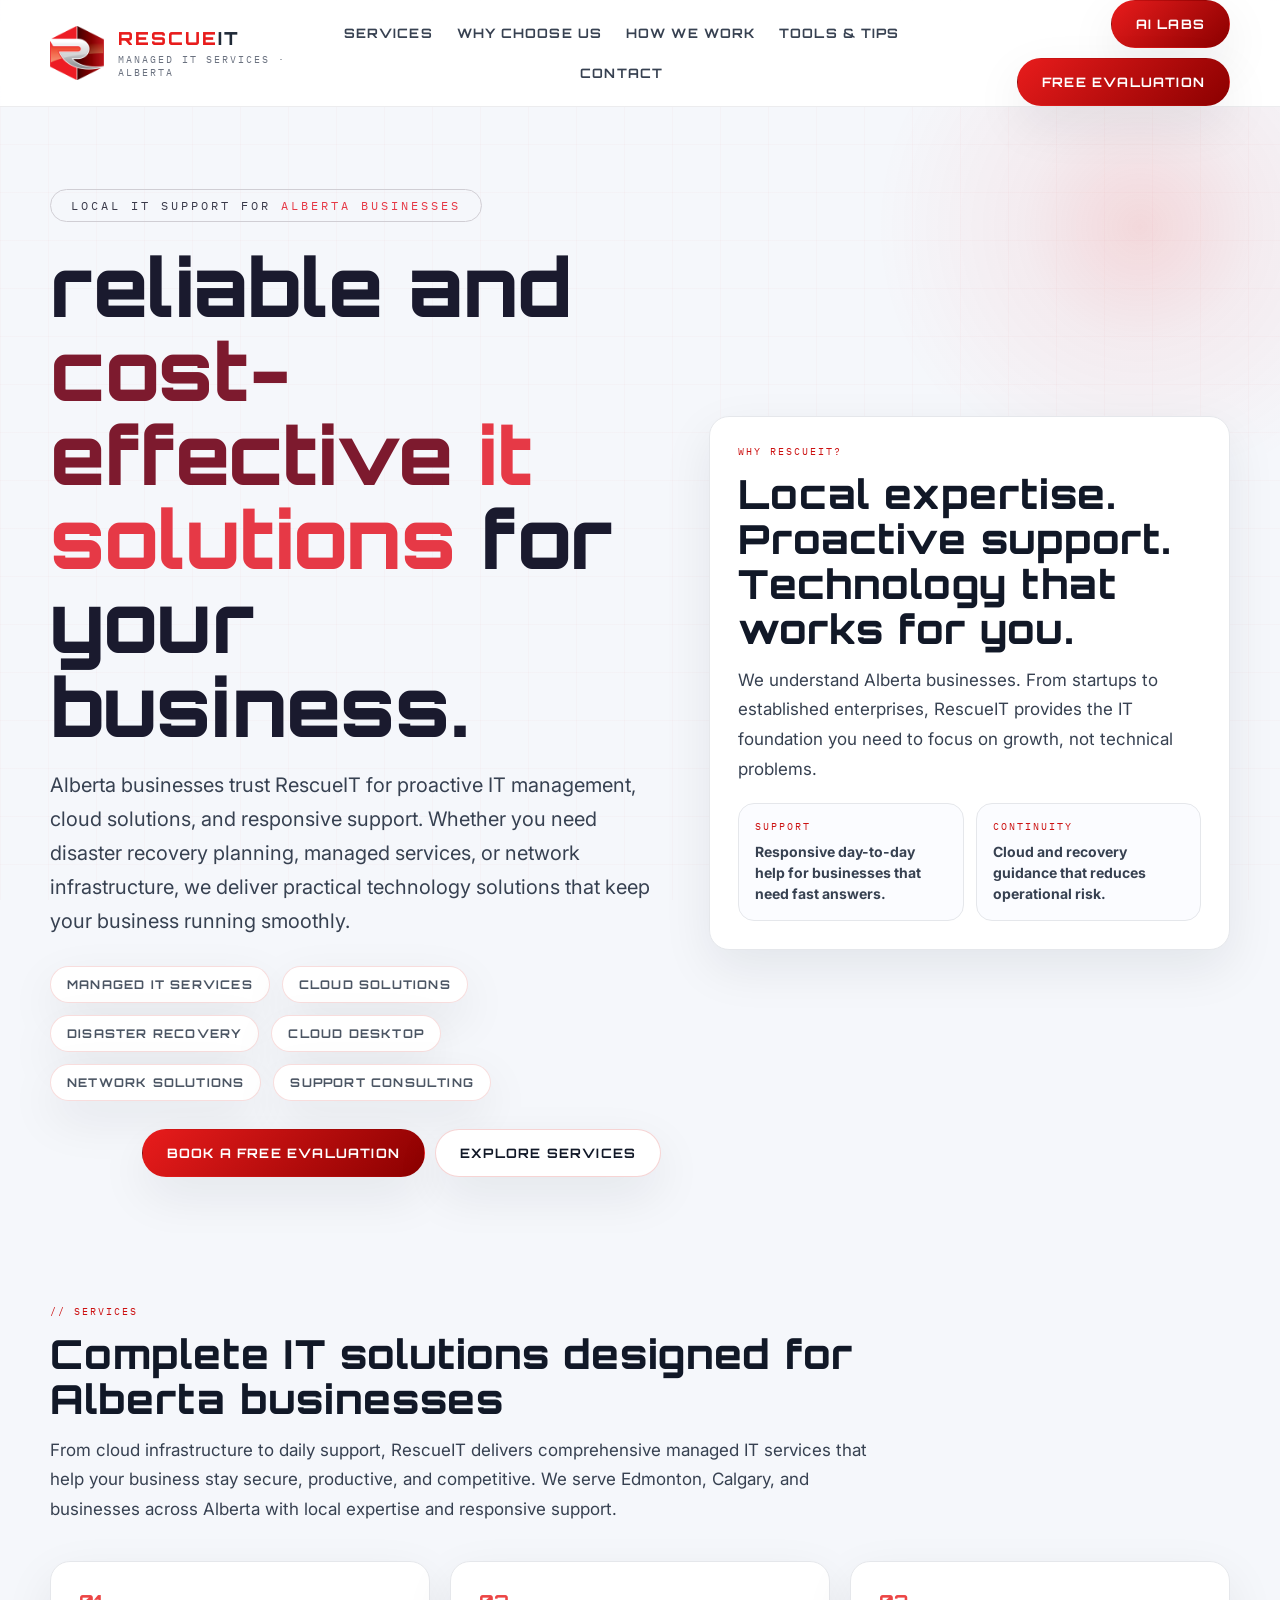
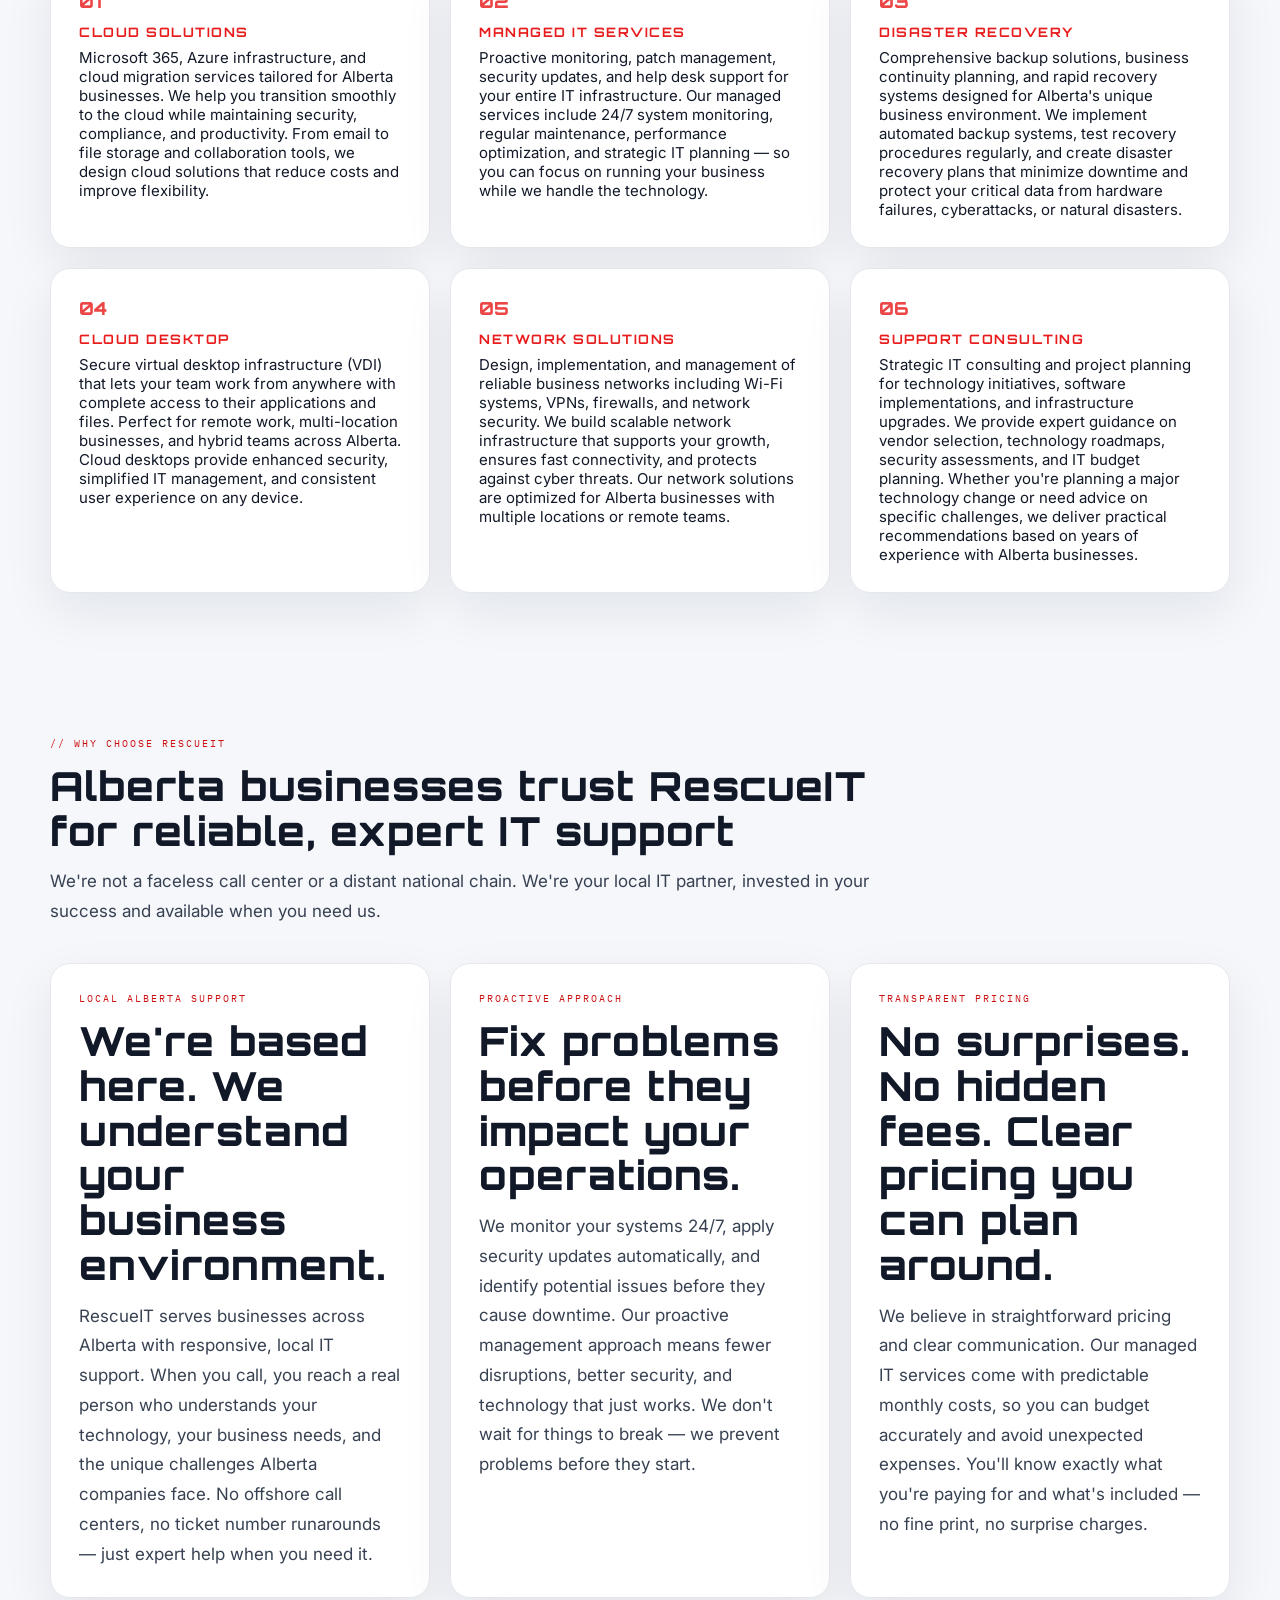
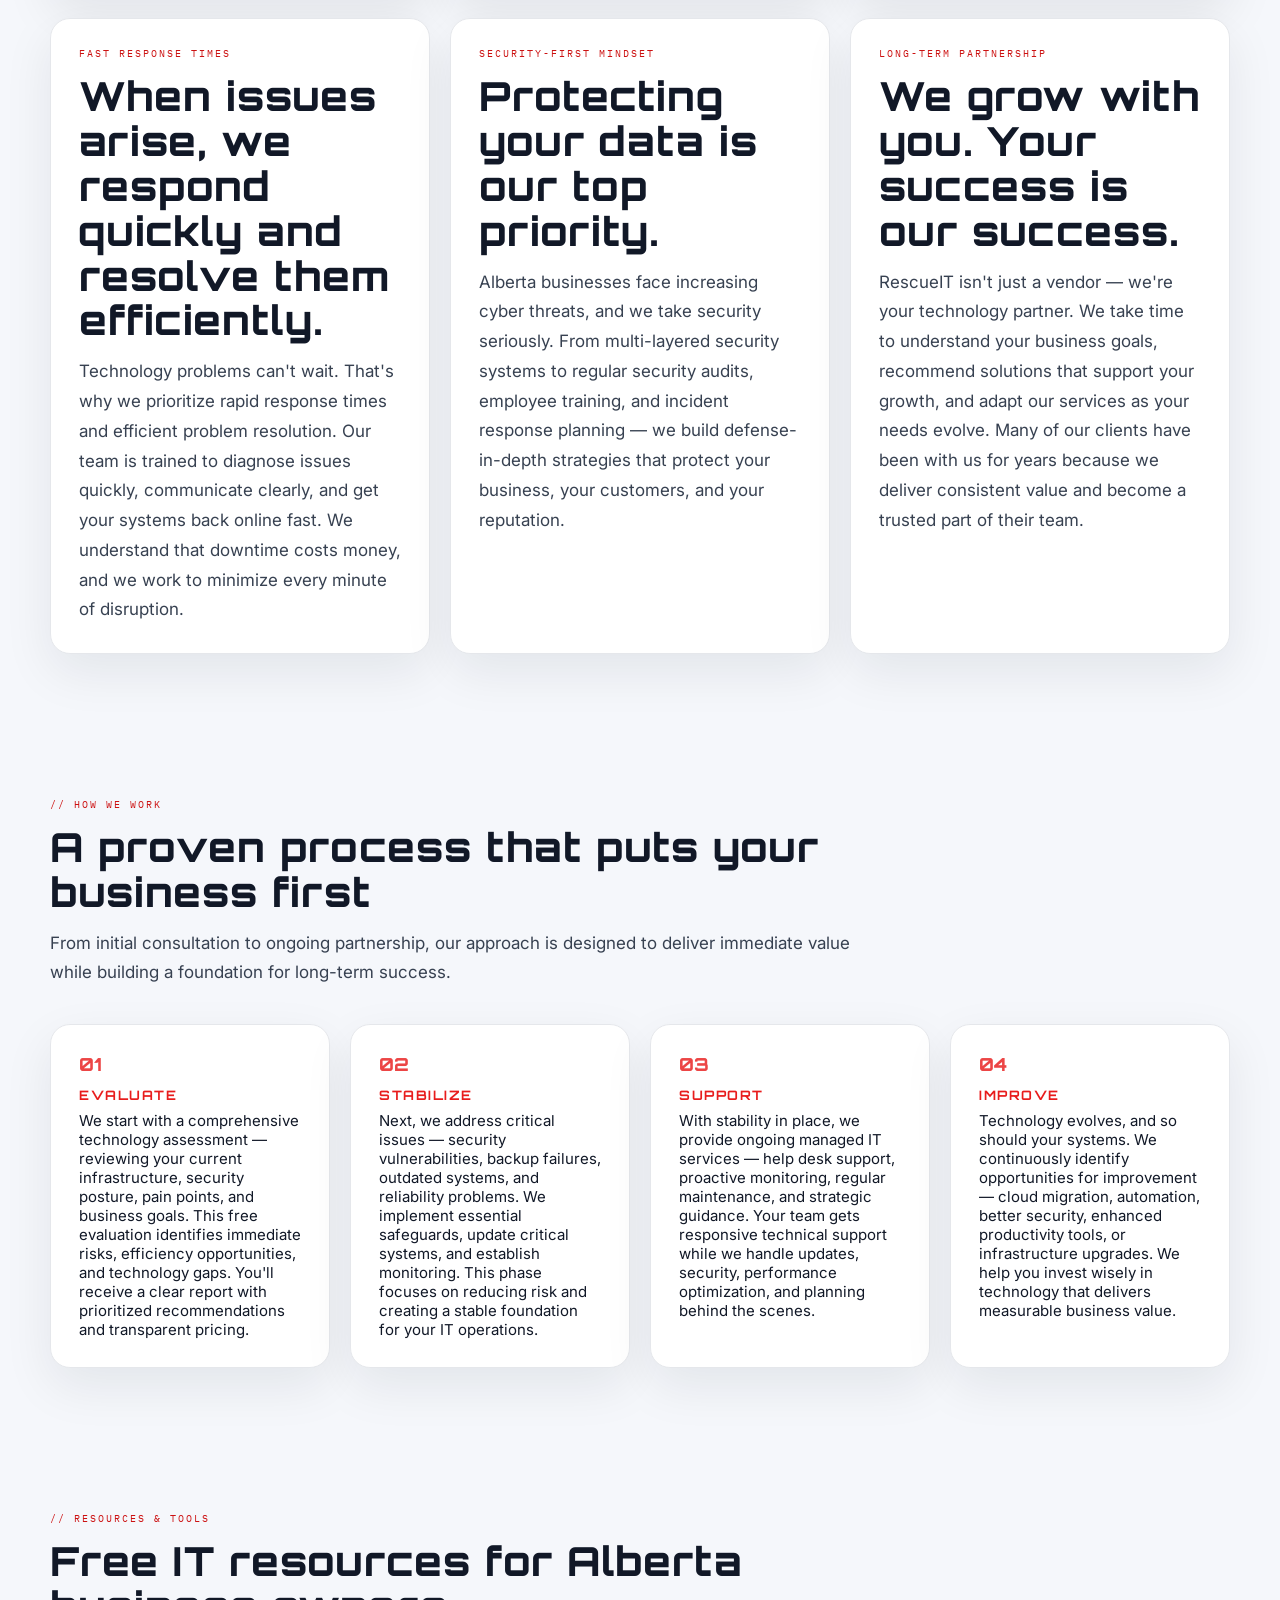
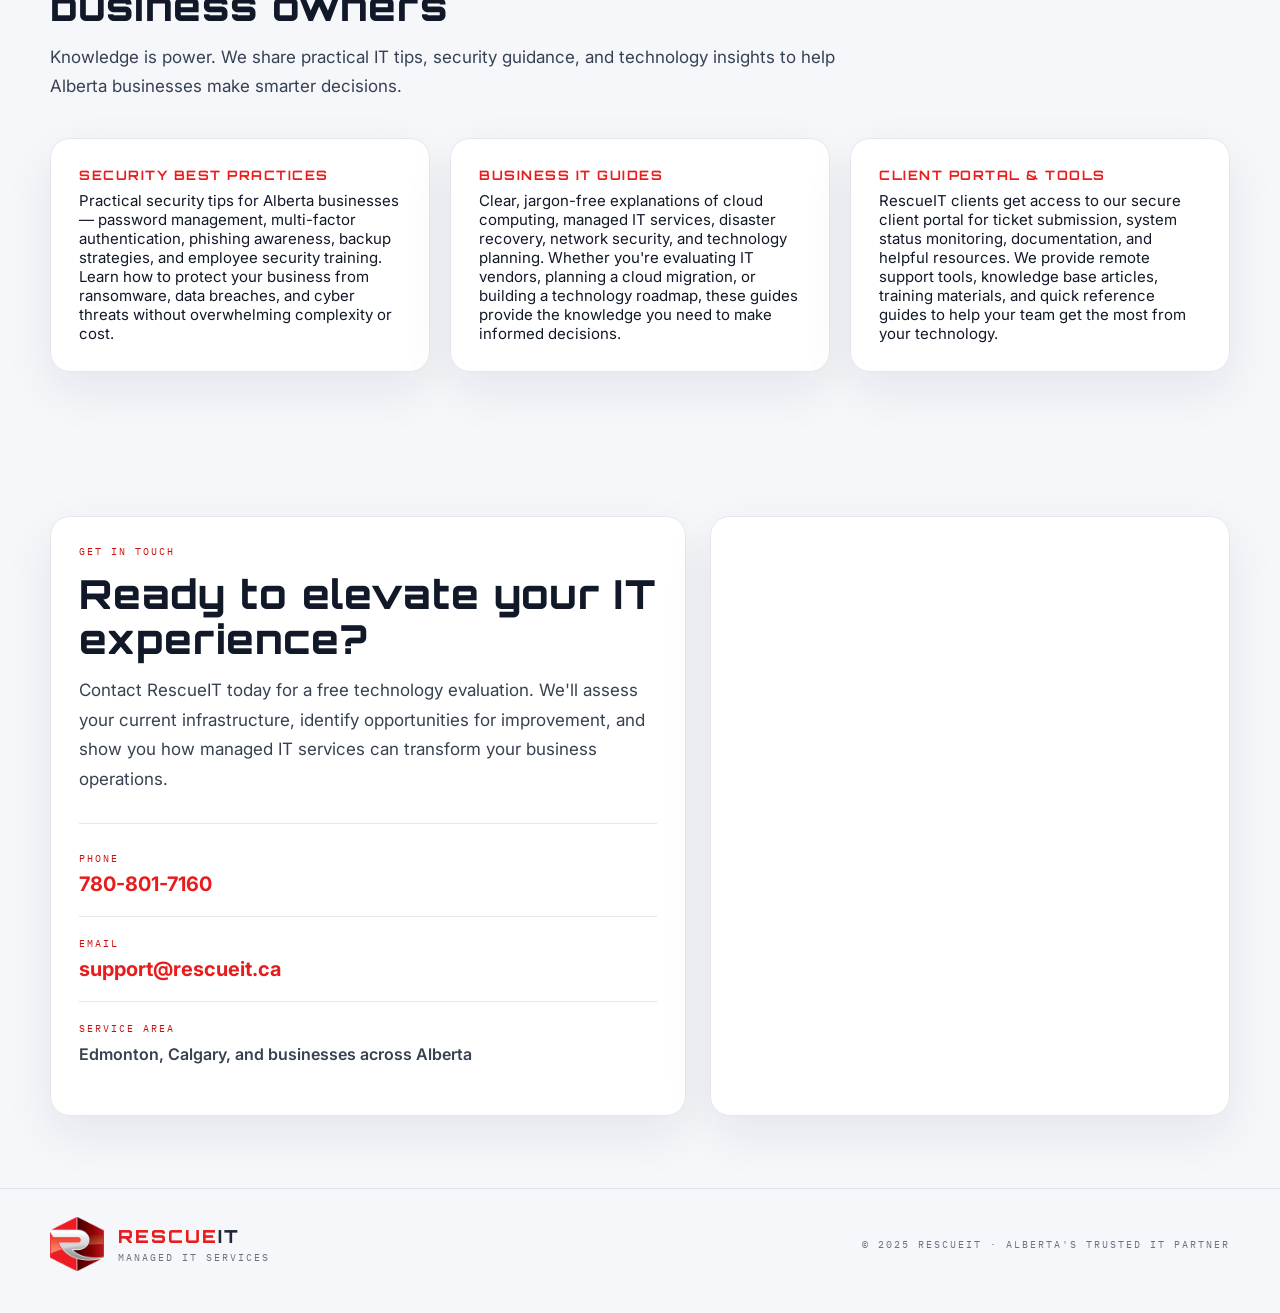
==== index.html @ f88a35e2 "Improve website layout, buttons, and content Major improvements: - Fixed button alignment and sizing" ====
<!DOCTYPE html>
<html lang="en">
<head>
  <meta charset="UTF-8" />
  <meta name="viewport" content="width=device-width, initial-scale=1.0" />
  <title>RescueIT — Managed IT Services for Alberta Businesses</title>
  <link rel="stylesheet" href="styles.css" />
</head>
<body>
  <div class="shell">
    <header class="topbar">
      <div class="container topbar-inner">
        <a class="brand" href="#top"><img class="brand-logo" src="logo.png" alt="RescueIT logo" /><div><div class="brand-name"><span class="r">RESCUE</span><span class="it">IT</span></div><div class="brand-sub">Managed IT Services · Alberta</div></div></a>
        <nav class="nav">
          <a href="#services">Services</a>
          <a href="#why">Why Choose Us</a>
          <a href="#process">How We Work</a>
          <a href="#resources">Tools & Tips</a>
          <a href="#contact">Contact</a>
        </nav>
        <div class="cta-group">
          <a class="btn primary" href="ai-labs.html">AI Labs</a>
          <a class="btn primary" href="#contact">Free Evaluation</a>
        </div>
      </div>
    </header>

    <main id="top">
      <section class="hero">
        <div class="container hero-grid">
          <div>
            <div class="eyebrow">Local IT Support for <strong>Alberta Businesses</strong></div>
            <h1><span class="h1-line1">Reliable and</span> <span class="h1-line2">cost-effective</span> <span class="h1-line3">IT solutions</span> <span class="h1-line4">for your business.</span></h1>
            <p class="hero-copy">Alberta businesses trust RescueIT for proactive IT management, cloud solutions, and responsive support. Whether you need disaster recovery planning, managed services, or network infrastructure, we deliver practical technology solutions that keep your business running smoothly.</p>
            <div class="hero-list">
              <div class="hero-pill">Managed IT Services</div>
              <div class="hero-pill">Cloud Solutions</div>
              <div class="hero-pill">Disaster Recovery</div>
              <div class="hero-pill">Cloud Desktop</div>
              <div class="hero-pill">Network Solutions</div>
              <div class="hero-pill">Support Consulting</div>
            </div>
            <div class="cta-group">
              <a class="btn primary" href="#contact">Book a Free Evaluation</a>
              <a class="btn" href="#services">Explore Services</a>
            </div>
          </div>
          <div class="panel">
            <div class="panel-kicker">Why RescueIT?</div>
            <div class="panel-title">Local expertise. Proactive support. Technology that works for you.</div>
            <div class="panel-copy">We understand Alberta businesses. From startups to established enterprises, RescueIT provides the IT foundation you need to focus on growth, not technical problems.</div>
            <div class="panel-grid">
              <div class="panel-mini">
                <div class="panel-kicker">Support</div>
                <div class="panel-mini-text">Responsive day-to-day help for businesses that need fast answers.</div>
              </div>
              <div class="panel-mini">
                <div class="panel-kicker">Continuity</div>
                <div class="panel-mini-text">Cloud and recovery guidance that reduces operational risk.</div>
              </div>
            </div>
          </div>
        </div>
      </section>

      <section id="services" class="section">
        <div class="container">
          <div class="section-head">
            <div class="section-kicker">// Services</div>
            <div class="section-title">Complete IT solutions designed for Alberta businesses</div>
            <div class="section-copy">From cloud infrastructure to daily support, RescueIT delivers comprehensive managed IT services that help your business stay secure, productive, and competitive. We serve Edmonton, Calgary, and businesses across Alberta with local expertise and responsive support.</div>
          </div>
          <div class="grid-3">
            <div class="card"><div class="card-no">01</div><div class="card-title">Cloud Solutions</div><div class="card-copy">Microsoft 365, Azure infrastructure, and cloud migration services tailored for Alberta businesses. We help you transition smoothly to the cloud while maintaining security, compliance, and productivity. From email to file storage and collaboration tools, we design cloud solutions that reduce costs and improve flexibility.</div></div>
            <div class="card"><div class="card-no">02</div><div class="card-title">Managed IT Services</div><div class="card-copy">Proactive monitoring, patch management, security updates, and help desk support for your entire IT infrastructure. Our managed services include 24/7 system monitoring, regular maintenance, performance optimization, and strategic IT planning — so you can focus on running your business while we handle the technology.</div></div>
            <div class="card"><div class="card-no">03</div><div class="card-title">Disaster Recovery</div><div class="card-copy">Comprehensive backup solutions, business continuity planning, and rapid recovery systems designed for Alberta's unique business environment. We implement automated backup systems, test recovery procedures regularly, and create disaster recovery plans that minimize downtime and protect your critical data from hardware failures, cyberattacks, or natural disasters.</div></div>
            <div class="card"><div class="card-no">04</div><div class="card-title">Cloud Desktop</div><div class="card-copy">Secure virtual desktop infrastructure (VDI) that lets your team work from anywhere with complete access to their applications and files. Perfect for remote work, multi-location businesses, and hybrid teams across Alberta. Cloud desktops provide enhanced security, simplified IT management, and consistent user experience on any device.</div></div>
            <div class="card"><div class="card-no">05</div><div class="card-title">Network Solutions</div><div class="card-copy">Design, implementation, and management of reliable business networks including Wi-Fi systems, VPNs, firewalls, and network security. We build scalable network infrastructure that supports your growth, ensures fast connectivity, and protects against cyber threats. Our network solutions are optimized for Alberta businesses with multiple locations or remote teams.</div></div>
            <div class="card"><div class="card-no">06</div><div class="card-title">Support Consulting</div><div class="card-copy">Strategic IT consulting and project planning for technology initiatives, software implementations, and infrastructure upgrades. We provide expert guidance on vendor selection, technology roadmaps, security assessments, and IT budget planning. Whether you're planning a major technology change or need advice on specific challenges, we deliver practical recommendations based on years of experience with Alberta businesses.</div></div>
          </div>
        </div>
      </section>

      <section id="why" class="section">
        <div class="container">
          <div class="section-head">
            <div class="section-kicker">// Why Choose RescueIT</div>
            <div class="section-title">Alberta businesses trust RescueIT for reliable, expert IT support</div>
            <div class="section-copy">We're not a faceless call center or a distant national chain. We're your local IT partner, invested in your success and available when you need us.</div>
          </div>
          <div class="grid-3">
            <div class="panel"><div class="panel-kicker">Local Alberta Support</div><div class="panel-title">We're based here. We understand your business environment.</div><div class="panel-copy">RescueIT serves businesses across Alberta with responsive, local IT support. When you call, you reach a real person who understands your technology, your business needs, and the unique challenges Alberta companies face. No offshore call centers, no ticket number runarounds — just expert help when you need it.</div></div>
            <div class="panel"><div class="panel-kicker">Proactive Approach</div><div class="panel-title">Fix problems before they impact your operations.</div><div class="panel-copy">We monitor your systems 24/7, apply security updates automatically, and identify potential issues before they cause downtime. Our proactive management approach means fewer disruptions, better security, and technology that just works. We don't wait for things to break — we prevent problems before they start.</div></div>
            <div class="panel"><div class="panel-kicker">Transparent Pricing</div><div class="panel-title">No surprises. No hidden fees. Clear pricing you can plan around.</div><div class="panel-copy">We believe in straightforward pricing and clear communication. Our managed IT services come with predictable monthly costs, so you can budget accurately and avoid unexpected expenses. You'll know exactly what you're paying for and what's included — no fine print, no surprise charges.</div></div>
            <div class="panel"><div class="panel-kicker">Fast Response Times</div><div class="panel-title">When issues arise, we respond quickly and resolve them efficiently.</div><div class="panel-copy">Technology problems can't wait. That's why we prioritize rapid response times and efficient problem resolution. Our team is trained to diagnose issues quickly, communicate clearly, and get your systems back online fast. We understand that downtime costs money, and we work to minimize every minute of disruption.</div></div>
            <div class="panel"><div class="panel-kicker">Security-First Mindset</div><div class="panel-title">Protecting your data is our top priority.</div><div class="panel-copy">Alberta businesses face increasing cyber threats, and we take security seriously. From multi-layered security systems to regular security audits, employee training, and incident response planning — we build defense-in-depth strategies that protect your business, your customers, and your reputation.</div></div>
            <div class="panel"><div class="panel-kicker">Long-Term Partnership</div><div class="panel-title">We grow with you. Your success is our success.</div><div class="panel-copy">RescueIT isn't just a vendor — we're your technology partner. We take time to understand your business goals, recommend solutions that support your growth, and adapt our services as your needs evolve. Many of our clients have been with us for years because we deliver consistent value and become a trusted part of their team.</div></div>
          </div>
        </div>
      </section>

      <section id="process" class="section">
        <div class="container">
          <div class="section-head"><div class="section-kicker">// How We Work</div><div class="section-title">A proven process that puts your business first</div><div class="section-copy">From initial consultation to ongoing partnership, our approach is designed to deliver immediate value while building a foundation for long-term success.</div></div>
          <div class="grid-4">
            <div class="card"><div class="card-no">01</div><div class="card-title">Evaluate</div><div class="card-copy">We start with a comprehensive technology assessment — reviewing your current infrastructure, security posture, pain points, and business goals. This free evaluation identifies immediate risks, efficiency opportunities, and technology gaps. You'll receive a clear report with prioritized recommendations and transparent pricing.</div></div>
            <div class="card"><div class="card-no">02</div><div class="card-title">Stabilize</div><div class="card-copy">Next, we address critical issues — security vulnerabilities, backup failures, outdated systems, and reliability problems. We implement essential safeguards, update critical systems, and establish monitoring. This phase focuses on reducing risk and creating a stable foundation for your IT operations.</div></div>
            <div class="card"><div class="card-no">03</div><div class="card-title">Support</div><div class="card-copy">With stability in place, we provide ongoing managed IT services — help desk support, proactive monitoring, regular maintenance, and strategic guidance. Your team gets responsive technical support while we handle updates, security, performance optimization, and planning behind the scenes.</div></div>
            <div class="card"><div class="card-no">04</div><div class="card-title">Improve</div><div class="card-copy">Technology evolves, and so should your systems. We continuously identify opportunities for improvement — cloud migration, automation, better security, enhanced productivity tools, or infrastructure upgrades. We help you invest wisely in technology that delivers measurable business value.</div></div>
          </div>
        </div>
      </section>

      <section id="resources" class="section">
        <div class="container">
          <div class="section-head">
            <div class="section-kicker">// Resources & Tools</div>
            <div class="section-title">Free IT resources for Alberta business owners</div>
            <div class="section-copy">Knowledge is power. We share practical IT tips, security guidance, and technology insights to help Alberta businesses make smarter decisions.</div>
          </div>
          <div class="grid-3">
            <div class="card"><div class="card-title">Security Best Practices</div><div class="card-copy">Practical security tips for Alberta businesses — password management, multi-factor authentication, phishing awareness, backup strategies, and employee security training. Learn how to protect your business from ransomware, data breaches, and cyber threats without overwhelming complexity or cost.</div></div>
            <div class="card"><div class="card-title">Business IT Guides</div><div class="card-copy">Clear, jargon-free explanations of cloud computing, managed IT services, disaster recovery, network security, and technology planning. Whether you're evaluating IT vendors, planning a cloud migration, or building a technology roadmap, these guides provide the knowledge you need to make informed decisions.</div></div>
            <div class="card"><div class="card-title">Client Portal & Tools</div><div class="card-copy">RescueIT clients get access to our secure client portal for ticket submission, system status monitoring, documentation, and helpful resources. We provide remote support tools, knowledge base articles, training materials, and quick reference guides to help your team get the most from your technology.</div></div>
          </div>
        </div>
      </section>

      <section id="contact" class="section">
        <div class="container contact-grid">
          <div class="panel">
            <div class="panel-kicker">Get in Touch</div>
            <div class="panel-title">Ready to elevate your IT experience?</div>
            <div class="panel-copy">Contact RescueIT today for a free technology evaluation. We'll assess your current infrastructure, identify opportunities for improvement, and show you how managed IT services can transform your business operations.</div>
            <div class="contact-info-block">
              <div class="contact-item">
                <div class="contact-label">Phone</div>
                <div class="contact-value"><a href="tel:+17808017160" class="contact-link">780-801-7160</a></div>
              </div>
              <div class="contact-item">
                <div class="contact-label">Email</div>
                <div class="contact-value"><a href="mailto:support@rescueit.ca" class="contact-link">support@rescueit.ca</a></div>
              </div>
              <div class="contact-item contact-item-last">
                <div class="contact-label">Service Area</div>
                <div class="contact-value contact-area">Edmonton, Calgary, and businesses across Alberta</div>
              </div>
            </div>
          </div>
          <div class="panel">
            <!-- HubSpot Embedded Form - Load HubSpot form library -->
            <script charset="utf-8" type="text/javascript" src="//js.hsforms.net/forms/embed/v2.js"></script>
            <div id="hubspot-form-wrapper"></div>
            <script>
              // HubSpot form embed - You need to create a form in HubSpot first
              // Go to HubSpot > Marketing > Lead Capture > Forms
              // Create a new form with fields: Name, Email, Phone, Company, Message
              // Then replace REPLACE_WITH_FORM_ID below with your actual form ID
              
              hbspt.forms.create({
                region: "na3",
                portalId: "342808547",
                formId: "REPLACE_WITH_FORM_ID", // TODO: Create form in HubSpot and add ID here
                target: "#hubspot-form-wrapper",
                onFormReady: function($form) {
                  console.log('HubSpot form loaded');
                },
                onFormSubmit: function($form) {
                  console.log('Form submitted to HubSpot');
                }
              });
            </script>
            <!-- Fallback message if form ID not set -->
            <noscript>
              <p style="padding:20px;background:#f8d7da;border:1px solid #f5c6cb;border-radius:8px;color:#721c24;">
                Please enable JavaScript to use our contact form, or email us directly at <a href="mailto:info@rescueit.ca" style="color:#721c24;text-decoration:underline;">info@rescueit.ca</a> or call 780-801-7160.
              </p>
            </noscript>
          </div>
        </div>
      </section>
    </main>

    <footer class="footer"><div class="container footer-inner"><a class="brand" href="#top"><img class="brand-logo" src="logo.png" alt="RescueIT logo" /><div><div class="brand-name"><span class="r">RESCUE</span><span class="it">IT</span></div><div class="brand-sub">Managed IT Services</div></div></a><div class="footer-copy">© 2025 RescueIT · Alberta's Trusted IT Partner</div></div></footer>
  </div>
</body>
</html>
---- styles.css ----
@import url('https://fonts.googleapis.com/css2?family=Inter:wght@400;500;600;700;800&family=Orbitron:wght@600;700;800;900&family=IBM+Plex+Mono:wght@400;500&display=swap');
:root {
  --red:#cc1111; --red-bright:#e81c1c; --red-dark:#8b0000; --bg:#f5f7fb; --panel:#ffffff; --line:#e5e7eb; --text:#111827; --text-soft:#374151; --text-muted:#6b7280; --shadow:0 18px 50px rgba(17,24,39,.08); --max:1180px;
}
*{box-sizing:border-box;margin:0;padding:0} html{scroll-behavior:smooth} body{background:var(--bg);color:var(--text);font-family:'Inter',sans-serif;overflow-x:hidden}
body::before{content:'';position:fixed;inset:0;background-image:linear-gradient(rgba(204,17,17,0.02) 1px, transparent 1px),linear-gradient(90deg, rgba(204,17,17,0.02) 1px, transparent 1px);background-size:48px 48px;pointer-events:none;z-index:0} a{color:inherit;text-decoration:none} img{max-width:100%;display:block}.shell{position:relative;z-index:2}.container{width:min(var(--max), calc(100% - 40px));margin:0 auto}
.topbar{position:sticky;top:0;z-index:30;border-bottom:1px solid rgba(17,24,39,.08);background:rgba(255,255,255,.92);backdrop-filter:blur(12px)}.topbar-inner{min-height:84px;display:flex;align-items:center;justify-content:space-between;gap:24px}.brand{display:flex;align-items:center;gap:14px;min-width:0}.brand-logo{width:54px;height:54px;object-fit:contain}.brand-name{font-family:'Orbitron',sans-serif;font-weight:800;letter-spacing:2px;font-size:18px}.brand-name .r{color:var(--red-bright)}.brand-name .it{color:#1f2937}.brand-sub{font-family:'IBM Plex Mono',monospace;font-size:10px;letter-spacing:2px;text-transform:uppercase;color:var(--text-muted);margin-top:4px}
.nav{display:flex;align-items:center;gap:24px;flex-wrap:wrap;justify-content:center}.nav a{font-family:'Orbitron',sans-serif;font-size:13px;font-weight:700;letter-spacing:1.1px;text-transform:uppercase;color:var(--text-soft);transition:color .25s ease}.nav a:hover{color:var(--red)}
.cta-group{display:flex;gap:10px;flex-wrap:wrap;justify-content:flex-end;align-items:center}.btn{font-family:'Orbitron',sans-serif;display:inline-flex;align-items:center;justify-content:center;min-height:48px;padding:0 24px;border:1px solid rgba(204,17,17,0.18);background:#fff;color:var(--text);font-size:13px;font-weight:700;letter-spacing:1.2px;text-transform:uppercase;transition:all .25s ease;box-shadow:var(--shadow);border-radius:999px;text-align:center;white-space:nowrap}.btn:hover{border-color:var(--red-bright);transform:translateY(-1px);box-shadow:0 8px 24px rgba(204,17,17,0.15)}.btn.primary{background:linear-gradient(135deg,var(--red-bright),var(--red-dark));border-color:transparent;color:#fff}.btn.primary:hover{box-shadow:0 8px 24px rgba(204,17,17,0.3)}
.hero{padding:82px 0 56px;position:relative;overflow:hidden}.hero::before{content:'';position:absolute;top:-140px;right:-120px;width:520px;height:520px;border-radius:50%;background:radial-gradient(circle, rgba(232,28,28,.14) 0%, rgba(232,28,28,.05) 32%, transparent 72%)}.hero-grid{display:grid;grid-template-columns:1.08fr .92fr;gap:48px;align-items:center}.eyebrow{display:inline-flex;align-items:center;gap:10px;padding:8px 20px;border:1px solid #d0ced4;background:transparent;font-family:'IBM Plex Mono',monospace;font-size:12px;letter-spacing:3px;text-transform:uppercase;color:#3a3a4a;margin-bottom:22px;box-shadow:none;border-radius:25px}.eyebrow strong{color:#e63946;font-weight:400}
h1{font-family:'Orbitron',sans-serif;font-size:clamp(42px,7vw,80px);line-height:1.05;letter-spacing:0px;margin-bottom:20px;max-width:11ch;color:#1a1a2e;font-weight:800;text-transform:lowercase}.h1-line1{color:#1a1a2e}.h1-line2{color:#7d1a2e}.h1-line3{color:#e63946}.h1-line4{color:#1a1a2e}.hero-copy{max-width:720px;font-size:20px;line-height:1.7;color:var(--text-soft);margin-bottom:28px}.hero-list{display:flex;flex-wrap:wrap;gap:12px;margin-bottom:28px}.hero-pill{font-family:'Orbitron',sans-serif;padding:10px 16px;border:1px solid rgba(204,17,17,0.14);background:#fff;font-size:12px;letter-spacing:1.2px;font-weight:700;text-transform:uppercase;color:#4b5563;box-shadow:var(--shadow);border-radius:999px}
.panel-grid{display:grid;grid-template-columns:1fr 1fr;gap:12px;margin-top:18px}.panel-mini{padding:16px;border:1px solid var(--line);border-radius:16px;background:#fbfcff}.panel-mini .panel-kicker{margin-bottom:8px}.panel-mini-text{font-weight:700;line-height:1.5;color:var(--text-soft);font-size:14px}
.section{padding:72px 0}.section-head{max-width:820px;margin-bottom:36px}.section-kicker,.panel-kicker{font-family:'IBM Plex Mono',monospace;font-size:10px;letter-spacing:2px;text-transform:uppercase;color:var(--red);margin-bottom:14px}.section-title,.panel-title{font-family:'Orbitron',sans-serif;font-size:clamp(28px,4vw,40px);line-height:1.12;letter-spacing:1px;margin-bottom:14px;color:#111827;font-weight:800}.section-copy,.panel-copy{color:var(--text-soft);font-size:17px;line-height:1.75}
.grid-2,.grid-3,.grid-4{display:grid;gap:20px}.grid-2{grid-template-columns:repeat(2,1fr)}.grid-3{grid-template-columns:repeat(3,1fr)}.grid-4{grid-template-columns:repeat(4,1fr)}.panel,.card{background:#fff;border:1px solid var(--line);padding:28px;position:relative;overflow:hidden;transition:all .25s ease;box-shadow:var(--shadow);border-radius:20px}.panel::after,.card::after{content:'';position:absolute;left:0;right:0;bottom:0;height:3px;background:linear-gradient(90deg,transparent,var(--red),transparent);transform:scaleX(0);transition:transform .3s ease}.panel:hover::after,.card:hover::after{transform:scaleX(1)}.card:hover{transform:translateY(-4px)}.card-no{font-family:'Orbitron',sans-serif;color:rgba(232,28,28,.82);font-size:18px;margin-bottom:12px;font-weight:800}.card-title{font-family:'Orbitron',sans-serif;font-size:13px;text-transform:uppercase;letter-spacing:1.5px;color:var(--red-bright);margin-bottom:8px;font-weight:700}.card-copy{font-size:15px}
.contact-grid{display:grid;grid-template-columns:1.1fr .9fr;gap:24px}
.contact-info-block{margin-top:28px;padding-top:28px;border-top:1px solid var(--line)}
.contact-item{margin-bottom:20px;padding-bottom:20px;border-bottom:1px solid var(--line)}
.contact-item-last{border-bottom:none;padding-bottom:0}
.contact-label{font-family:'IBM Plex Mono',monospace;font-size:10px;letter-spacing:2px;text-transform:uppercase;color:var(--red);margin-bottom:7px}
.contact-value{color:#111827;font-size:20px;font-weight:700}
.contact-link{color:#e81c1c;text-decoration:none;transition:color .25s ease}
.contact-link:hover{color:#cc1111}
.contact-area{font-size:16px;line-height:1.6;color:var(--text-soft);font-weight:600}
/* HubSpot Form Responsive Styles */
#hubspot-form-wrapper{width:100%}
#hubspot-form-wrapper .hs-form{width:100%!important}
#hubspot-form-wrapper .hs-form-field{margin-bottom:16px}
#hubspot-form-wrapper .hs-input{width:100%!important;padding:12px 16px;border:1px solid var(--line);border-radius:8px;font-size:15px;font-family:'Inter',sans-serif;transition:border-color .25s ease}
#hubspot-form-wrapper .hs-input:focus{outline:none;border-color:var(--red-bright)}
#hubspot-form-wrapper textarea.hs-input{min-height:120px;resize:vertical}
#hubspot-form-wrapper .hs-button{font-family:'Orbitron',sans-serif;width:100%;min-height:48px;padding:0 24px;background:linear-gradient(135deg,var(--red-bright),var(--red-dark));border:none;color:#fff;font-size:13px;font-weight:700;letter-spacing:1.2px;text-transform:uppercase;border-radius:999px;cursor:pointer;transition:all .25s ease}
#hubspot-form-wrapper .hs-button:hover{transform:translateY(-1px);box-shadow:0 8px 24px rgba(204,17,17,0.25)}
#hubspot-form-wrapper .hs-error-msgs{list-style:none;padding:0;margin:8px 0 0 0}
#hubspot-form-wrapper .hs-error-msg{color:var(--red);font-size:13px;margin-top:4px}

.footer{border-top:1px solid rgba(17,24,39,.08);padding:28px 0 42px}.footer-inner{display:flex;align-items:center;justify-content:space-between;gap:20px;flex-wrap:wrap}.footer-copy{font-family:'IBM Plex Mono',monospace;font-size:10px;color:var(--text-muted);letter-spacing:2px;text-transform:uppercase}
/* Tablet breakpoint */
@media (max-width:1100px){
  .hero-grid,.contact-grid{grid-template-columns:1fr}
  .grid-3,.grid-4{grid-template-columns:repeat(2,1fr)}
  .container{width:calc(100% - 32px)}
}

/* Mobile breakpoint */
@media (max-width:820px){
  /* Header/Navigation */
  .topbar{position:relative}
  .topbar-inner{min-height:auto;padding:14px 0;flex-direction:column;align-items:stretch;gap:16px}
  .brand{justify-content:center}
  .brand-logo{width:44px;height:44px}
  .brand-name{font-size:16px;letter-spacing:1.5px}
  .brand-sub{font-size:9px}
  
  /* Navigation - horizontal scroll on mobile */
  .nav{justify-content:flex-start;overflow-x:auto;padding-bottom:4px;-webkit-overflow-scrolling:touch}
  .nav::-webkit-scrollbar{height:2px}
  .nav::-webkit-scrollbar-thumb{background:rgba(204,17,17,0.3);border-radius:2px}
  .nav a{white-space:nowrap;font-size:11px}
  
  /* CTA buttons - stack vertically on mobile */
  .cta-group{flex-direction:column;gap:10px;width:100%}
  .btn{width:100%;min-height:50px;font-size:12px;padding:0 20px}
  
  /* Hero section */
  .hero{padding:48px 0 36px}
  .hero-grid{grid-template-columns:1fr;gap:32px}
  .eyebrow{font-size:10px;letter-spacing:2px;padding:6px 14px}
  h1{font-size:clamp(36px,10vw,56px);max-width:100%;margin-bottom:18px}
  .hero-copy{font-size:16px;line-height:1.65;margin-bottom:20px}
  .hero-list{gap:8px;margin-bottom:20px}
  .hero-pill{font-size:10px;padding:8px 12px}
  
  /* Panel responsive */
  .panel{padding:20px}
  .panel-kicker{font-size:9px}
  .panel-title{font-size:clamp(22px,5vw,32px);line-height:1.2}
  .panel-copy{font-size:15px;line-height:1.7}
  .panel-grid{grid-template-columns:1fr!important;gap:10px}
  .panel-mini{padding:14px}
  .panel-mini-text{font-size:14px}
  
  /* Grids - all single column on mobile */
  .grid-2,.grid-3,.grid-4{grid-template-columns:1fr;gap:16px}
  
  /* Cards */
  .card,.panel{padding:24px;border-radius:16px}
  .card-no{font-size:16px;margin-bottom:10px}
  .card-title{font-size:12px;letter-spacing:1.2px}
  .card-copy{font-size:15px;line-height:1.65}
  
  /* Sections */
  .section{padding:48px 0}
  .section-head{margin-bottom:28px}
  .section-kicker{font-size:9px}
  .section-title{font-size:clamp(24px,6vw,36px);line-height:1.15}
  .section-copy{font-size:16px;line-height:1.7}
  
  /* Contact section */
  .contact-grid{grid-template-columns:1fr;gap:18px}
  .contact-value{font-size:18px}
  
  /* HubSpot form mobile adjustments */
  #hubspot-form-wrapper .hs-input{font-size:16px;padding:14px}
  #hubspot-form-wrapper textarea.hs-input{min-height:100px}
  #hubspot-form-wrapper .hs-button{min-height:52px;font-size:12px}
  
  /* Footer */
  .footer{padding:24px 0 36px}
  .footer-inner{flex-direction:column;align-items:center;text-align:center}
  .footer-copy{font-size:9px}
  
  /* Container width for mobile */
  .container{width:calc(100% - 24px)}
}

/* Small mobile breakpoint */
@media (max-width:480px){
  h1{font-size:clamp(32px,9vw,48px)}
  .hero-copy,.section-copy,.panel-copy,.card-copy{font-size:15px}
  .btn{min-height:46px;font-size:11px;padding:0 14px}
  .hero{padding:36px 0 28px}
  .section{padding:42px 0}
  .container{width:calc(100% - 20px)}
  .panel-title,.section-title{font-size:clamp(20px,5.5vw,30px)}
  .card,.panel{padding:18px}
}
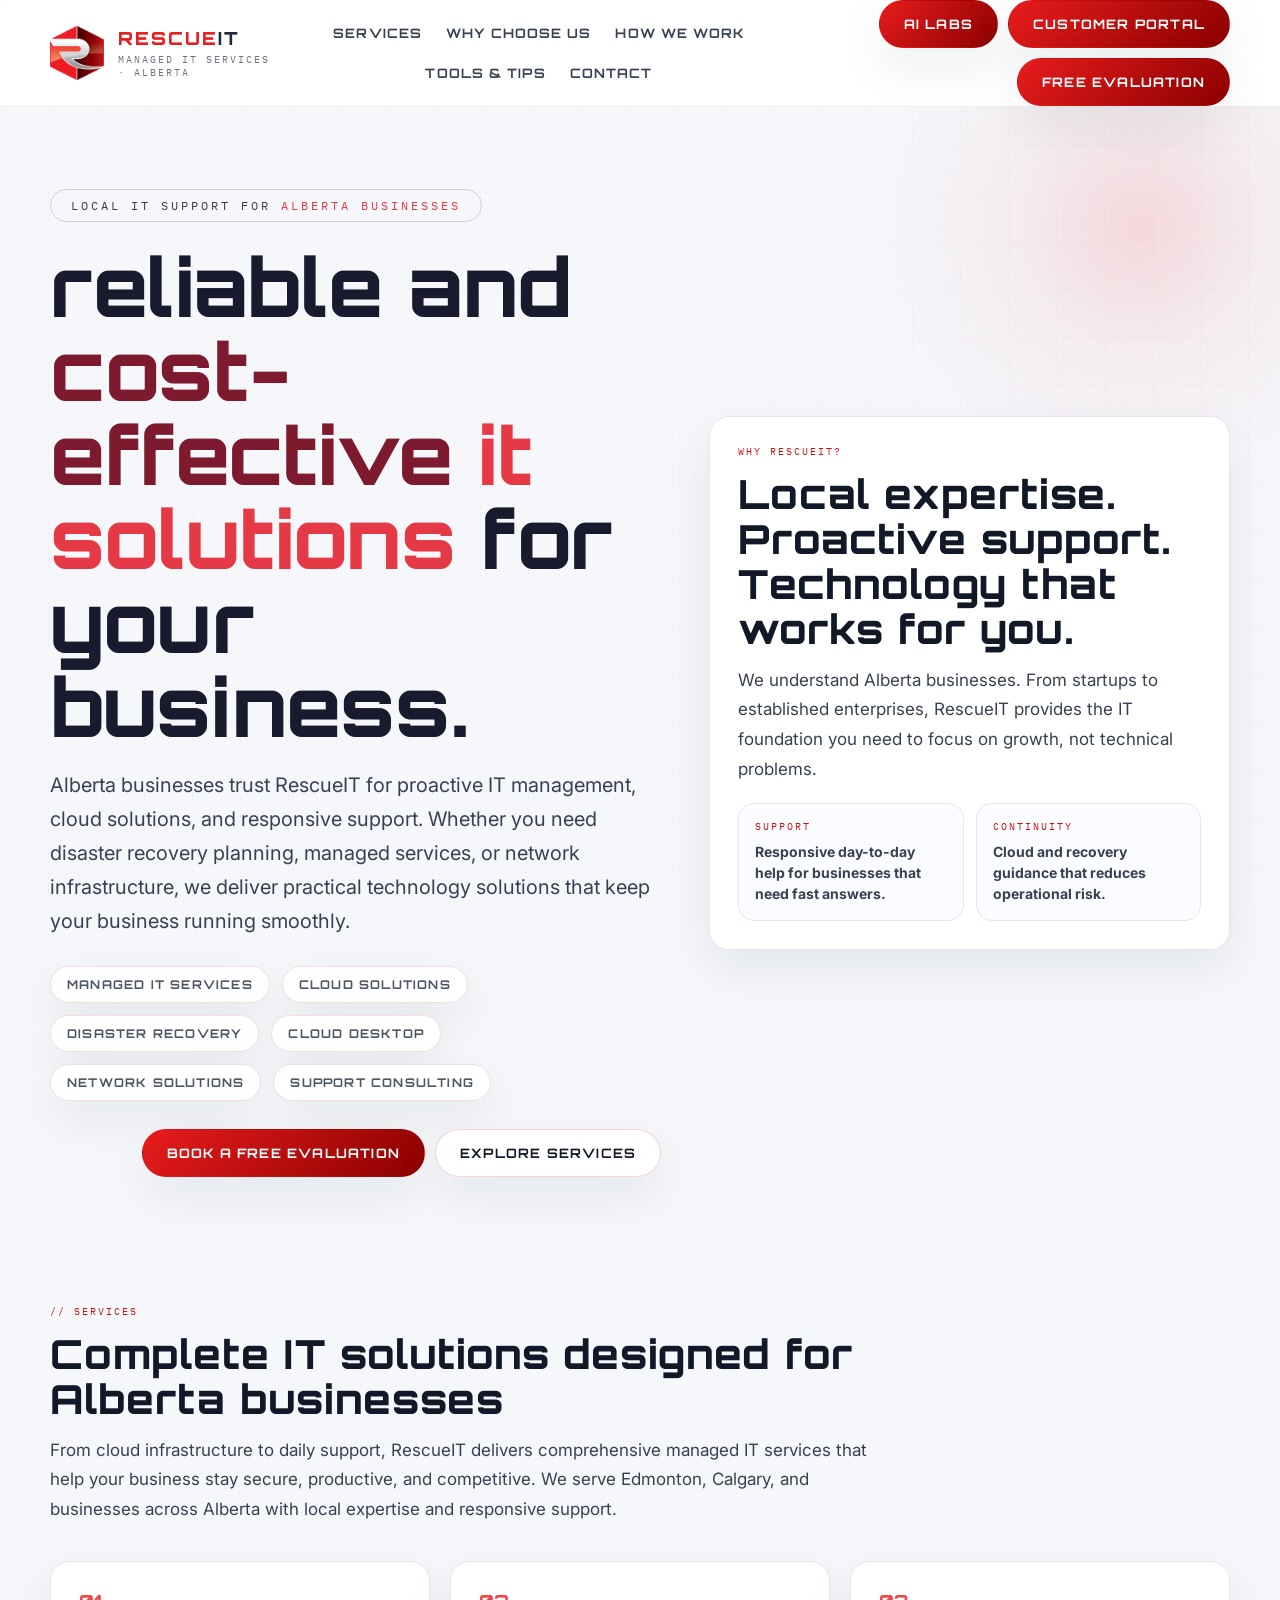
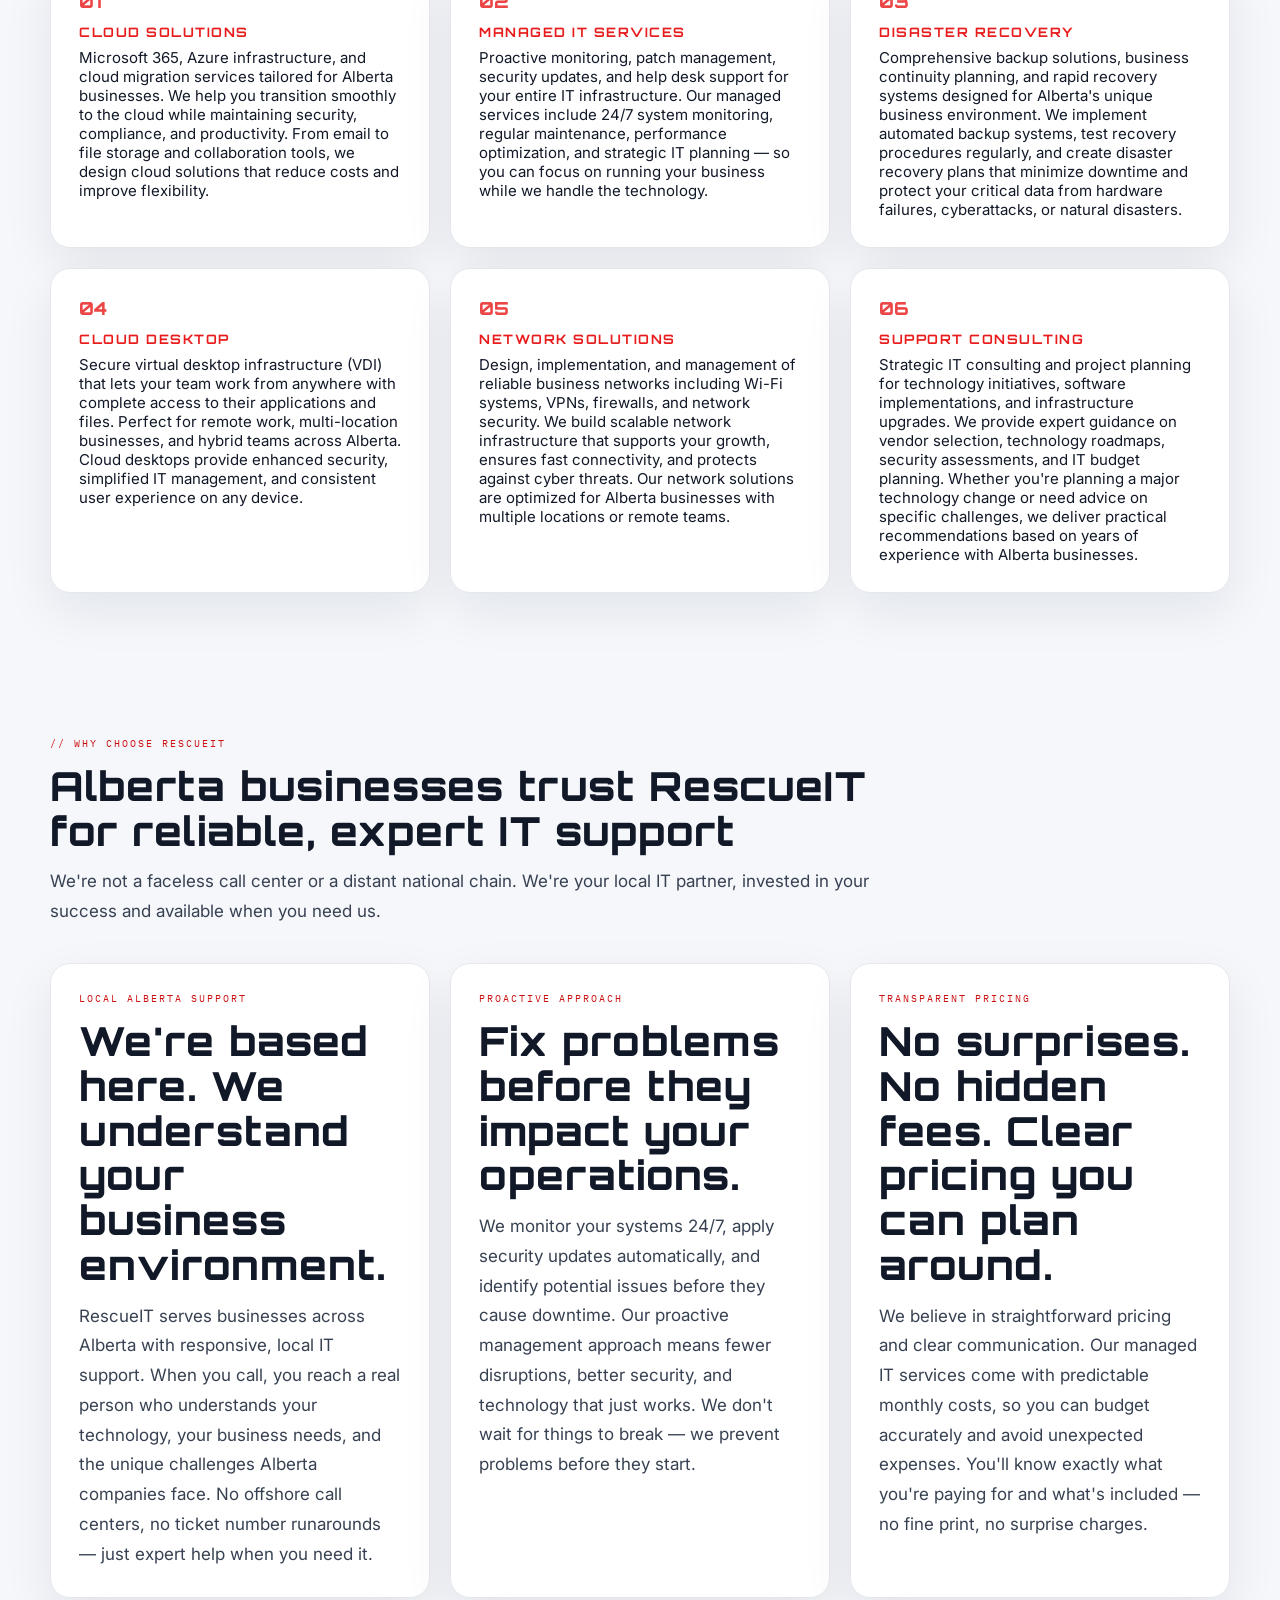
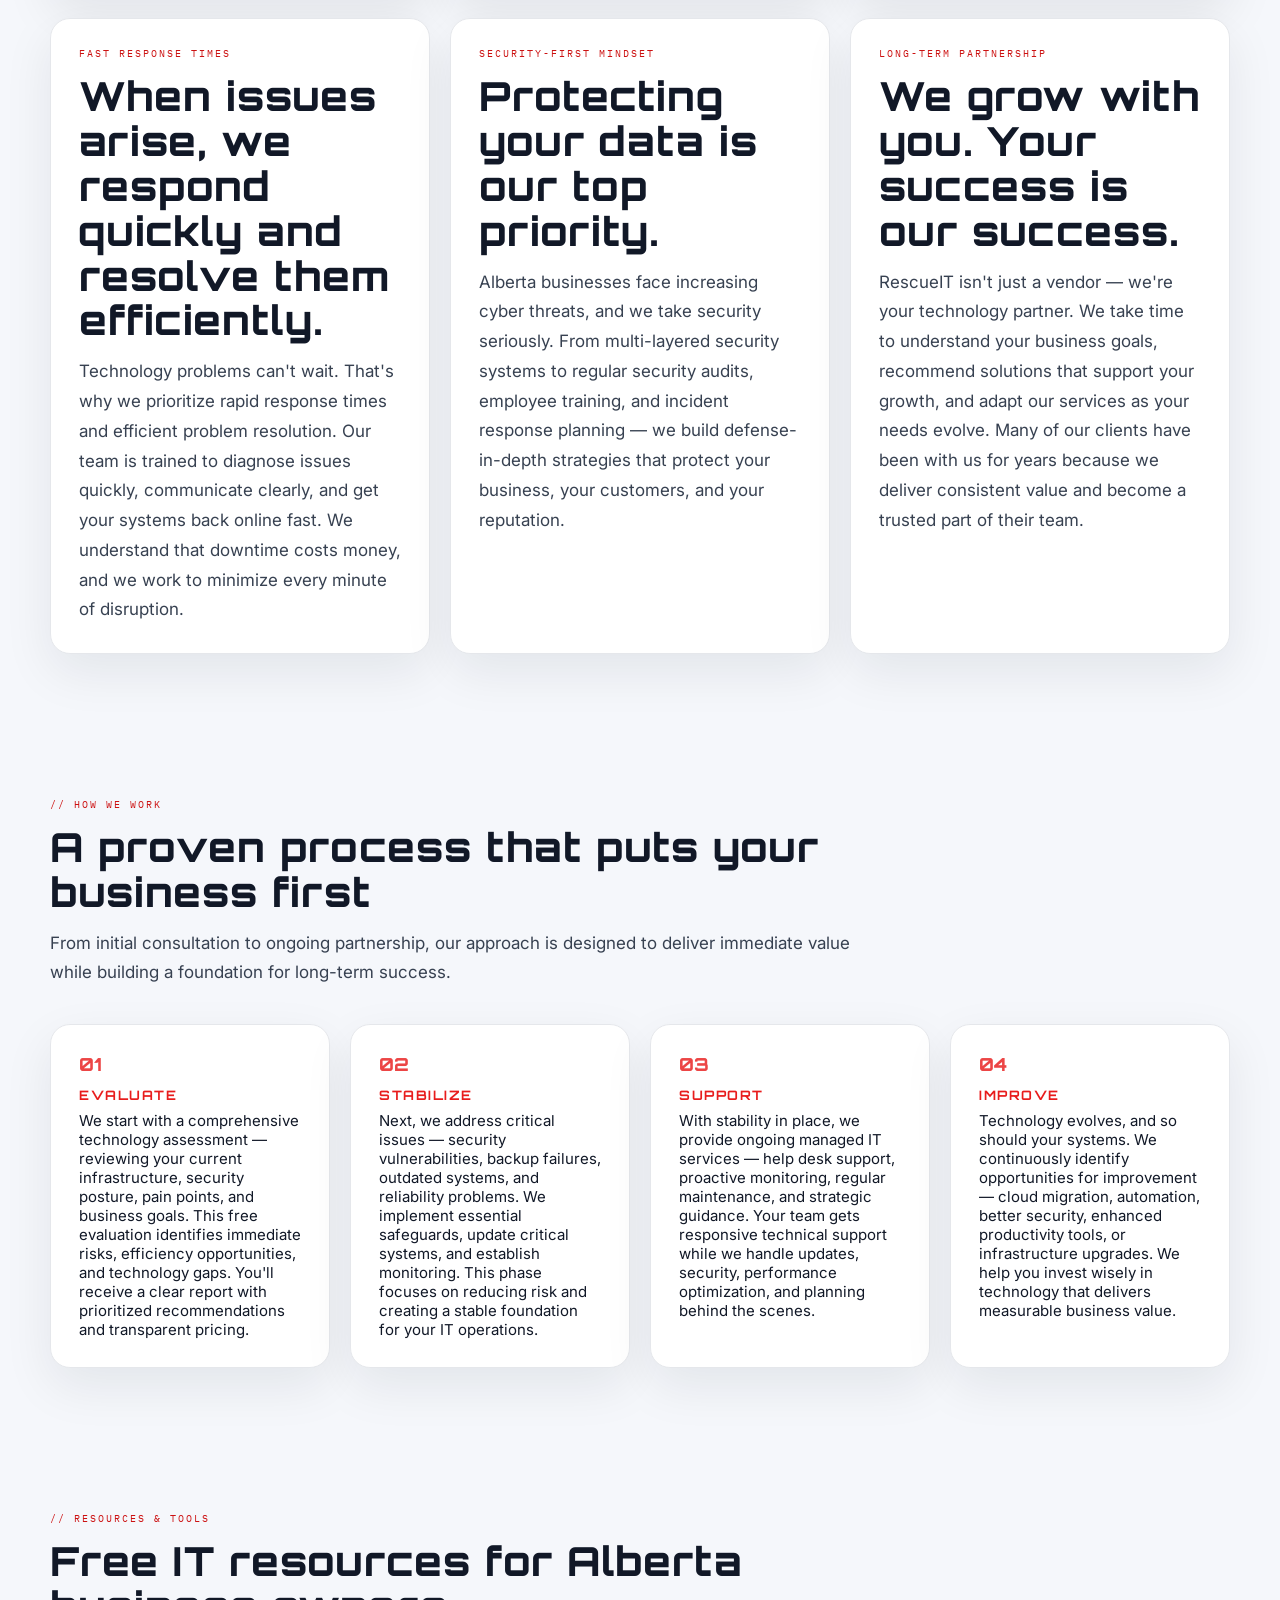
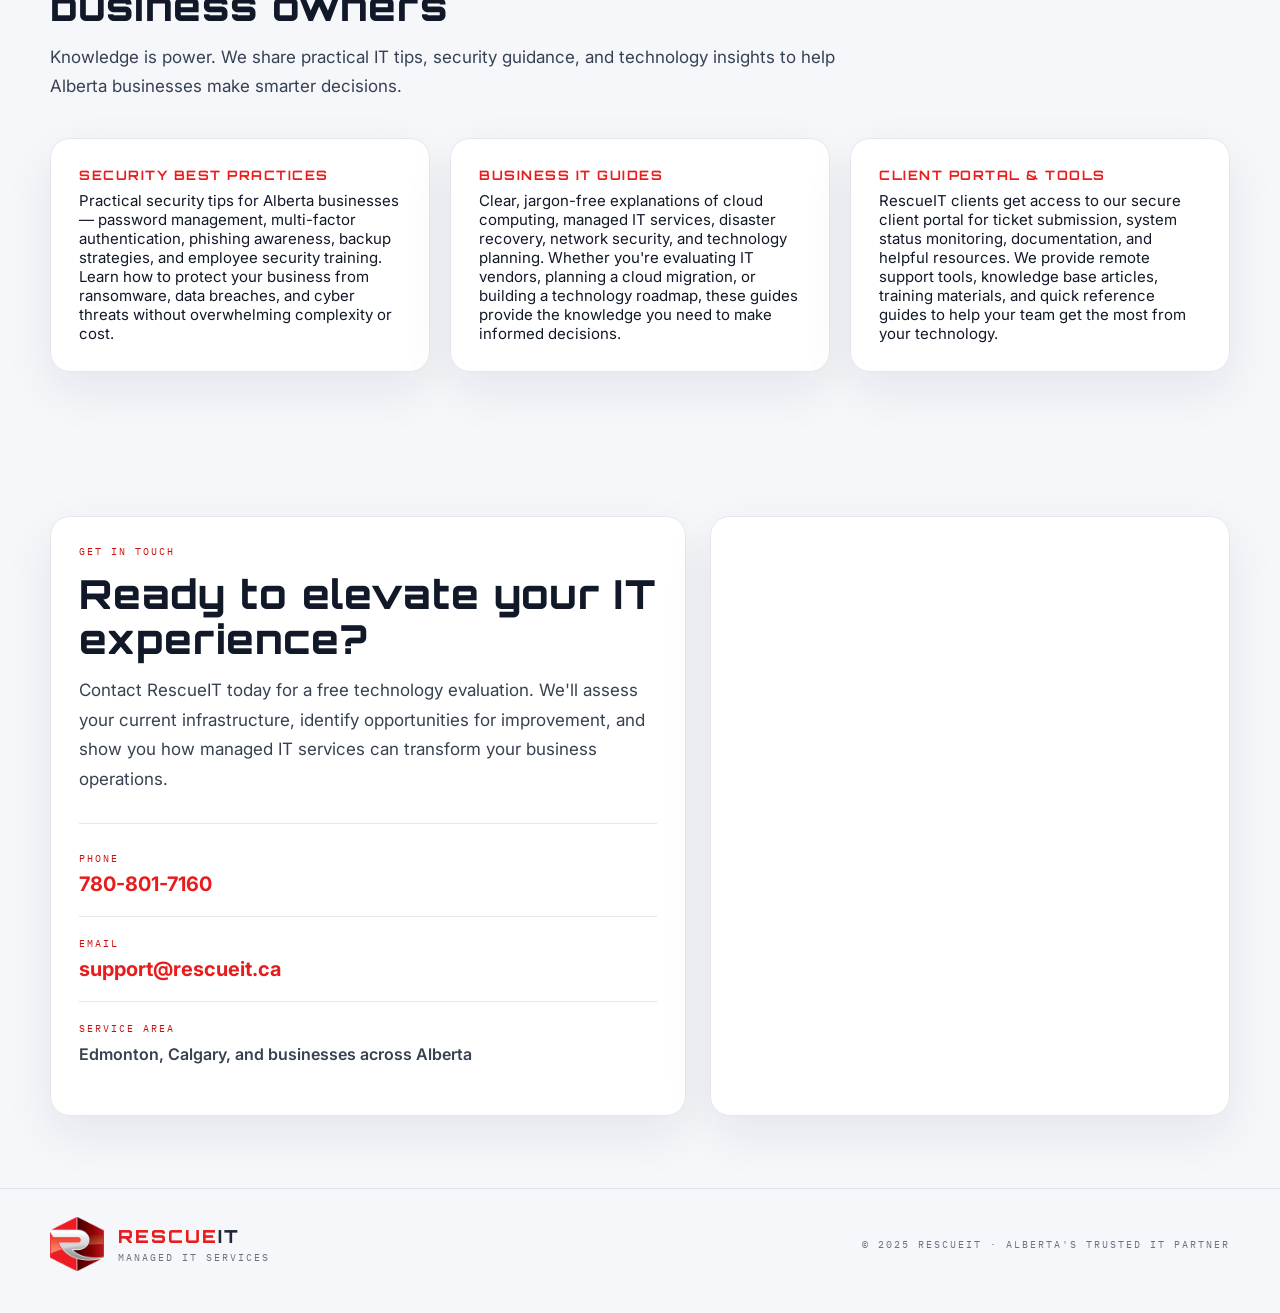
==== commit f97506ef: "Add Customer Portal button to header and ensure consistent button sizing" ====
--- a/index.html
+++ b/index.html
@@ -20,6 +20,7 @@
         </nav>
         <div class="cta-group">
           <a class="btn primary" href="ai-labs.html">AI Labs</a>
+          <a class="btn primary" href="https://www.rescueitsupport.ca/tickets-view" target="_blank" rel="noopener noreferrer">Customer Portal</a>
           <a class="btn primary" href="#contact">Free Evaluation</a>
         </div>
       </div>
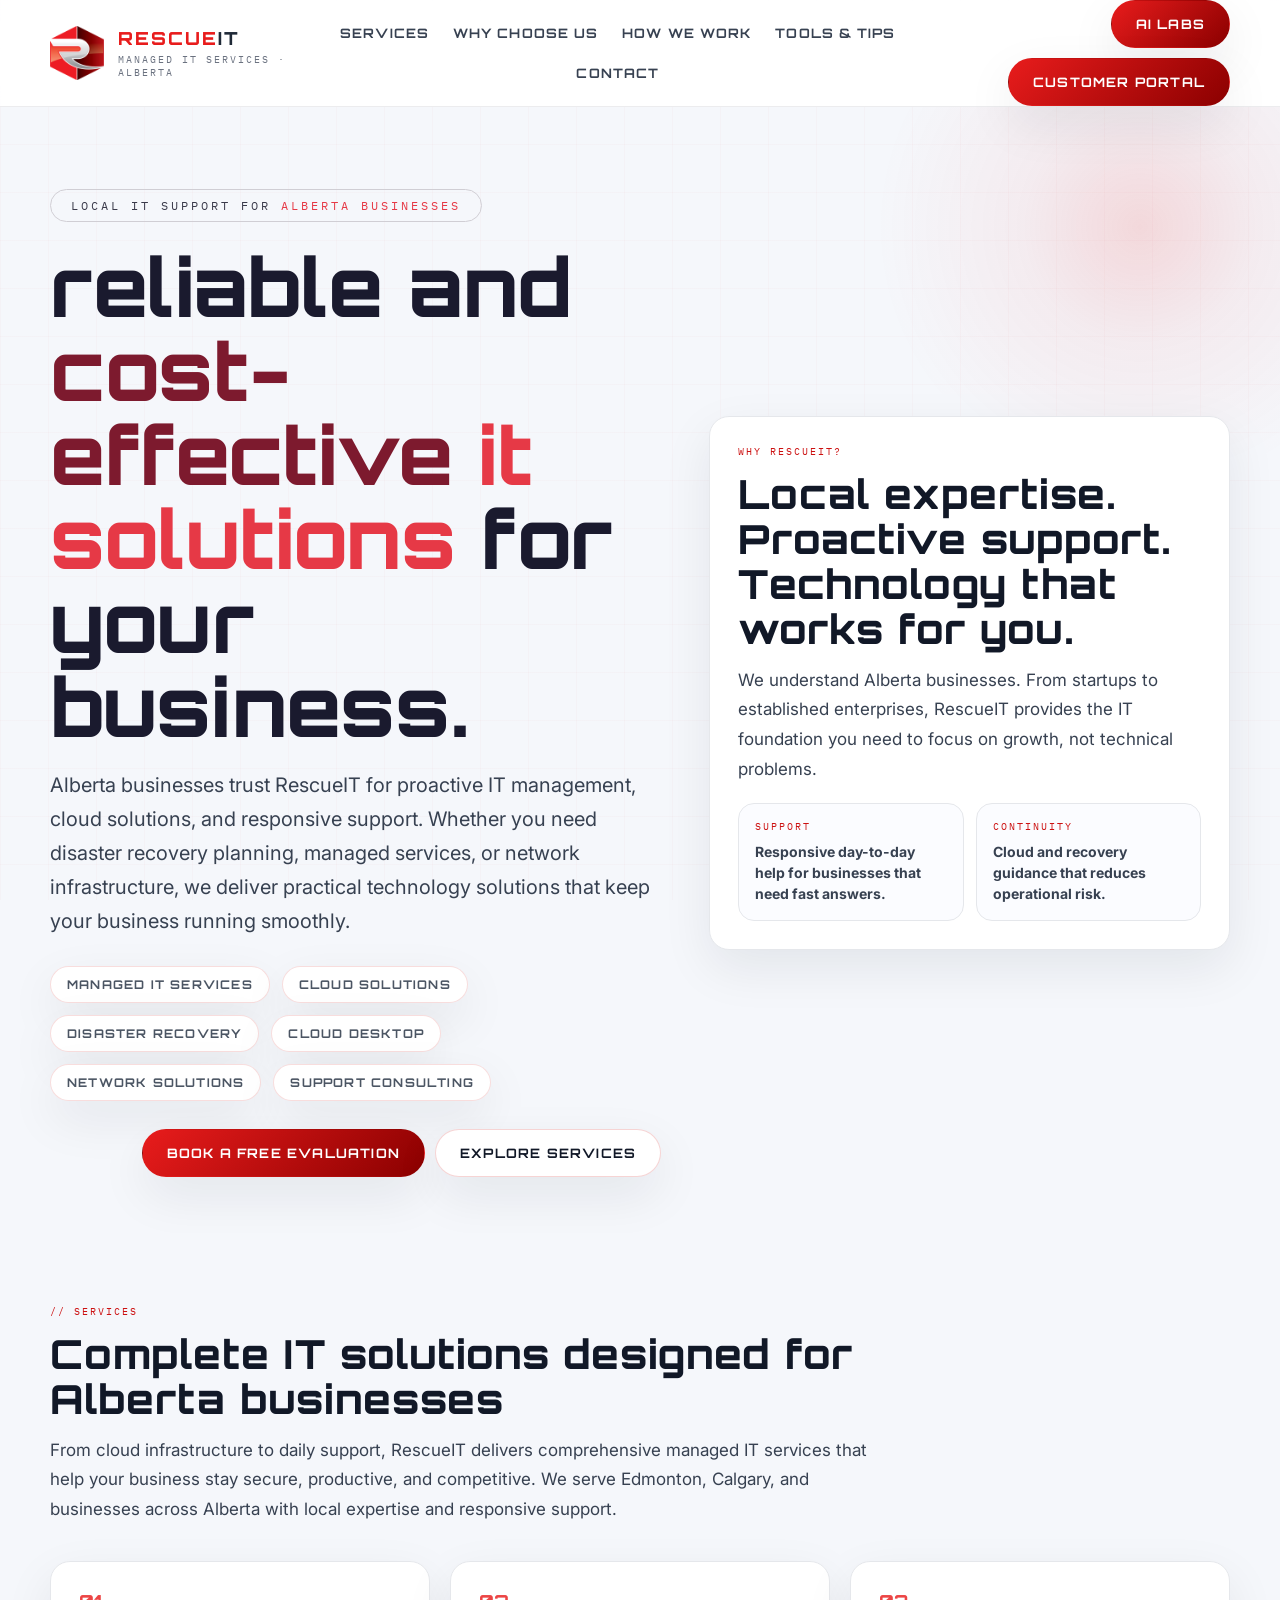
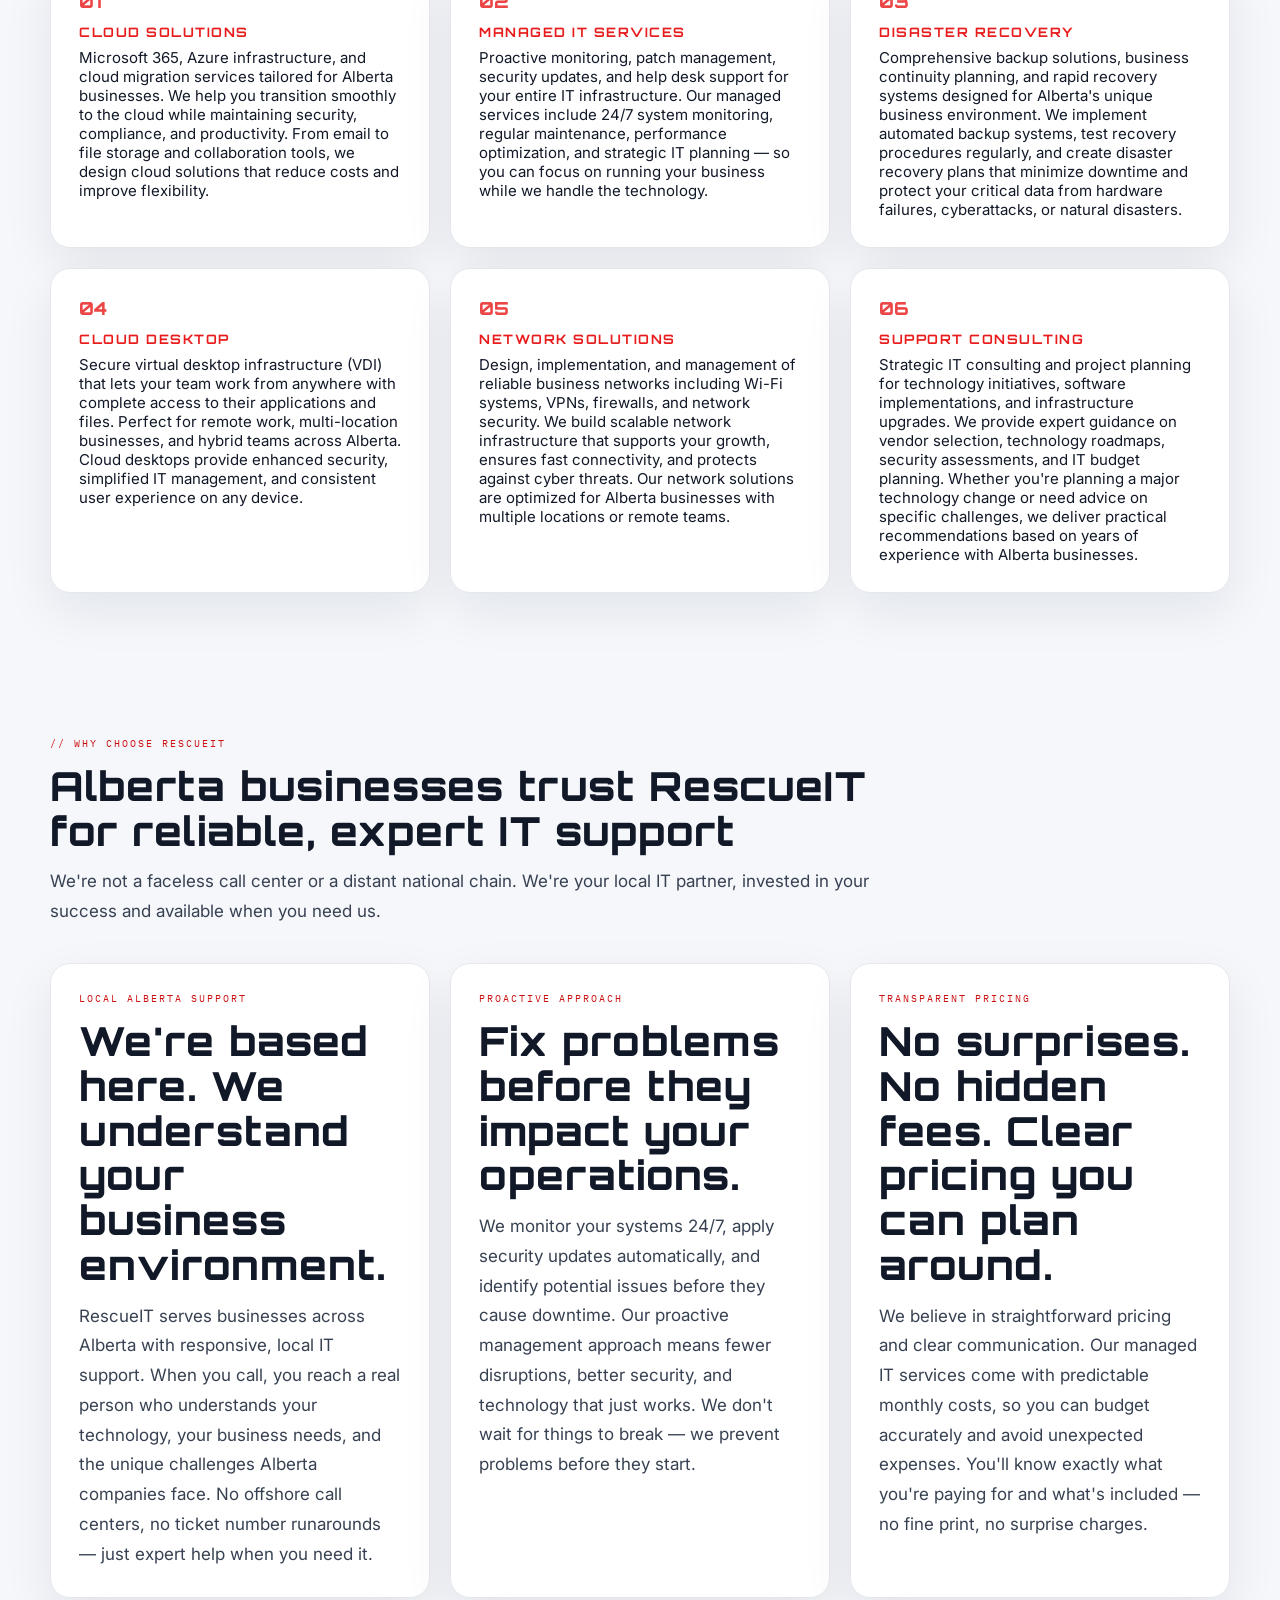
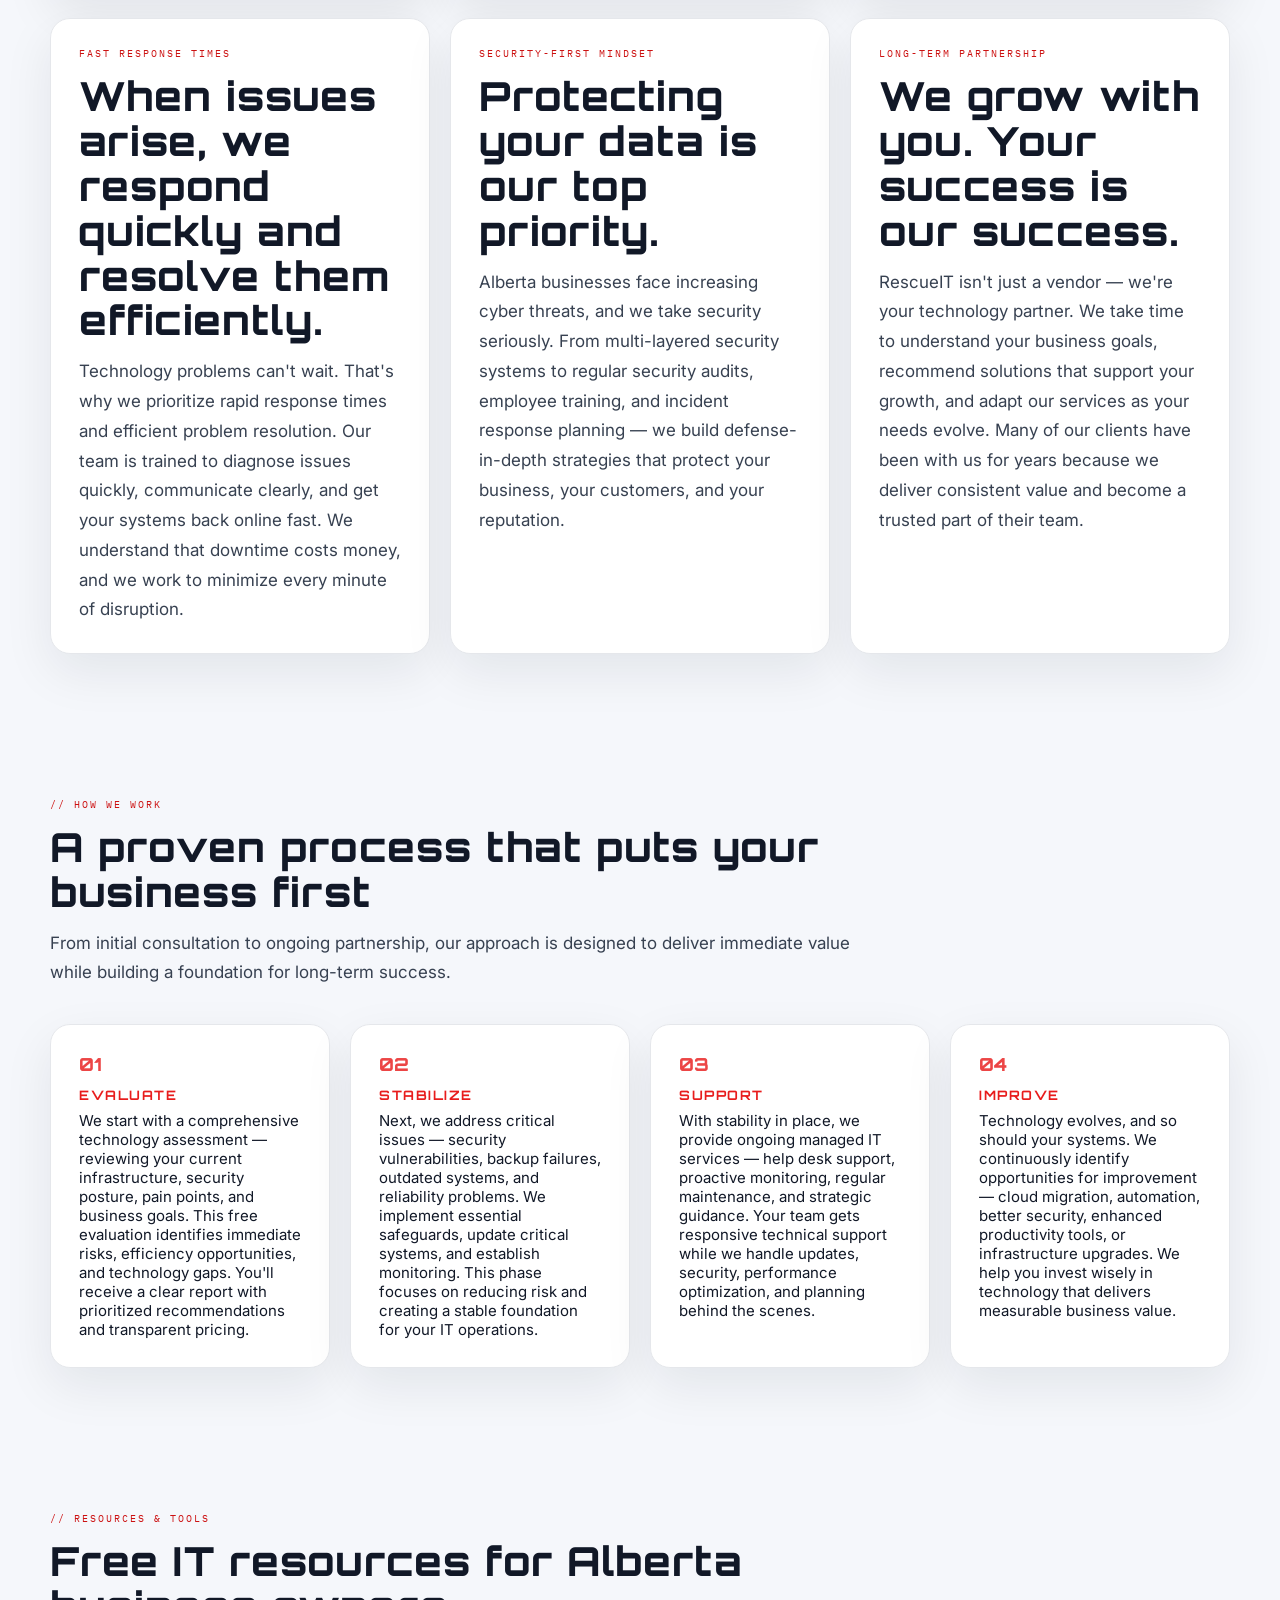
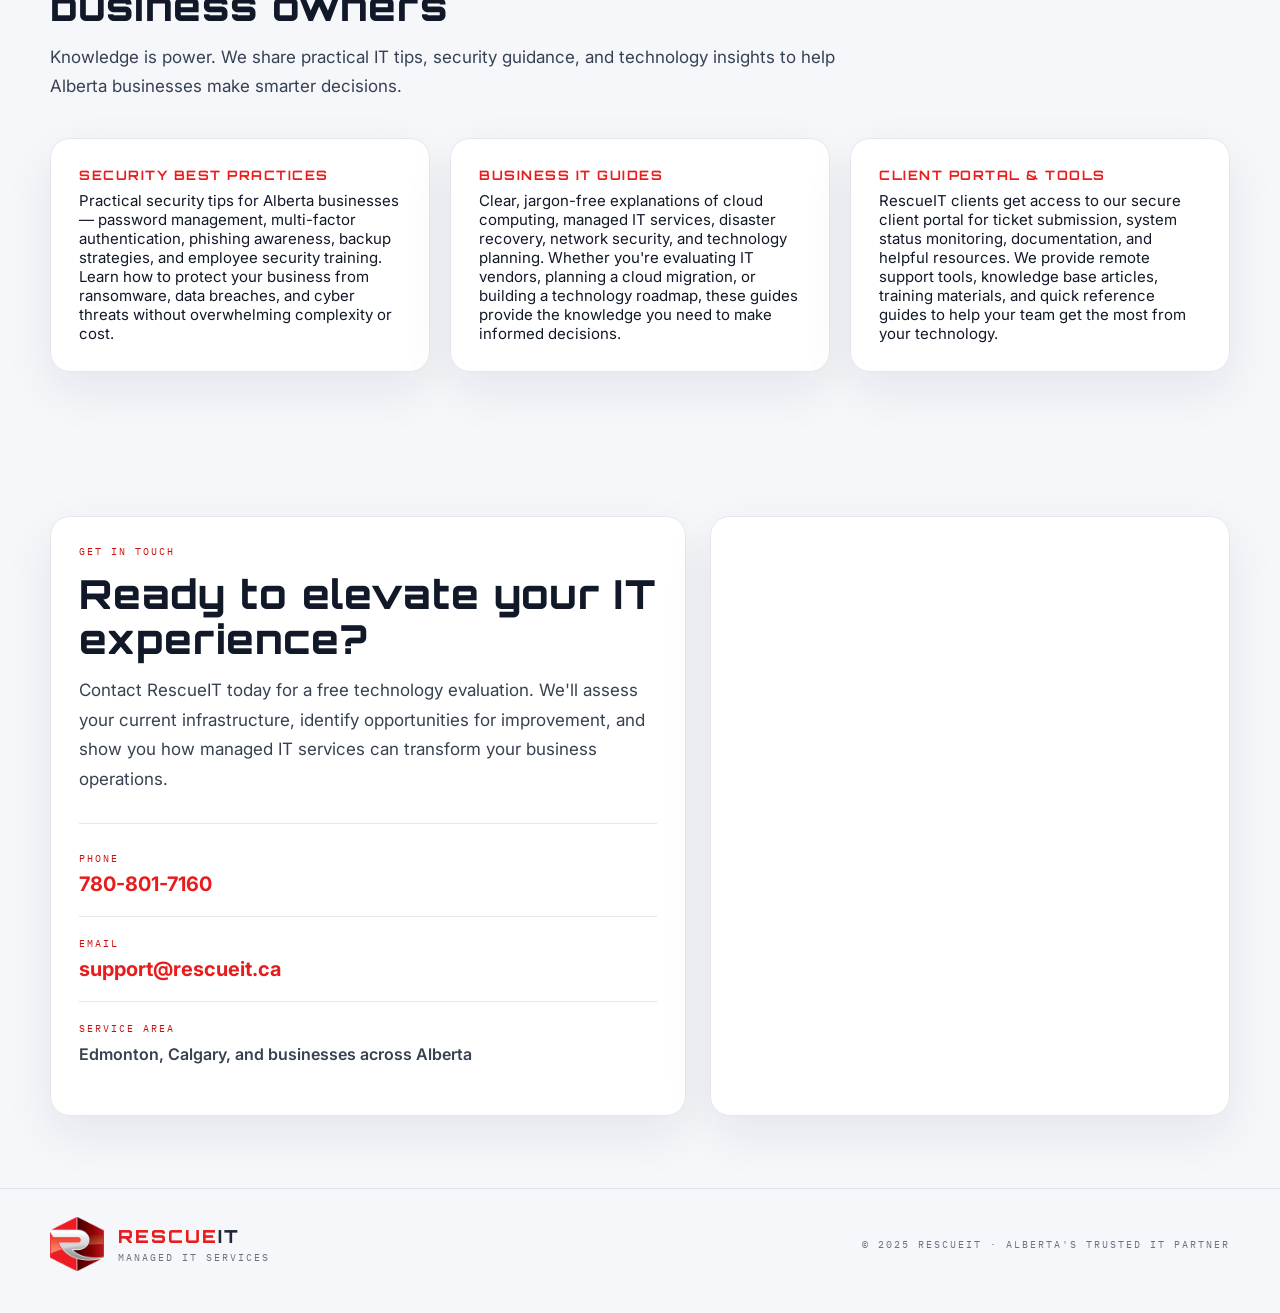
==== commit c6b31c36: "Remove Free Evaluation button from header" ====
--- a/index.html
+++ b/index.html
@@ -21,7 +21,6 @@
         <div class="cta-group">
           <a class="btn primary" href="ai-labs.html">AI Labs</a>
           <a class="btn primary" href="https://www.rescueitsupport.ca/tickets-view" target="_blank" rel="noopener noreferrer">Customer Portal</a>
-          <a class="btn primary" href="#contact">Free Evaluation</a>
         </div>
       </div>
     </header>
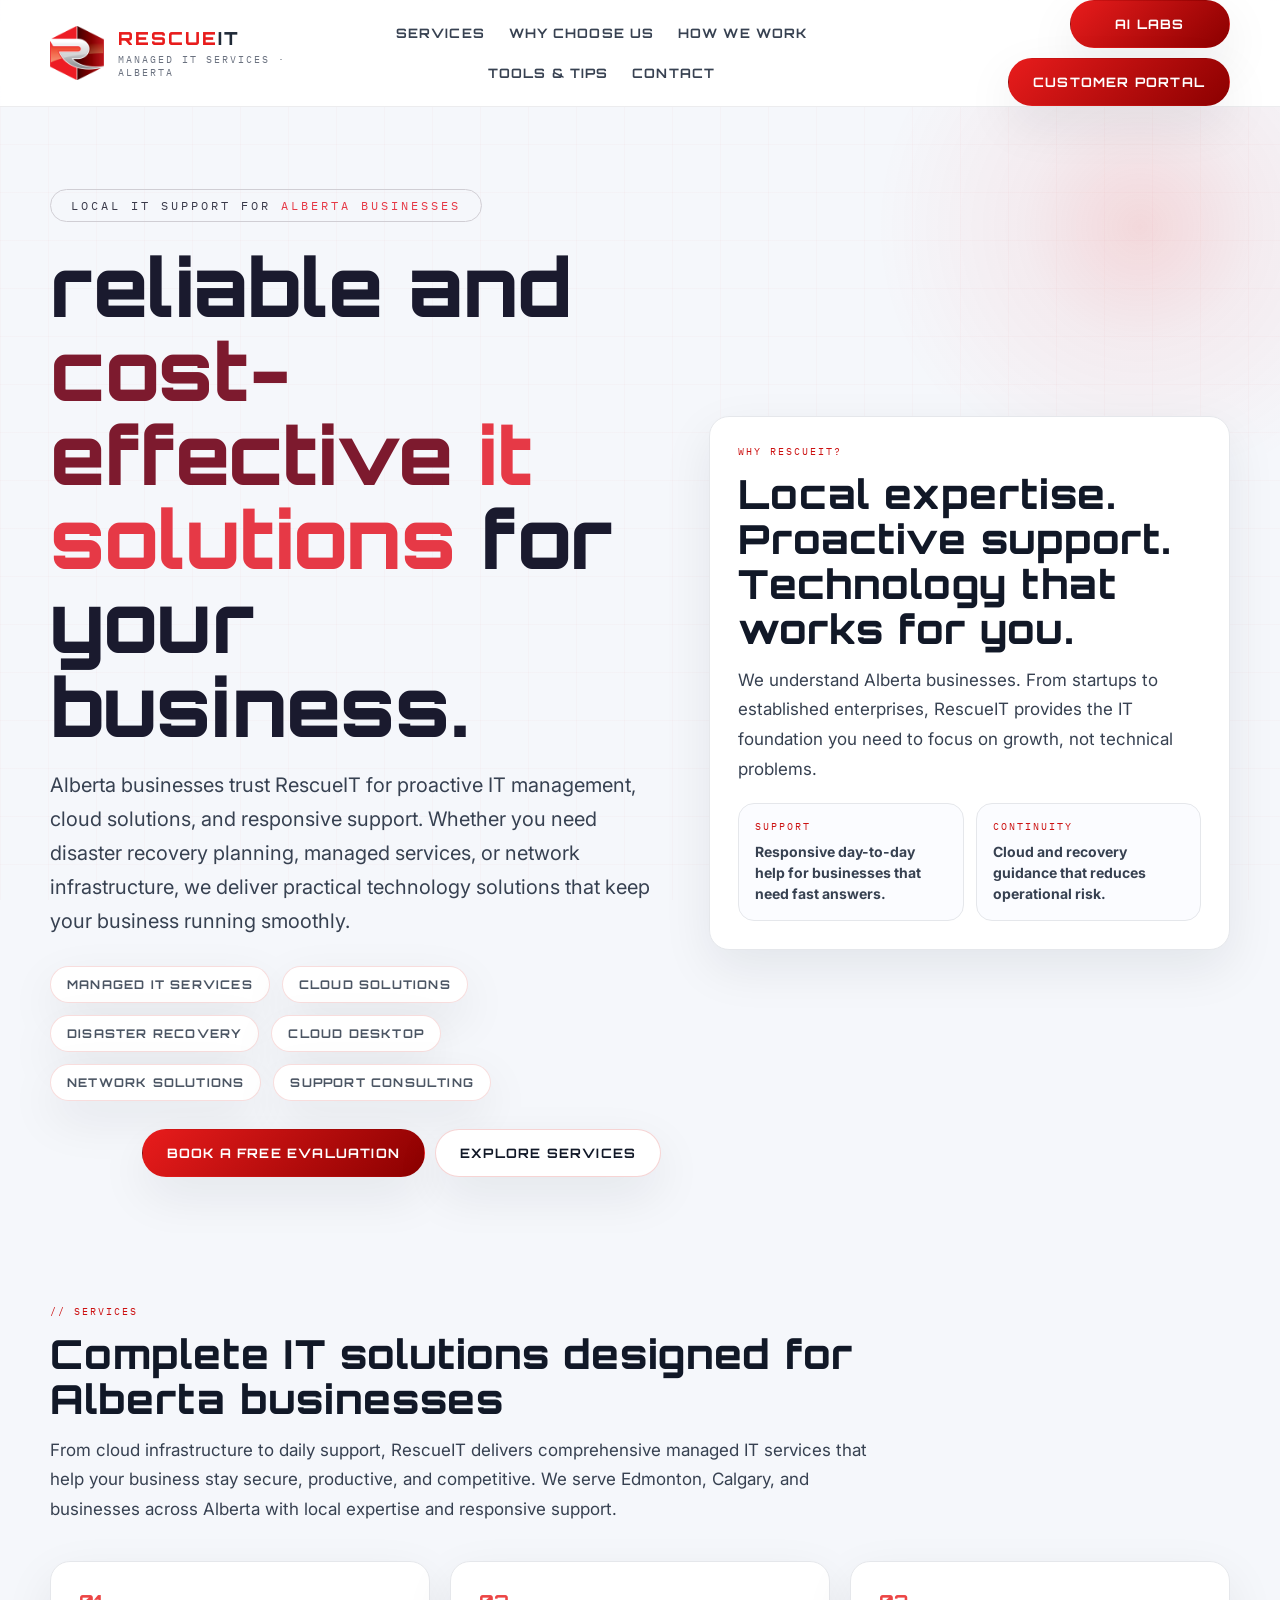
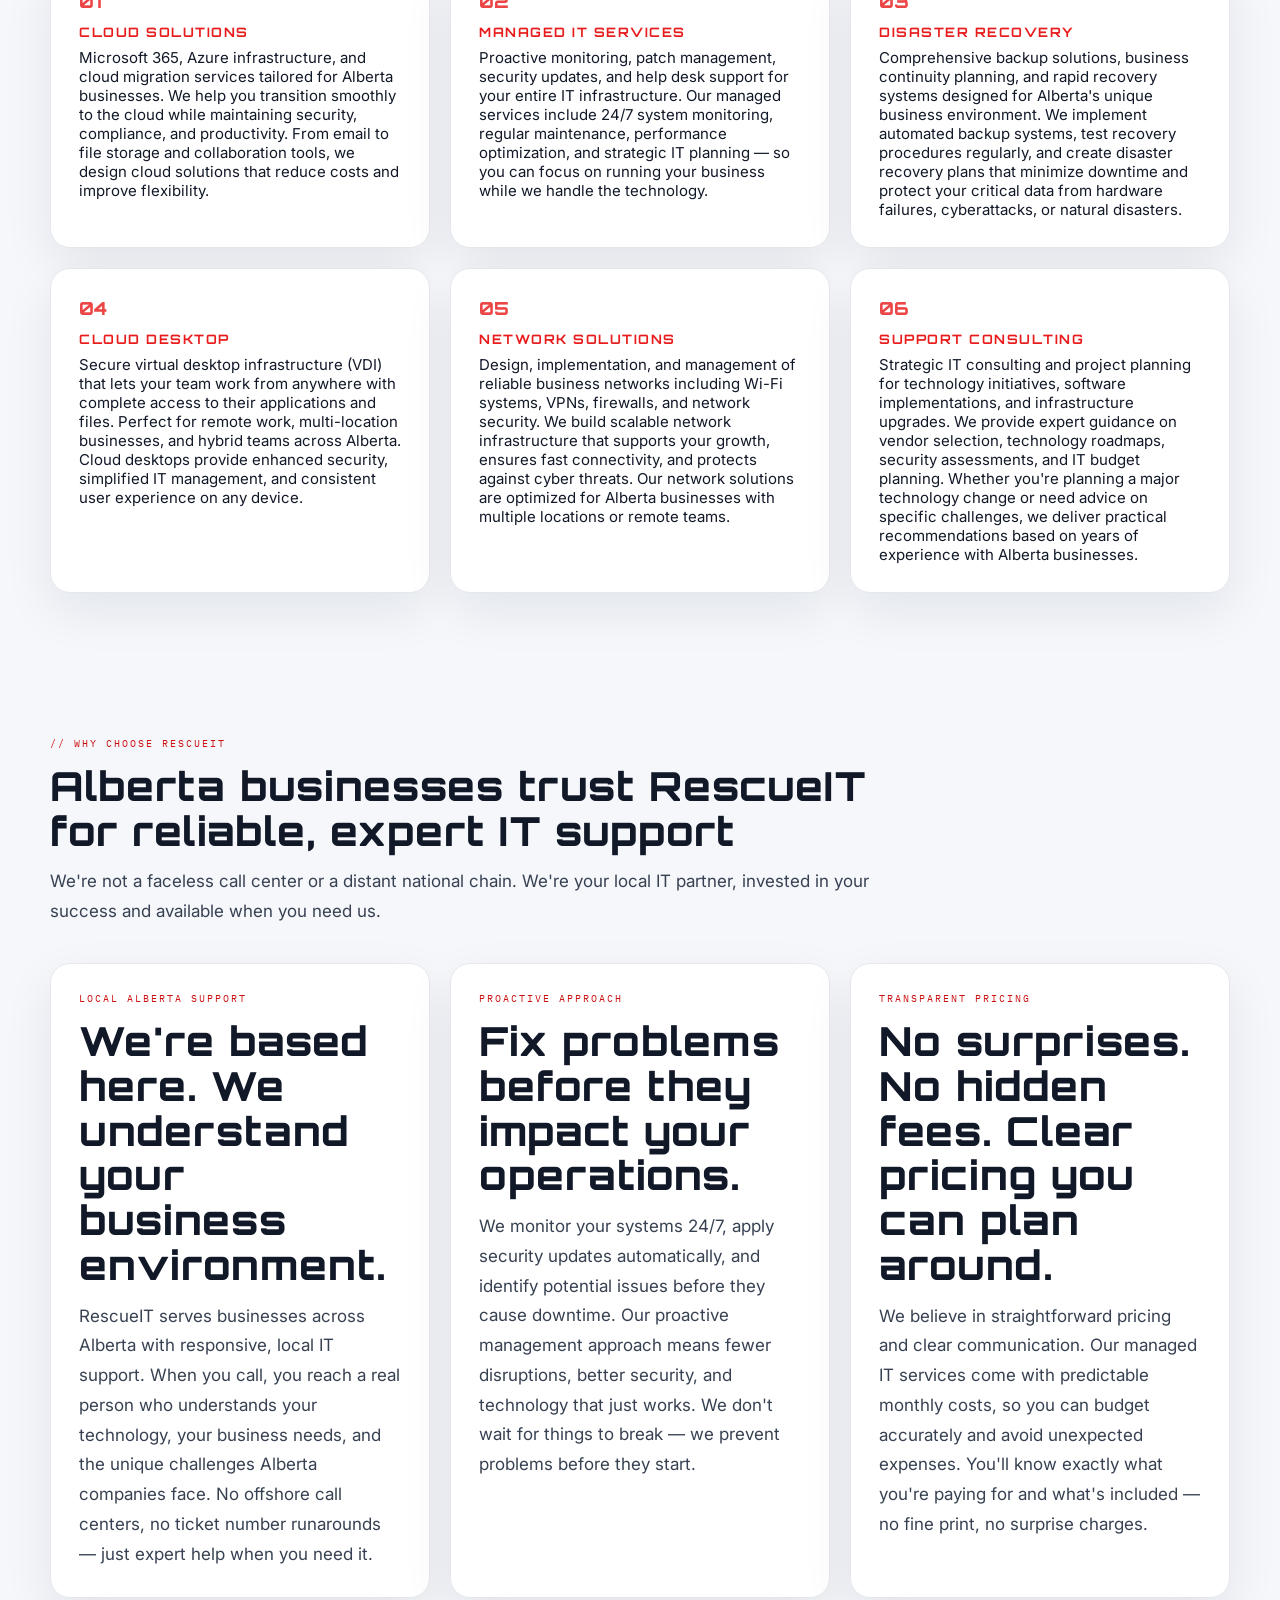
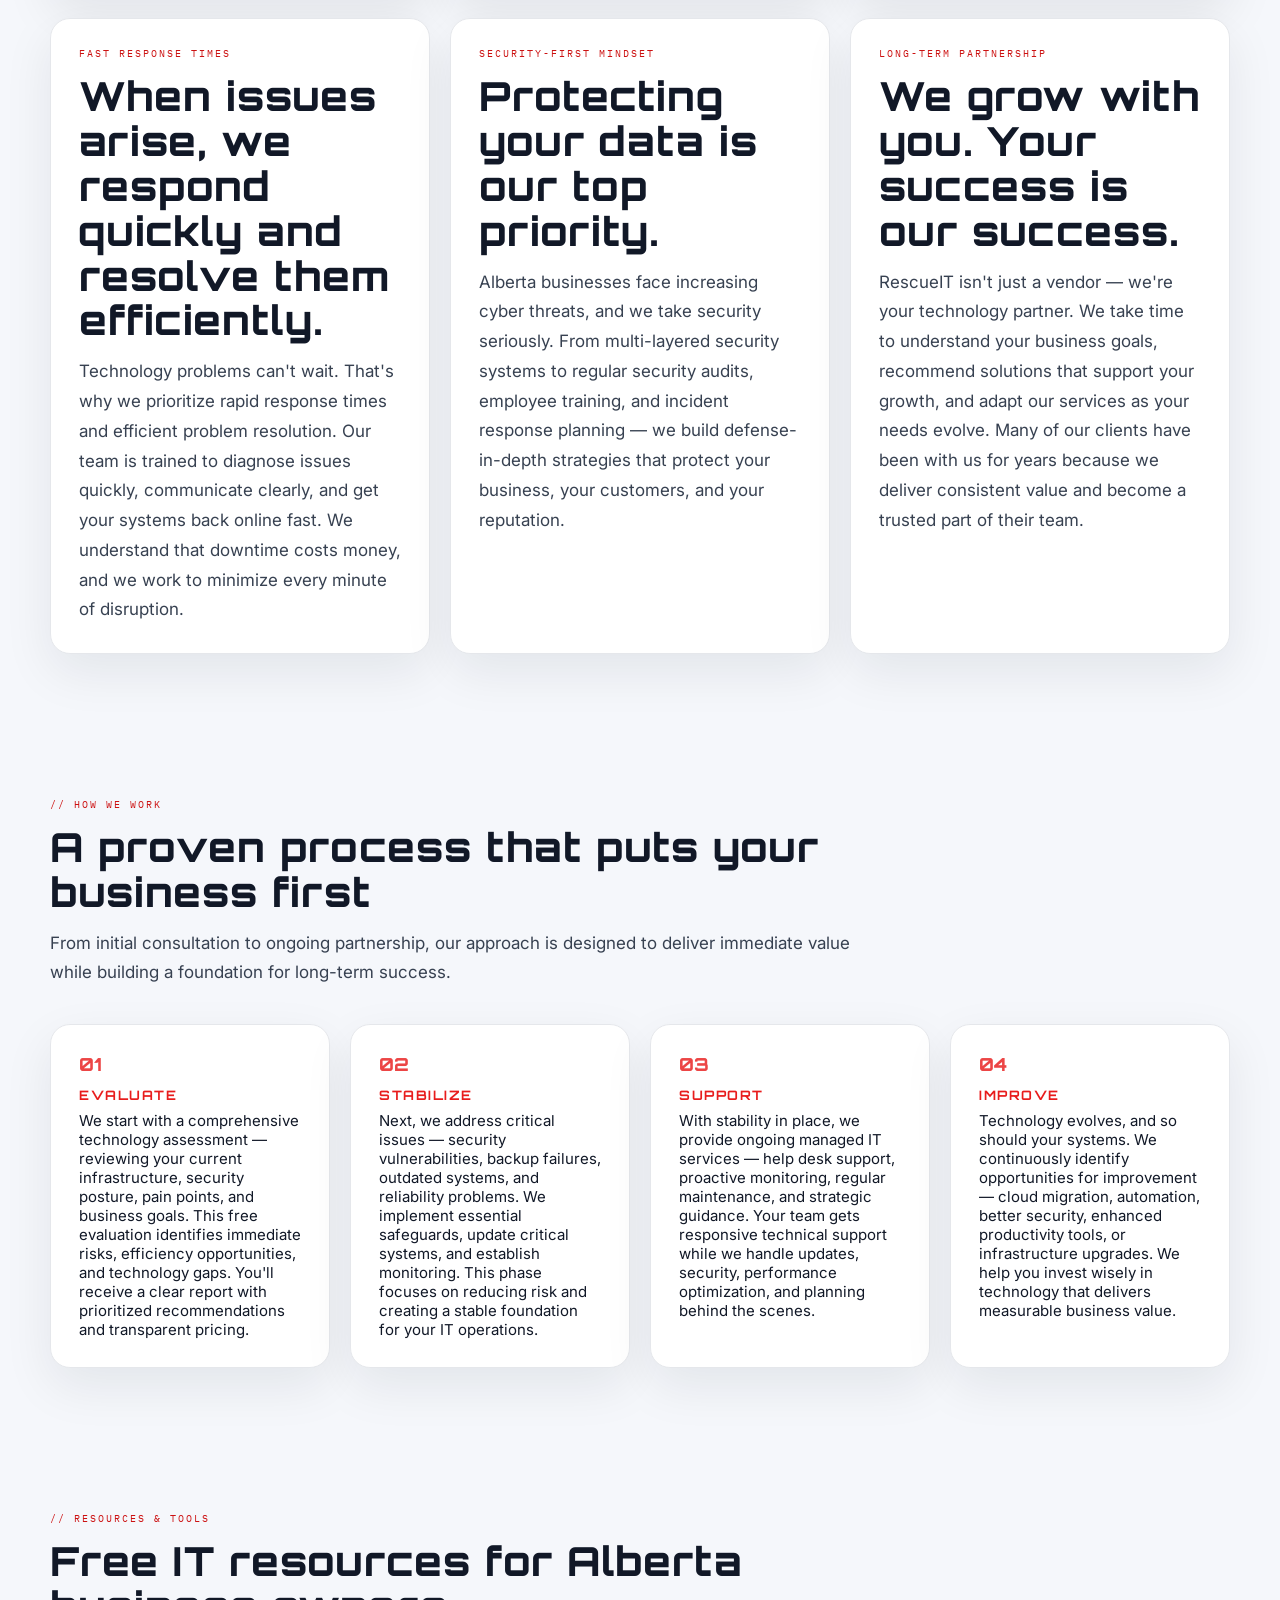
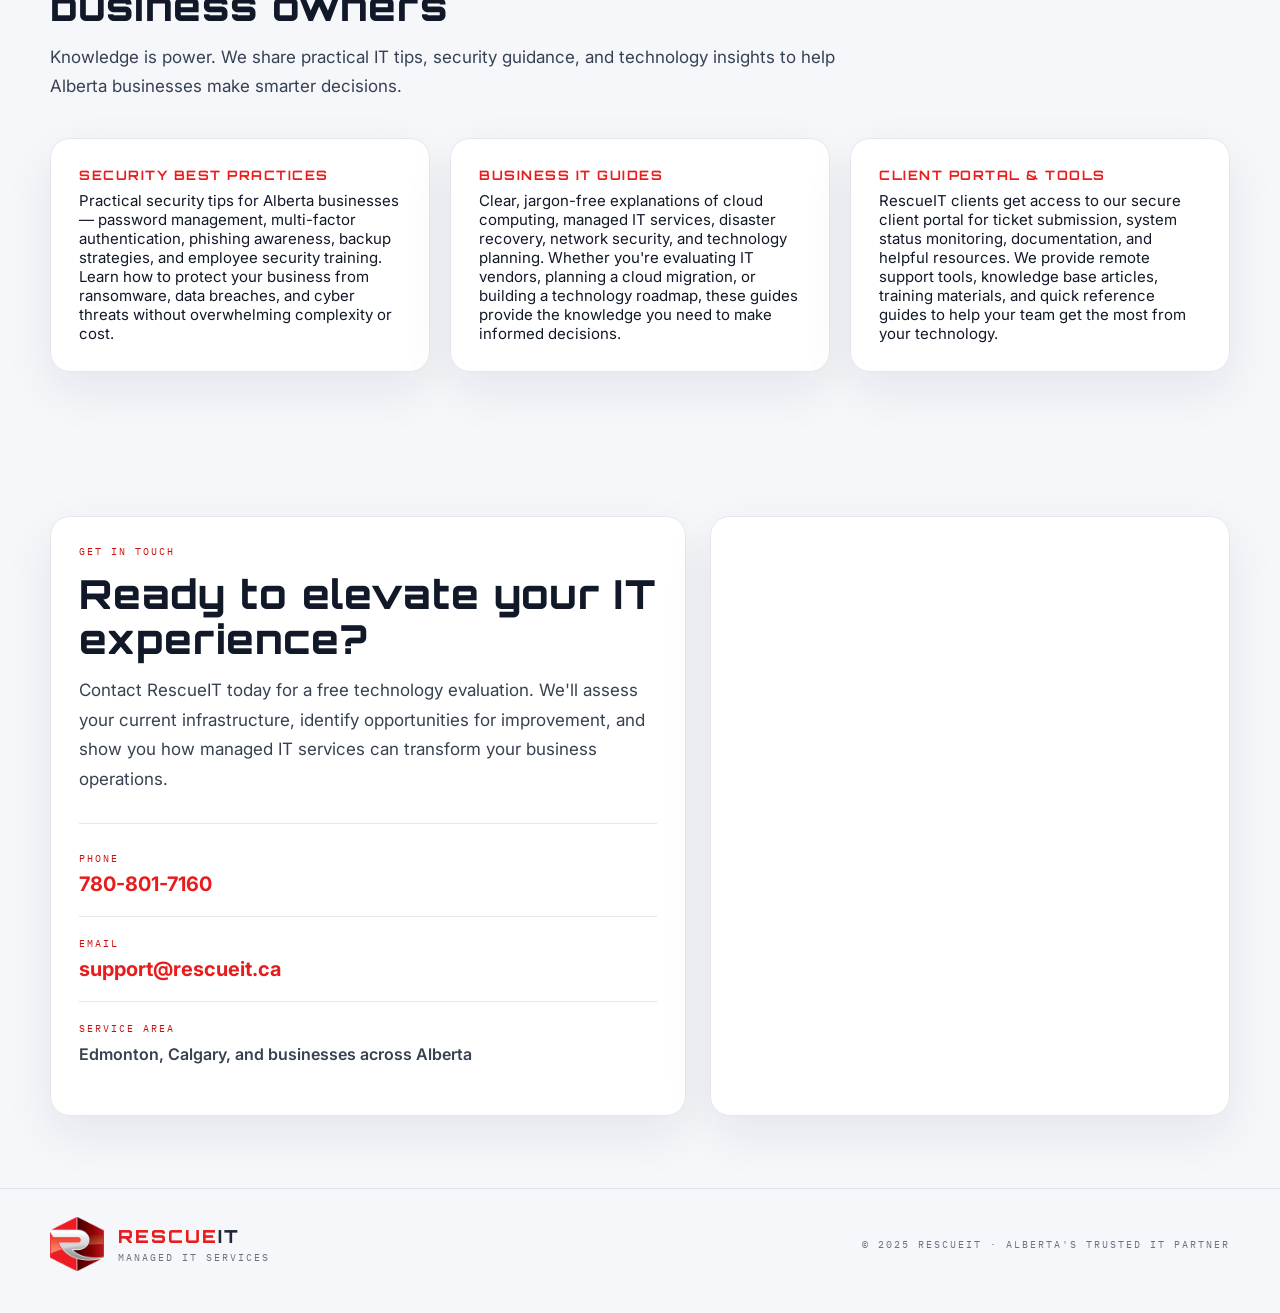
==== commit ef217ac1: "Add RescueIT favicon to website" ====
--- a/index.html
+++ b/index.html
@@ -4,6 +4,7 @@
   <meta charset="UTF-8" />
   <meta name="viewport" content="width=device-width, initial-scale=1.0" />
   <title>RescueIT — Managed IT Services for Alberta Businesses</title>
+  <link rel="icon" type="image/png" href="favicon.png">
   <link rel="stylesheet" href="styles.css" />
 </head>
 <body>
--- a/styles.css
+++ b/styles.css
@@ -6,7 +6,7 @@
 body::before{content:'';position:fixed;inset:0;background-image:linear-gradient(rgba(204,17,17,0.02) 1px, transparent 1px),linear-gradient(90deg, rgba(204,17,17,0.02) 1px, transparent 1px);background-size:48px 48px;pointer-events:none;z-index:0} a{color:inherit;text-decoration:none} img{max-width:100%;display:block}.shell{position:relative;z-index:2}.container{width:min(var(--max), calc(100% - 40px));margin:0 auto}
 .topbar{position:sticky;top:0;z-index:30;border-bottom:1px solid rgba(17,24,39,.08);background:rgba(255,255,255,.92);backdrop-filter:blur(12px)}.topbar-inner{min-height:84px;display:flex;align-items:center;justify-content:space-between;gap:24px}.brand{display:flex;align-items:center;gap:14px;min-width:0}.brand-logo{width:54px;height:54px;object-fit:contain}.brand-name{font-family:'Orbitron',sans-serif;font-weight:800;letter-spacing:2px;font-size:18px}.brand-name .r{color:var(--red-bright)}.brand-name .it{color:#1f2937}.brand-sub{font-family:'IBM Plex Mono',monospace;font-size:10px;letter-spacing:2px;text-transform:uppercase;color:var(--text-muted);margin-top:4px}
 .nav{display:flex;align-items:center;gap:24px;flex-wrap:wrap;justify-content:center}.nav a{font-family:'Orbitron',sans-serif;font-size:13px;font-weight:700;letter-spacing:1.1px;text-transform:uppercase;color:var(--text-soft);transition:color .25s ease}.nav a:hover{color:var(--red)}
-.cta-group{display:flex;gap:10px;flex-wrap:wrap;justify-content:flex-end;align-items:center}.btn{font-family:'Orbitron',sans-serif;display:inline-flex;align-items:center;justify-content:center;min-height:48px;padding:0 24px;border:1px solid rgba(204,17,17,0.18);background:#fff;color:var(--text);font-size:13px;font-weight:700;letter-spacing:1.2px;text-transform:uppercase;transition:all .25s ease;box-shadow:var(--shadow);border-radius:999px;text-align:center;white-space:nowrap}.btn:hover{border-color:var(--red-bright);transform:translateY(-1px);box-shadow:0 8px 24px rgba(204,17,17,0.15)}.btn.primary{background:linear-gradient(135deg,var(--red-bright),var(--red-dark));border-color:transparent;color:#fff}.btn.primary:hover{box-shadow:0 8px 24px rgba(204,17,17,0.3)}
+.cta-group{display:flex;gap:10px;flex-wrap:wrap;justify-content:flex-end;align-items:center}.cta-group .btn{min-width:160px}.btn{font-family:'Orbitron',sans-serif;display:inline-flex;align-items:center;justify-content:center;min-height:48px;padding:0 24px;border:1px solid rgba(204,17,17,0.18);background:#fff;color:var(--text);font-size:13px;font-weight:700;letter-spacing:1.2px;text-transform:uppercase;transition:all .25s ease;box-shadow:var(--shadow);border-radius:999px;text-align:center;white-space:nowrap}.btn:hover{border-color:var(--red-bright);transform:translateY(-1px);box-shadow:0 8px 24px rgba(204,17,17,0.15)}.btn.primary{background:linear-gradient(135deg,var(--red-bright),var(--red-dark));border-color:transparent;color:#fff}.btn.primary:hover{box-shadow:0 8px 24px rgba(204,17,17,0.3)}
 .hero{padding:82px 0 56px;position:relative;overflow:hidden}.hero::before{content:'';position:absolute;top:-140px;right:-120px;width:520px;height:520px;border-radius:50%;background:radial-gradient(circle, rgba(232,28,28,.14) 0%, rgba(232,28,28,.05) 32%, transparent 72%)}.hero-grid{display:grid;grid-template-columns:1.08fr .92fr;gap:48px;align-items:center}.eyebrow{display:inline-flex;align-items:center;gap:10px;padding:8px 20px;border:1px solid #d0ced4;background:transparent;font-family:'IBM Plex Mono',monospace;font-size:12px;letter-spacing:3px;text-transform:uppercase;color:#3a3a4a;margin-bottom:22px;box-shadow:none;border-radius:25px}.eyebrow strong{color:#e63946;font-weight:400}
 h1{font-family:'Orbitron',sans-serif;font-size:clamp(42px,7vw,80px);line-height:1.05;letter-spacing:0px;margin-bottom:20px;max-width:11ch;color:#1a1a2e;font-weight:800;text-transform:lowercase}.h1-line1{color:#1a1a2e}.h1-line2{color:#7d1a2e}.h1-line3{color:#e63946}.h1-line4{color:#1a1a2e}.hero-copy{max-width:720px;font-size:20px;line-height:1.7;color:var(--text-soft);margin-bottom:28px}.hero-list{display:flex;flex-wrap:wrap;gap:12px;margin-bottom:28px}.hero-pill{font-family:'Orbitron',sans-serif;padding:10px 16px;border:1px solid rgba(204,17,17,0.14);background:#fff;font-size:12px;letter-spacing:1.2px;font-weight:700;text-transform:uppercase;color:#4b5563;box-shadow:var(--shadow);border-radius:999px}
 .panel-grid{display:grid;grid-template-columns:1fr 1fr;gap:12px;margin-top:18px}.panel-mini{padding:16px;border:1px solid var(--line);border-radius:16px;background:#fbfcff}.panel-mini .panel-kicker{margin-bottom:8px}.panel-mini-text{font-weight:700;line-height:1.5;color:var(--text-soft);font-size:14px}
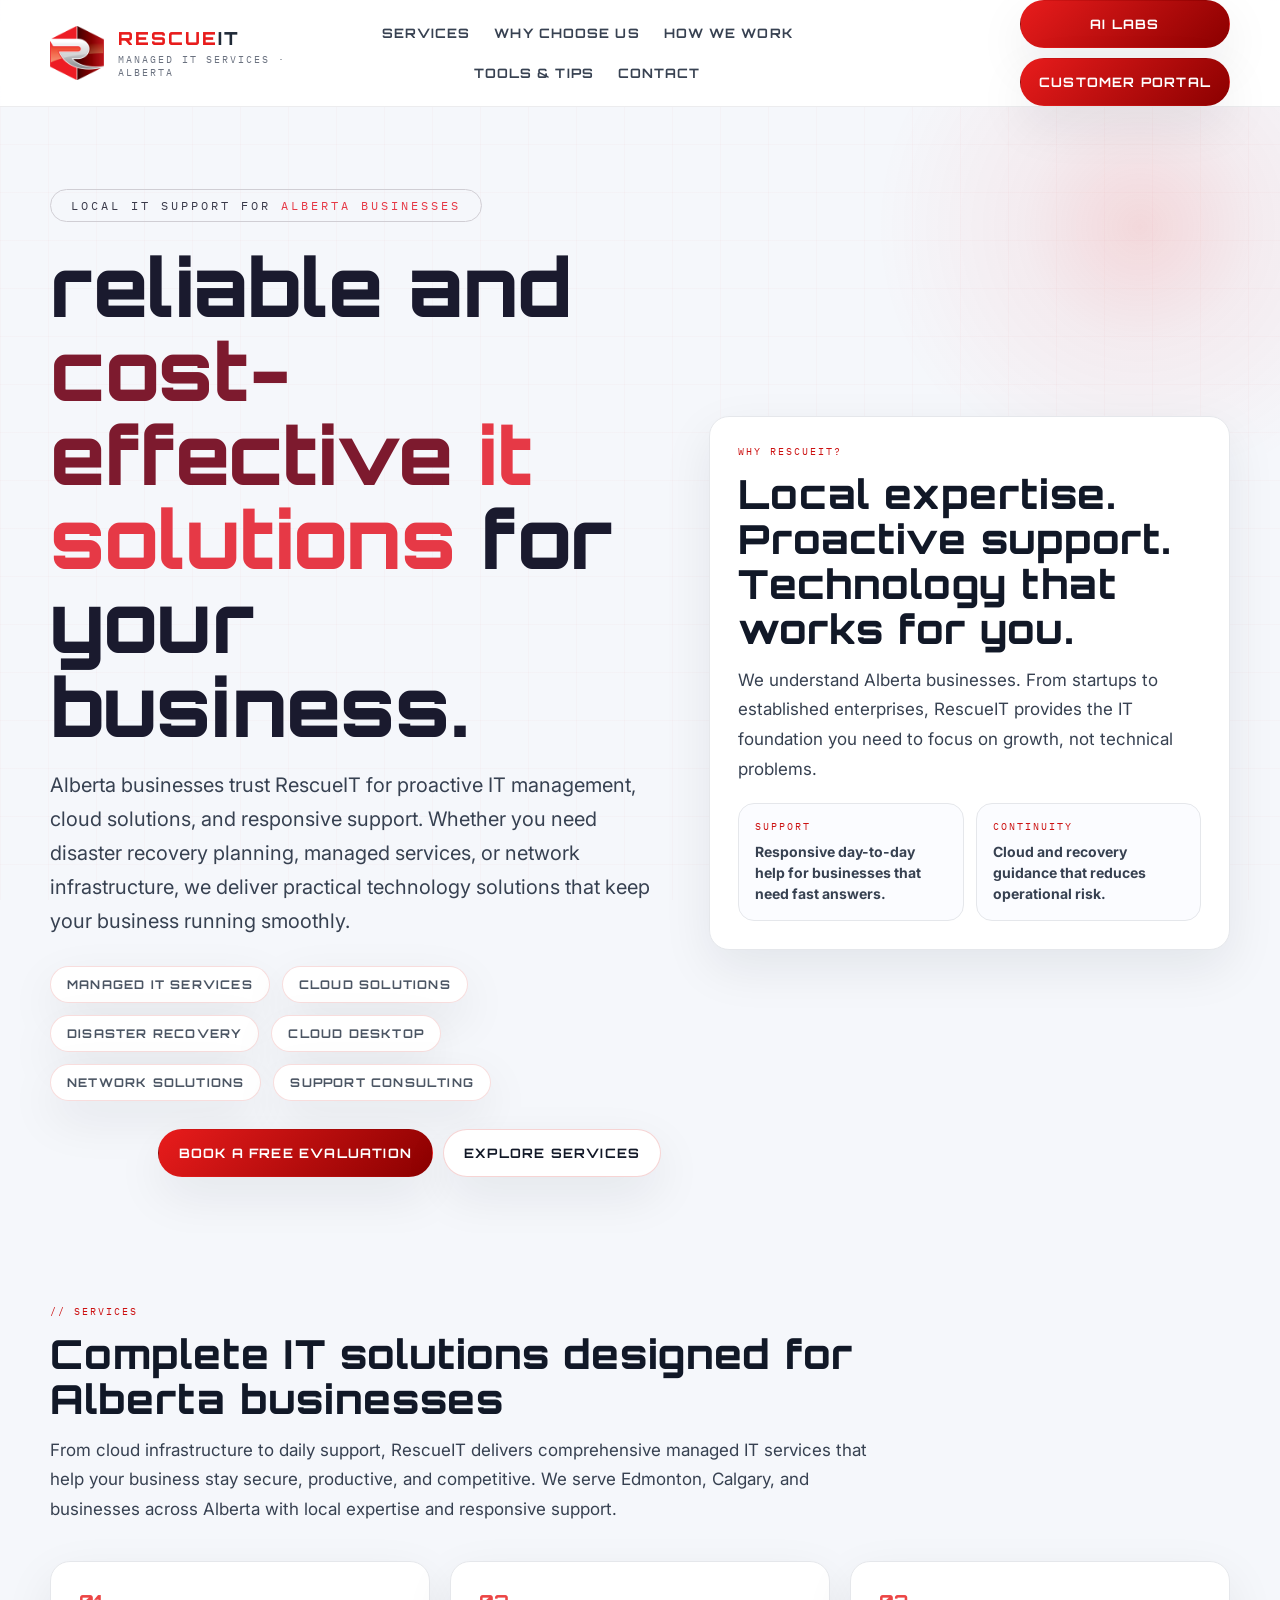
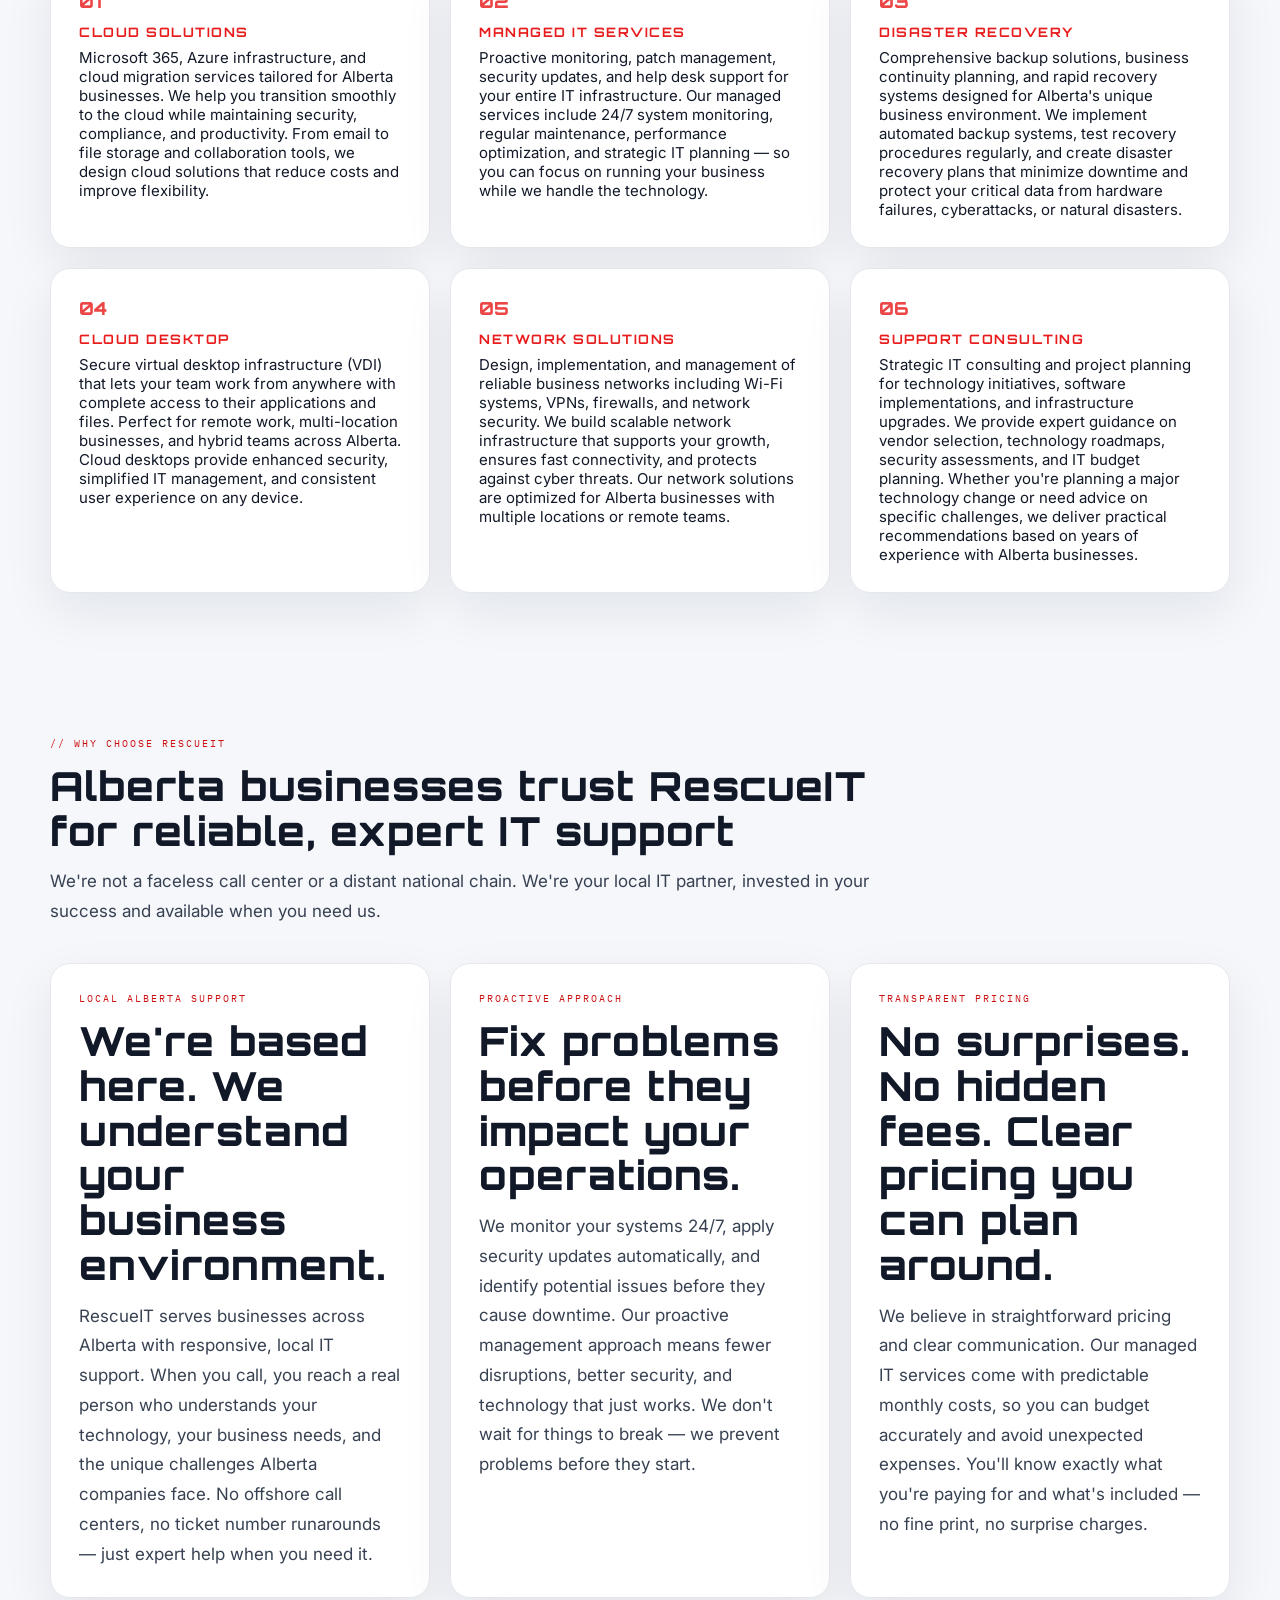
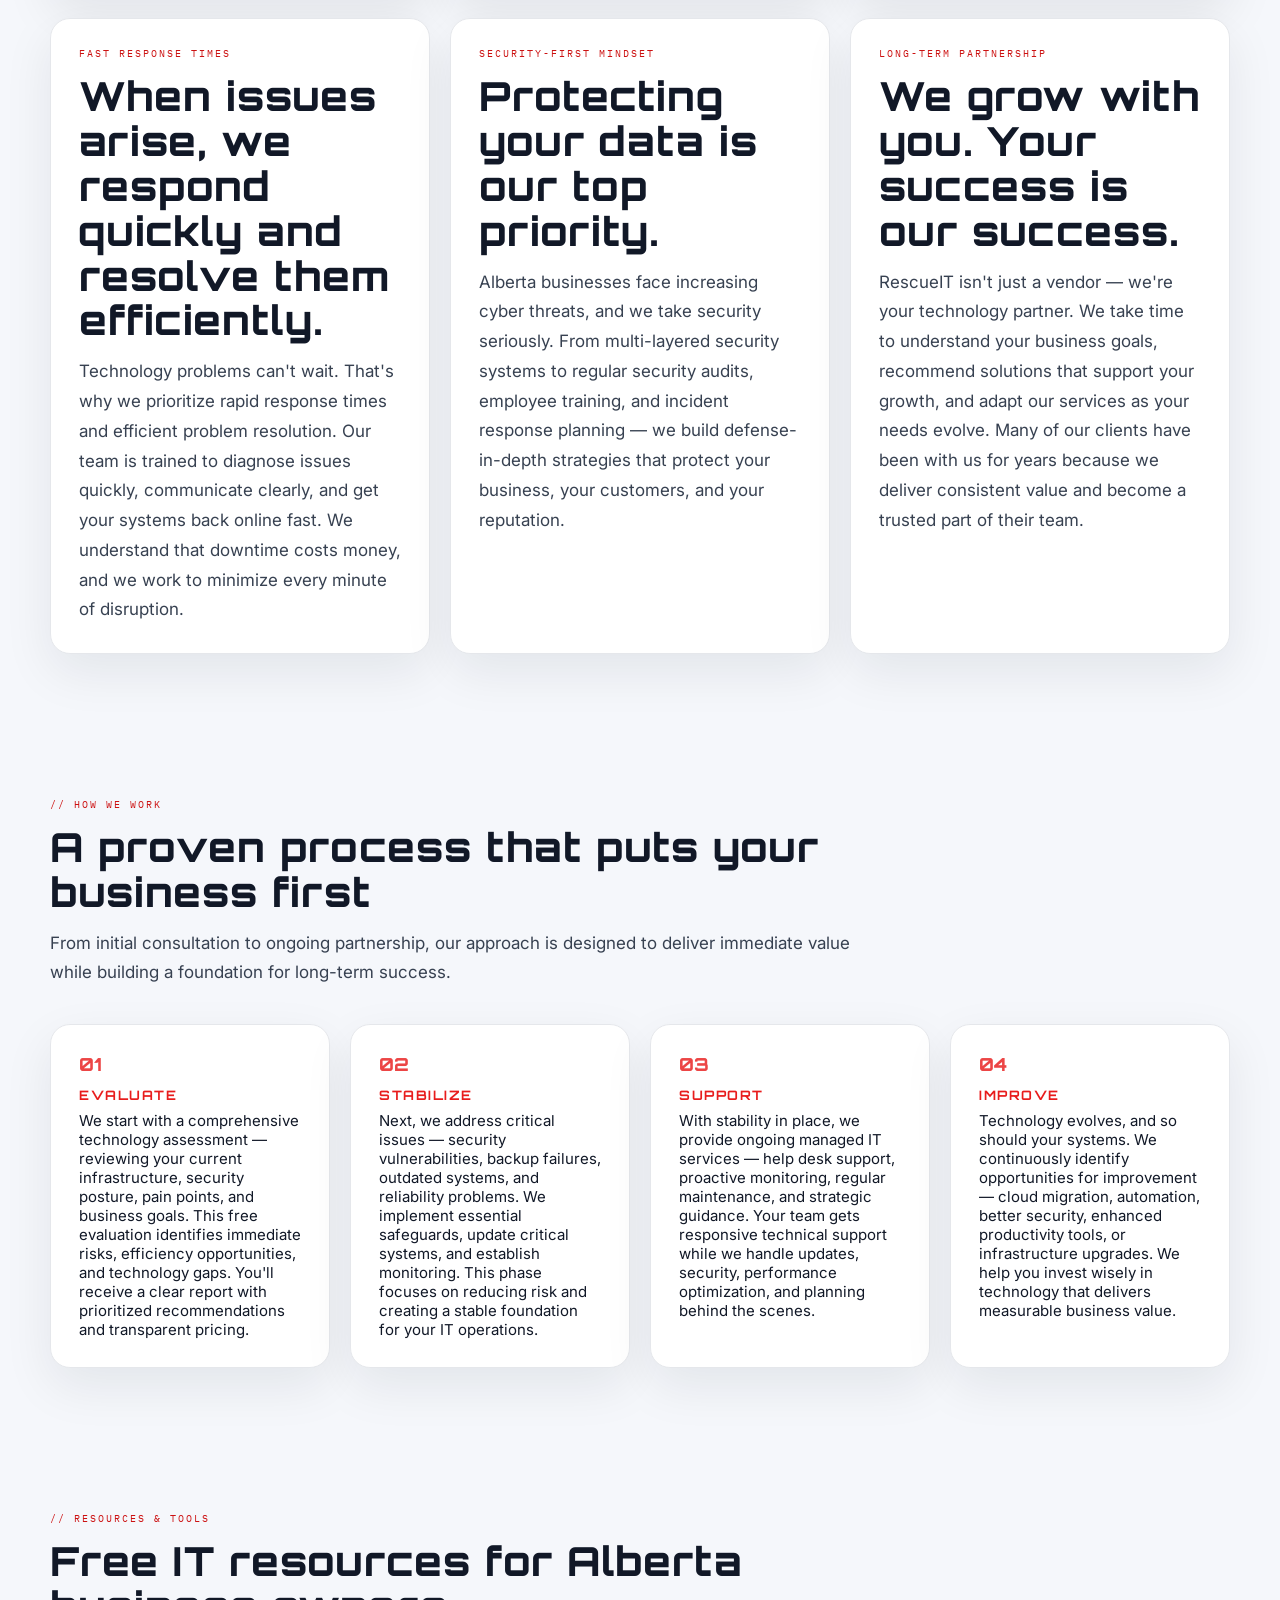
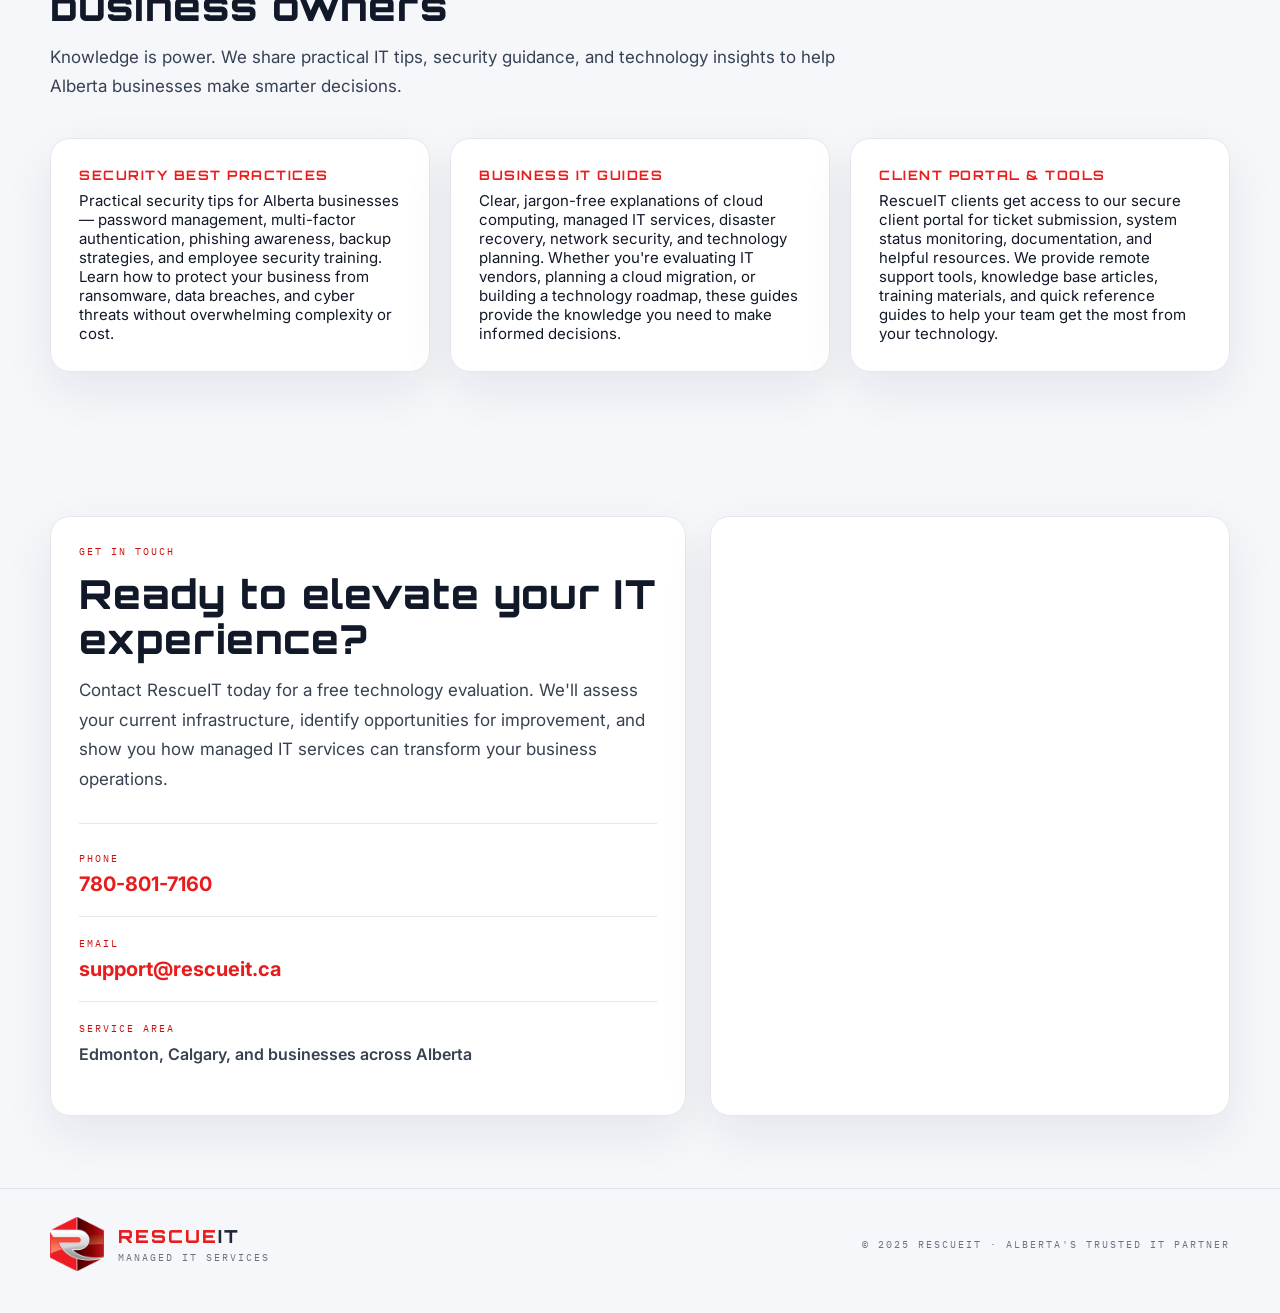
==== commit c91b6936: "Update contact section with live HubSpot embed" ====
--- a/index.html
+++ b/index.html
@@ -149,32 +149,11 @@
             </div>
           </div>
           <div class="panel">
-            <!-- HubSpot Embedded Form - Load HubSpot form library -->
-            <script charset="utf-8" type="text/javascript" src="//js.hsforms.net/forms/embed/v2.js"></script>
-            <div id="hubspot-form-wrapper"></div>
-            <script>
-              // HubSpot form embed - You need to create a form in HubSpot first
-              // Go to HubSpot > Marketing > Lead Capture > Forms
-              // Create a new form with fields: Name, Email, Phone, Company, Message
-              // Then replace REPLACE_WITH_FORM_ID below with your actual form ID
-              
-              hbspt.forms.create({
-                region: "na3",
-                portalId: "342808547",
-                formId: "REPLACE_WITH_FORM_ID", // TODO: Create form in HubSpot and add ID here
-                target: "#hubspot-form-wrapper",
-                onFormReady: function($form) {
-                  console.log('HubSpot form loaded');
-                },
-                onFormSubmit: function($form) {
-                  console.log('Form submitted to HubSpot');
-                }
-              });
-            </script>
-            <!-- Fallback message if form ID not set -->
+            <script src="https://js-na3.hsforms.net/forms/embed/342808547.js" defer></script>
+            <div class="hs-form-frame" data-region="na3" data-form-id="e8331805-c0a1-48e8-ad27-73ec09d22c32" data-portal-id="342808547"></div>
             <noscript>
               <p style="padding:20px;background:#f8d7da;border:1px solid #f5c6cb;border-radius:8px;color:#721c24;">
-                Please enable JavaScript to use our contact form, or email us directly at <a href="mailto:info@rescueit.ca" style="color:#721c24;text-decoration:underline;">info@rescueit.ca</a> or call 780-801-7160.
+                Please enable JavaScript to use our contact form, or email us directly at <a href="mailto:support@rescueit.ca" style="color:#721c24;text-decoration:underline;">support@rescueit.ca</a> or call 780-801-7160.
               </p>
             </noscript>
           </div>
--- a/styles.css
+++ b/styles.css
@@ -6,7 +6,7 @@
 body::before{content:'';position:fixed;inset:0;background-image:linear-gradient(rgba(204,17,17,0.02) 1px, transparent 1px),linear-gradient(90deg, rgba(204,17,17,0.02) 1px, transparent 1px);background-size:48px 48px;pointer-events:none;z-index:0} a{color:inherit;text-decoration:none} img{max-width:100%;display:block}.shell{position:relative;z-index:2}.container{width:min(var(--max), calc(100% - 40px));margin:0 auto}
 .topbar{position:sticky;top:0;z-index:30;border-bottom:1px solid rgba(17,24,39,.08);background:rgba(255,255,255,.92);backdrop-filter:blur(12px)}.topbar-inner{min-height:84px;display:flex;align-items:center;justify-content:space-between;gap:24px}.brand{display:flex;align-items:center;gap:14px;min-width:0}.brand-logo{width:54px;height:54px;object-fit:contain}.brand-name{font-family:'Orbitron',sans-serif;font-weight:800;letter-spacing:2px;font-size:18px}.brand-name .r{color:var(--red-bright)}.brand-name .it{color:#1f2937}.brand-sub{font-family:'IBM Plex Mono',monospace;font-size:10px;letter-spacing:2px;text-transform:uppercase;color:var(--text-muted);margin-top:4px}
 .nav{display:flex;align-items:center;gap:24px;flex-wrap:wrap;justify-content:center}.nav a{font-family:'Orbitron',sans-serif;font-size:13px;font-weight:700;letter-spacing:1.1px;text-transform:uppercase;color:var(--text-soft);transition:color .25s ease}.nav a:hover{color:var(--red)}
-.cta-group{display:flex;gap:10px;flex-wrap:wrap;justify-content:flex-end;align-items:center}.cta-group .btn{min-width:160px}.btn{font-family:'Orbitron',sans-serif;display:inline-flex;align-items:center;justify-content:center;min-height:48px;padding:0 24px;border:1px solid rgba(204,17,17,0.18);background:#fff;color:var(--text);font-size:13px;font-weight:700;letter-spacing:1.2px;text-transform:uppercase;transition:all .25s ease;box-shadow:var(--shadow);border-radius:999px;text-align:center;white-space:nowrap}.btn:hover{border-color:var(--red-bright);transform:translateY(-1px);box-shadow:0 8px 24px rgba(204,17,17,0.15)}.btn.primary{background:linear-gradient(135deg,var(--red-bright),var(--red-dark));border-color:transparent;color:#fff}.btn.primary:hover{box-shadow:0 8px 24px rgba(204,17,17,0.3)}
+.cta-group{display:flex;gap:10px;flex-wrap:wrap;justify-content:flex-end;align-items:center}.topbar .cta-group .btn{width:210px !important;max-width:210px !important;flex-shrink:0}.btn{font-family:'Orbitron',sans-serif;display:inline-flex;align-items:center;justify-content:center;min-height:48px;padding:0 20px;border:1px solid rgba(204,17,17,0.18);background:#fff;color:var(--text);font-size:13px;font-weight:700;letter-spacing:1.2px;text-transform:uppercase;transition:all .25s ease;box-shadow:var(--shadow);border-radius:999px;text-align:center;white-space:nowrap}.btn:hover{border-color:var(--red-bright);transform:translateY(-1px);box-shadow:0 8px 24px rgba(204,17,17,0.15)}.btn.primary{background:linear-gradient(135deg,var(--red-bright),var(--red-dark));border-color:transparent;color:#fff}.btn.primary:hover{box-shadow:0 8px 24px rgba(204,17,17,0.3)}
 .hero{padding:82px 0 56px;position:relative;overflow:hidden}.hero::before{content:'';position:absolute;top:-140px;right:-120px;width:520px;height:520px;border-radius:50%;background:radial-gradient(circle, rgba(232,28,28,.14) 0%, rgba(232,28,28,.05) 32%, transparent 72%)}.hero-grid{display:grid;grid-template-columns:1.08fr .92fr;gap:48px;align-items:center}.eyebrow{display:inline-flex;align-items:center;gap:10px;padding:8px 20px;border:1px solid #d0ced4;background:transparent;font-family:'IBM Plex Mono',monospace;font-size:12px;letter-spacing:3px;text-transform:uppercase;color:#3a3a4a;margin-bottom:22px;box-shadow:none;border-radius:25px}.eyebrow strong{color:#e63946;font-weight:400}
 h1{font-family:'Orbitron',sans-serif;font-size:clamp(42px,7vw,80px);line-height:1.05;letter-spacing:0px;margin-bottom:20px;max-width:11ch;color:#1a1a2e;font-weight:800;text-transform:lowercase}.h1-line1{color:#1a1a2e}.h1-line2{color:#7d1a2e}.h1-line3{color:#e63946}.h1-line4{color:#1a1a2e}.hero-copy{max-width:720px;font-size:20px;line-height:1.7;color:var(--text-soft);margin-bottom:28px}.hero-list{display:flex;flex-wrap:wrap;gap:12px;margin-bottom:28px}.hero-pill{font-family:'Orbitron',sans-serif;padding:10px 16px;border:1px solid rgba(204,17,17,0.14);background:#fff;font-size:12px;letter-spacing:1.2px;font-weight:700;text-transform:uppercase;color:#4b5563;box-shadow:var(--shadow);border-radius:999px}
 .panel-grid{display:grid;grid-template-columns:1fr 1fr;gap:12px;margin-top:18px}.panel-mini{padding:16px;border:1px solid var(--line);border-radius:16px;background:#fbfcff}.panel-mini .panel-kicker{margin-bottom:8px}.panel-mini-text{font-weight:700;line-height:1.5;color:var(--text-soft);font-size:14px}
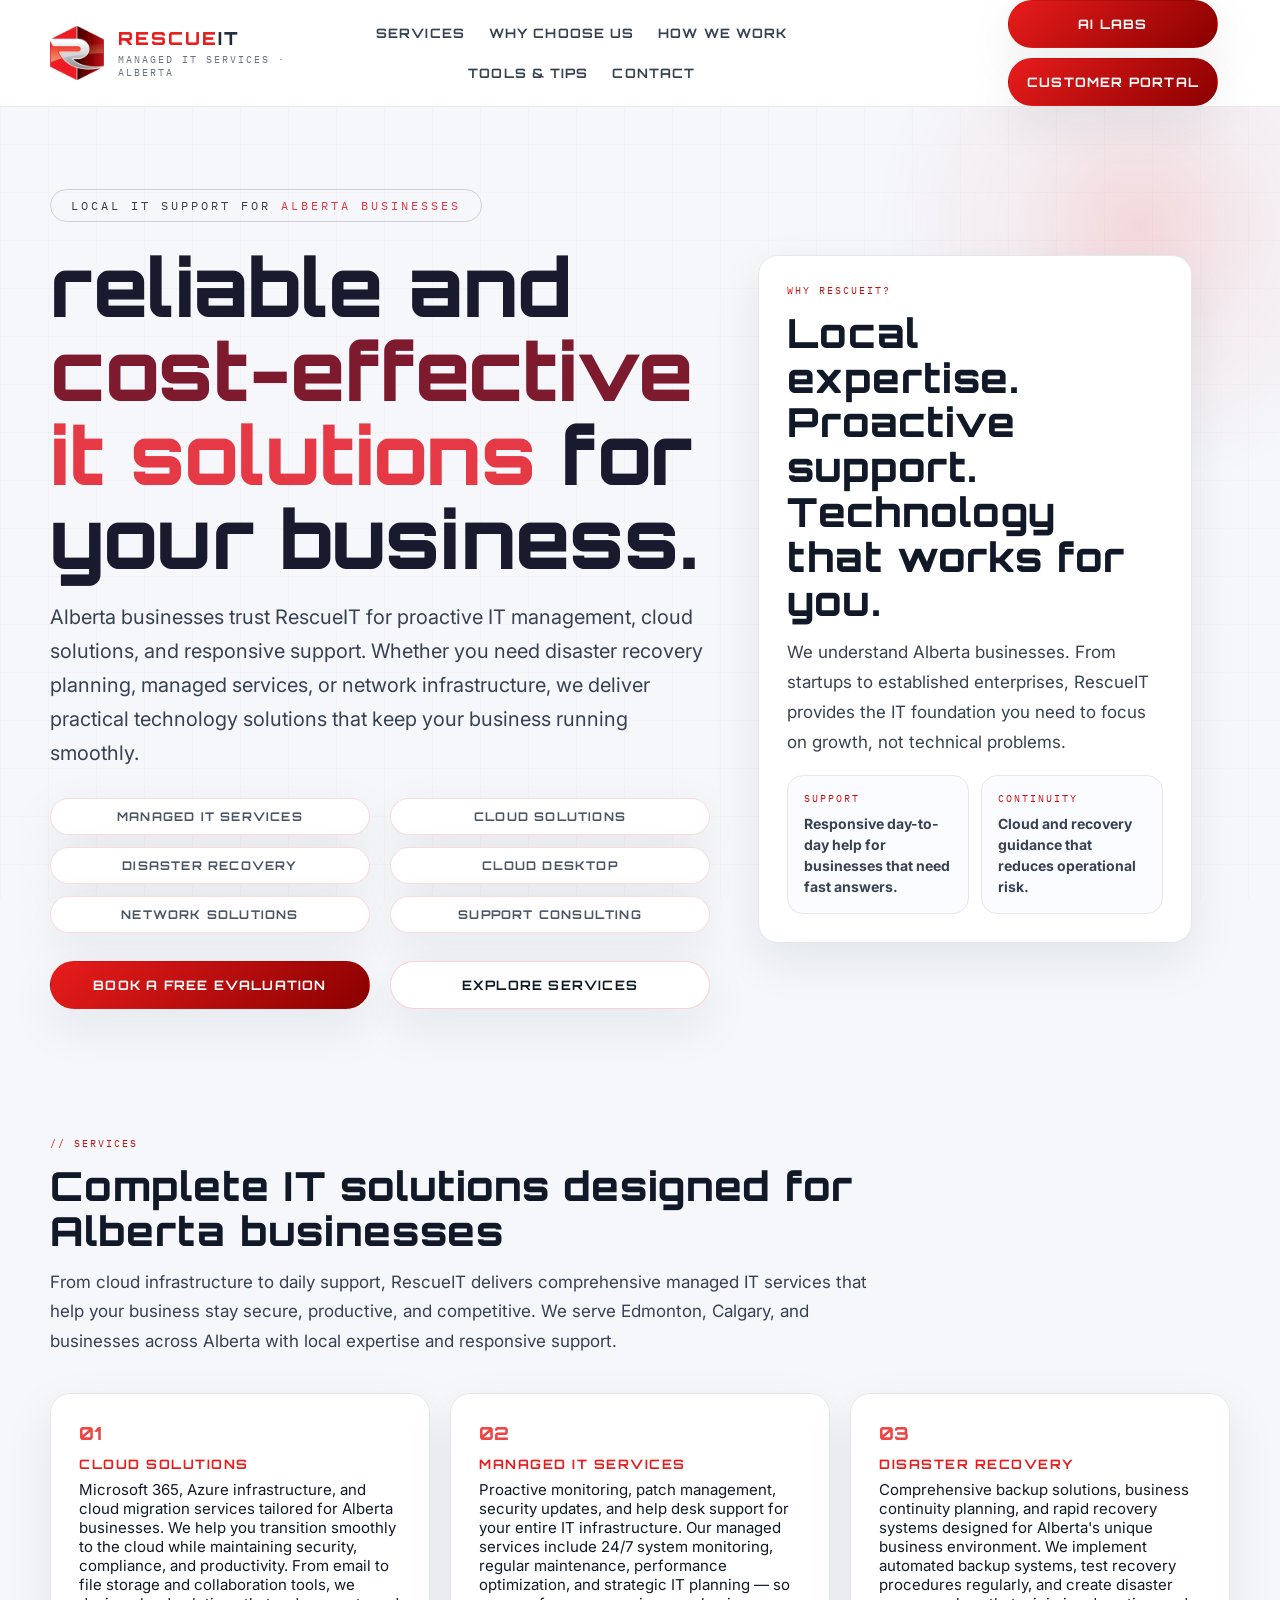
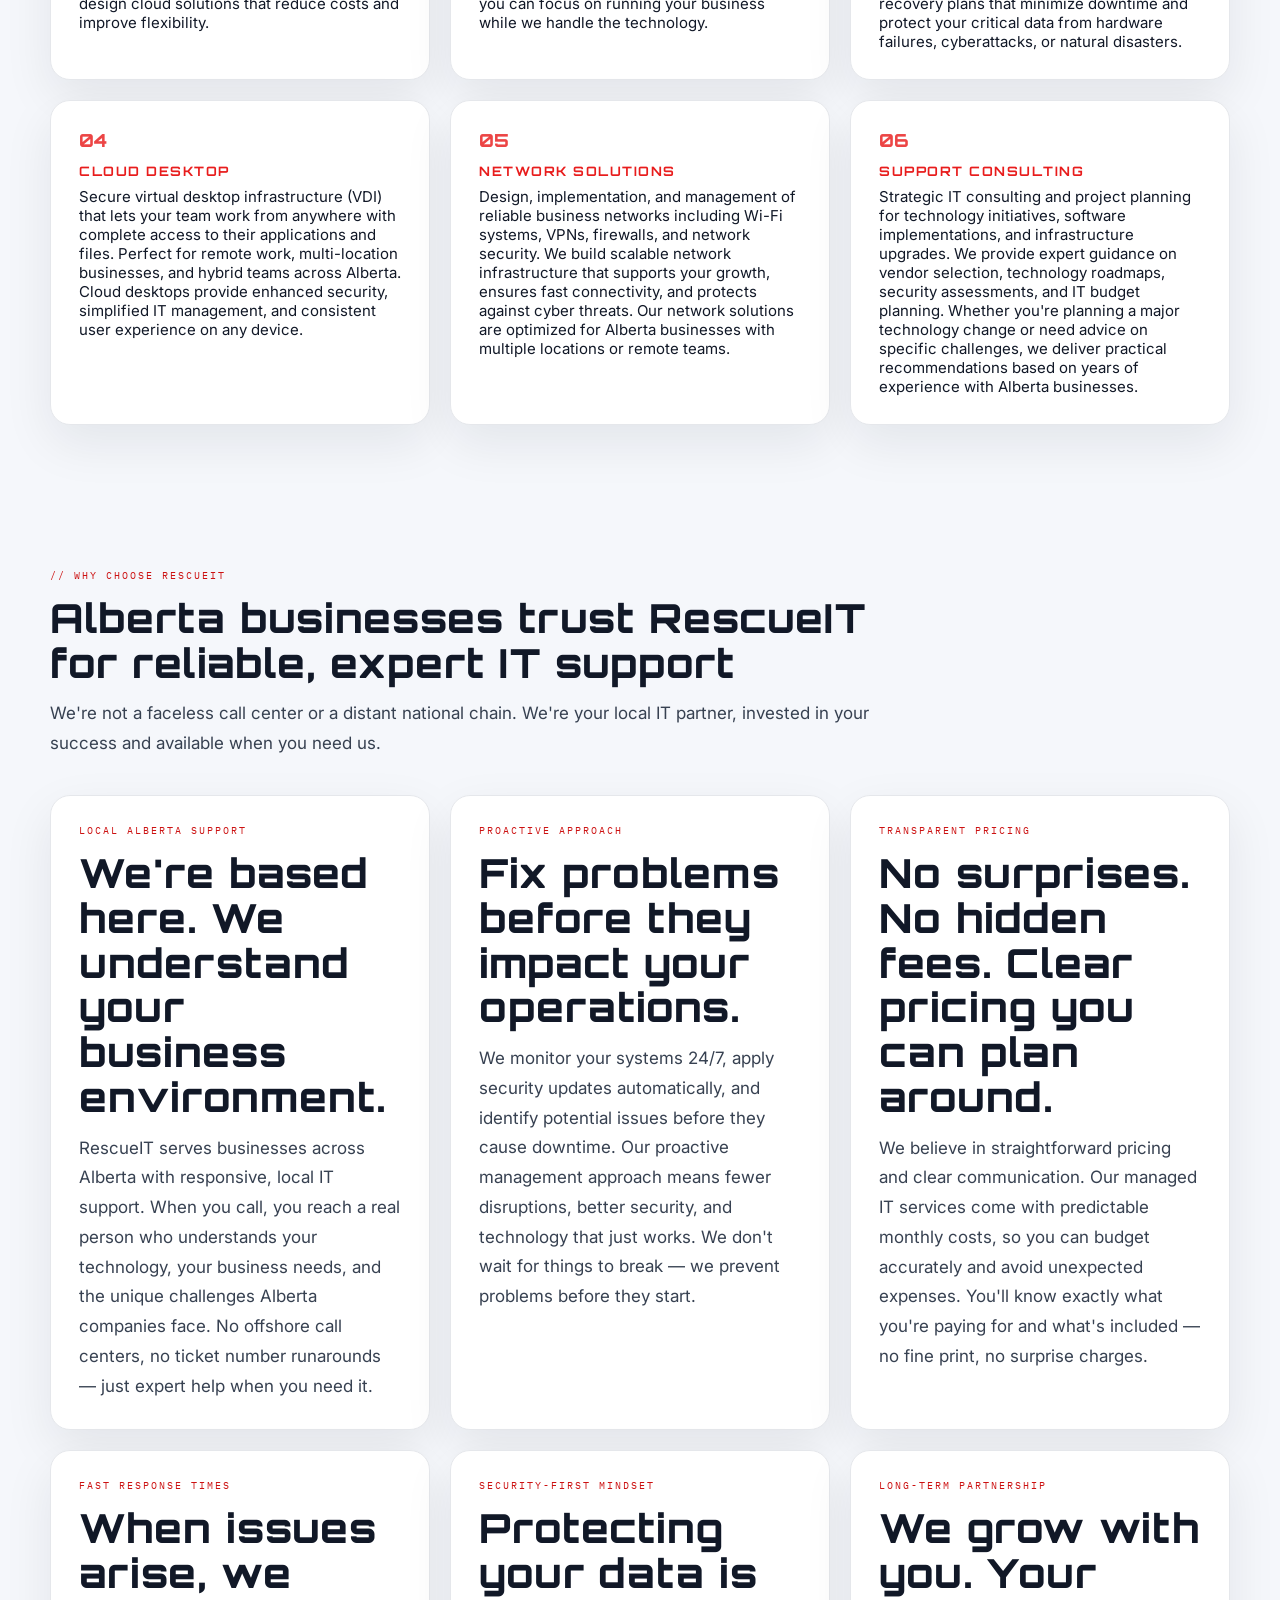
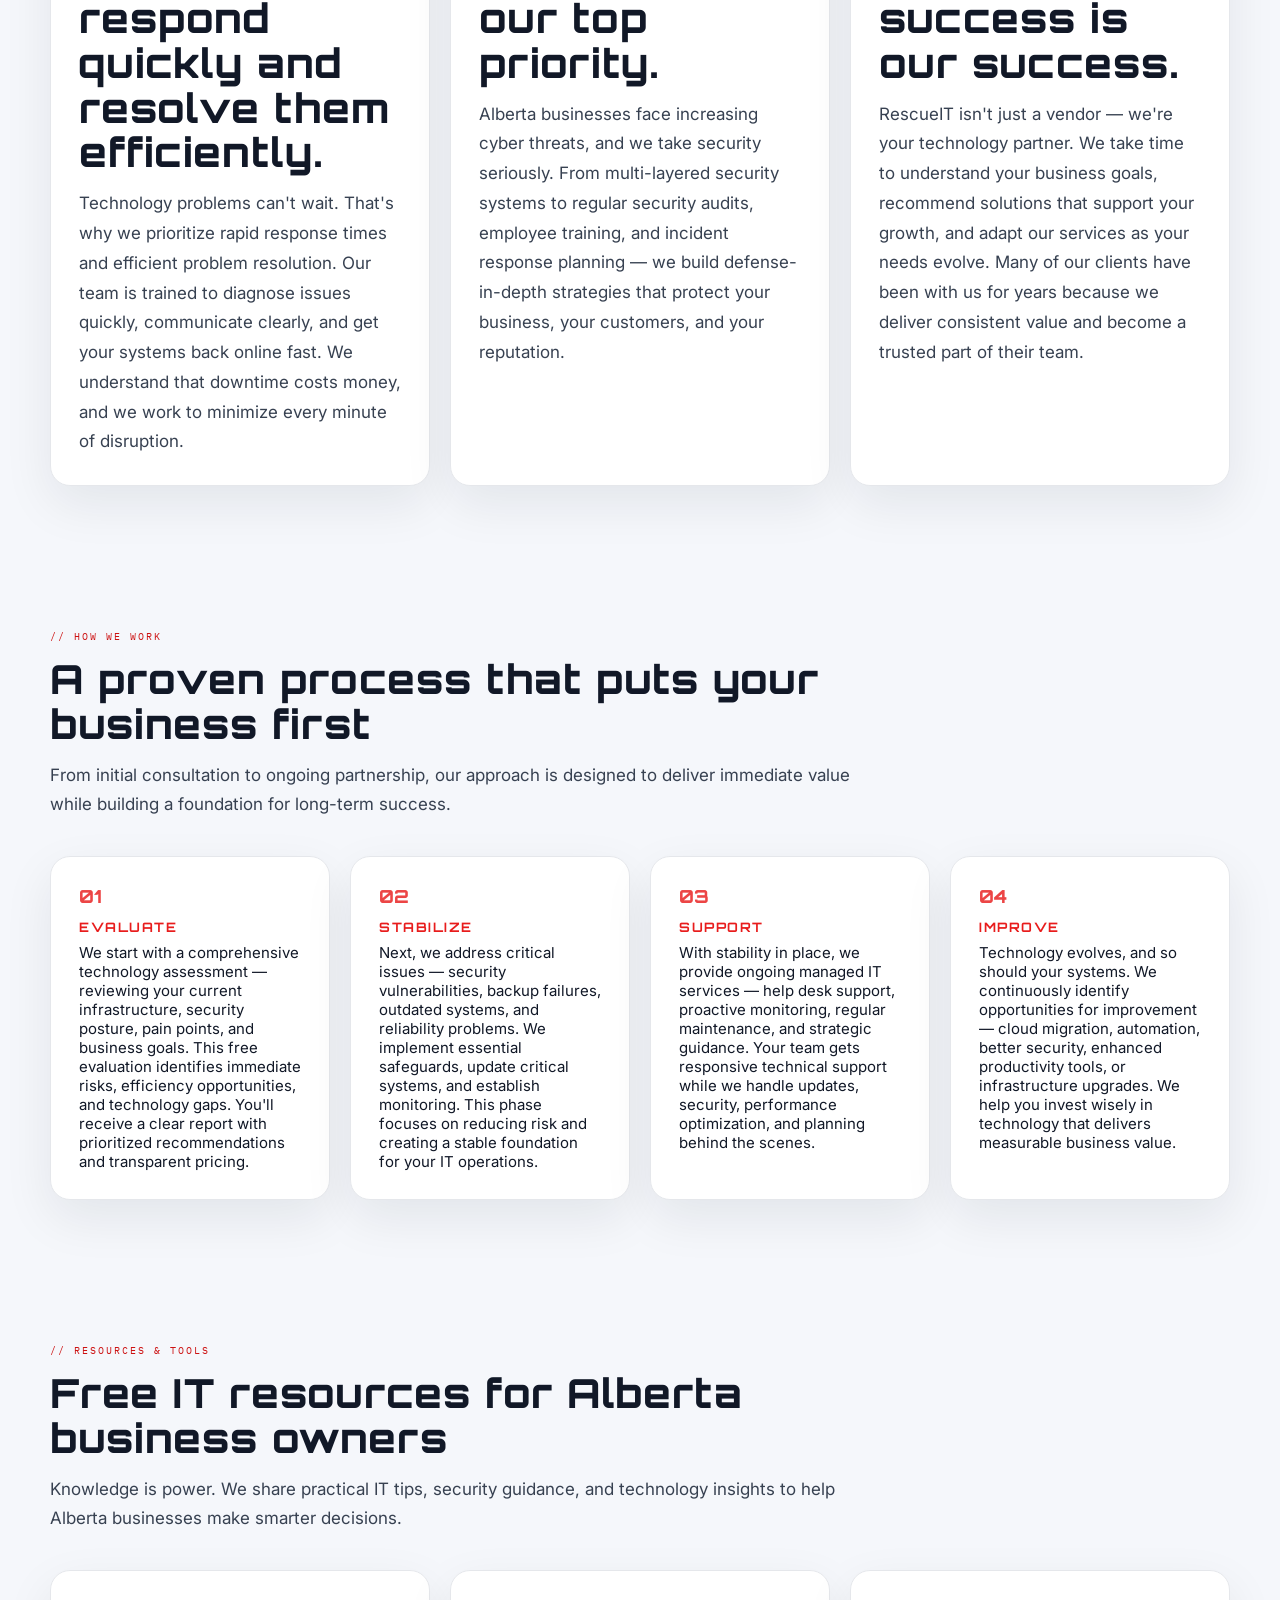
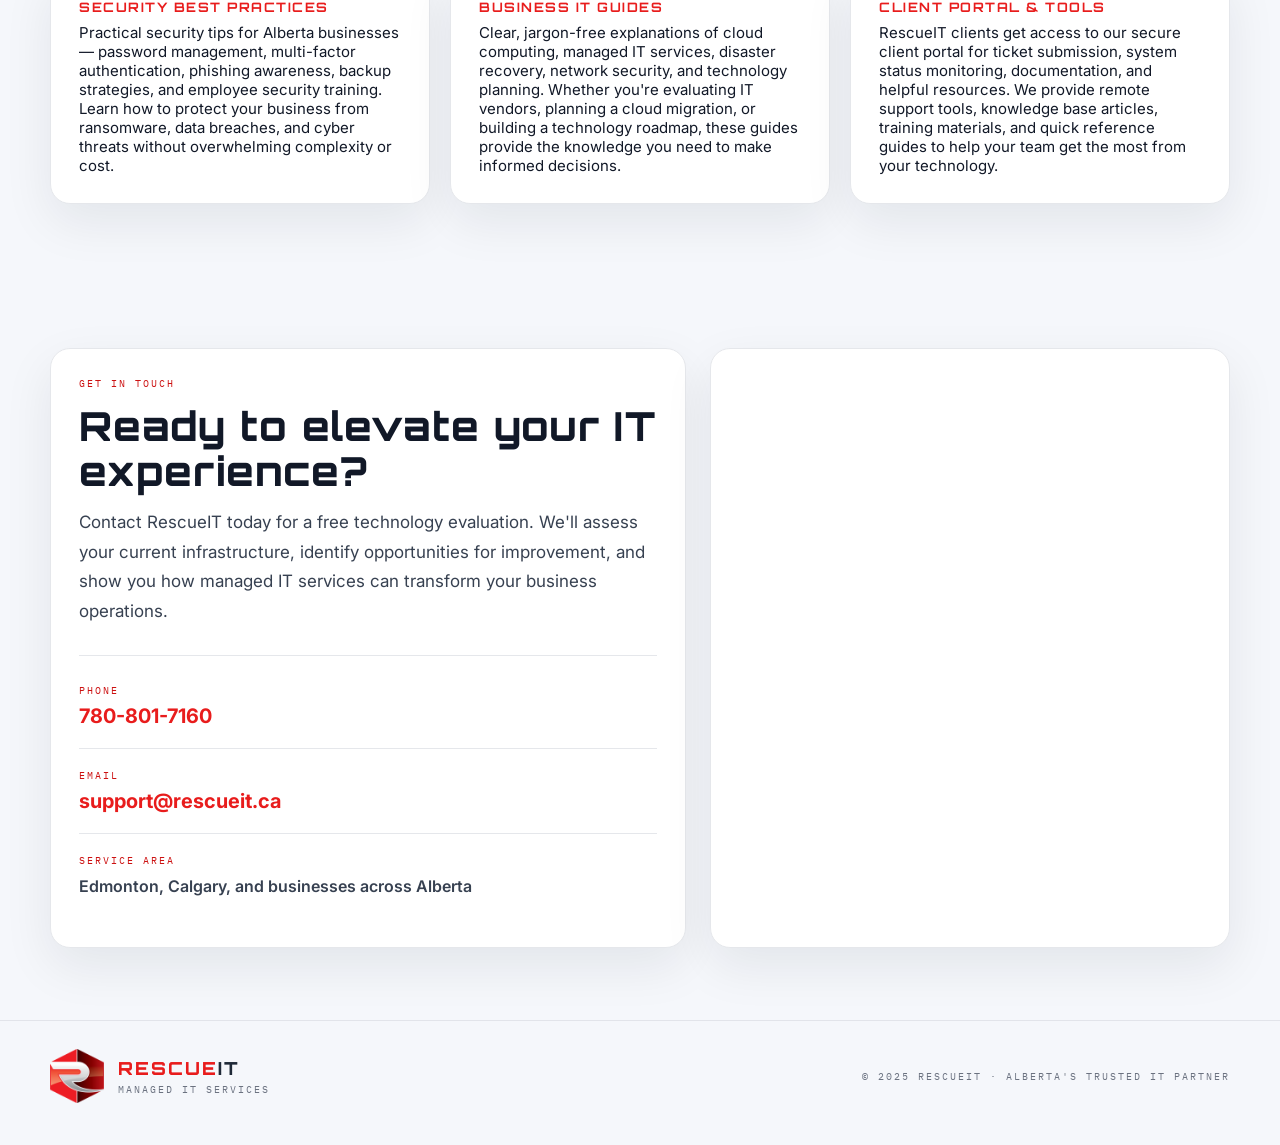
==== commit 8675a756: "Force equal hero CTA widths in homepage markup" ====
--- a/index.html
+++ b/index.html
@@ -41,9 +41,9 @@
               <div class="hero-pill">Network Solutions</div>
               <div class="hero-pill">Support Consulting</div>
             </div>
-            <div class="cta-group">
-              <a class="btn primary" href="#contact">Book a Free Evaluation</a>
-              <a class="btn" href="#services">Explore Services</a>
+            <div class="cta-group" style="display:grid;grid-template-columns:320px 320px;gap:12px 20px;justify-content:start;">
+              <a class="btn primary" href="#contact" style="width:320px;justify-content:center;">Book a Free Evaluation</a>
+              <a class="btn" href="#services" style="width:320px;justify-content:center;">Explore Services</a>
             </div>
           </div>
           <div class="panel">
--- a/styles.css
+++ b/styles.css
@@ -6,9 +6,9 @@
 body::before{content:'';position:fixed;inset:0;background-image:linear-gradient(rgba(204,17,17,0.02) 1px, transparent 1px),linear-gradient(90deg, rgba(204,17,17,0.02) 1px, transparent 1px);background-size:48px 48px;pointer-events:none;z-index:0} a{color:inherit;text-decoration:none} img{max-width:100%;display:block}.shell{position:relative;z-index:2}.container{width:min(var(--max), calc(100% - 40px));margin:0 auto}
 .topbar{position:sticky;top:0;z-index:30;border-bottom:1px solid rgba(17,24,39,.08);background:rgba(255,255,255,.92);backdrop-filter:blur(12px)}.topbar-inner{min-height:84px;display:flex;align-items:center;justify-content:space-between;gap:24px}.brand{display:flex;align-items:center;gap:14px;min-width:0}.brand-logo{width:54px;height:54px;object-fit:contain}.brand-name{font-family:'Orbitron',sans-serif;font-weight:800;letter-spacing:2px;font-size:18px}.brand-name .r{color:var(--red-bright)}.brand-name .it{color:#1f2937}.brand-sub{font-family:'IBM Plex Mono',monospace;font-size:10px;letter-spacing:2px;text-transform:uppercase;color:var(--text-muted);margin-top:4px}
 .nav{display:flex;align-items:center;gap:24px;flex-wrap:wrap;justify-content:center}.nav a{font-family:'Orbitron',sans-serif;font-size:13px;font-weight:700;letter-spacing:1.1px;text-transform:uppercase;color:var(--text-soft);transition:color .25s ease}.nav a:hover{color:var(--red)}
-.cta-group{display:flex;gap:10px;flex-wrap:wrap;justify-content:flex-end;align-items:center}.topbar .cta-group .btn{width:210px !important;max-width:210px !important;flex-shrink:0}.btn{font-family:'Orbitron',sans-serif;display:inline-flex;align-items:center;justify-content:center;min-height:48px;padding:0 20px;border:1px solid rgba(204,17,17,0.18);background:#fff;color:var(--text);font-size:13px;font-weight:700;letter-spacing:1.2px;text-transform:uppercase;transition:all .25s ease;box-shadow:var(--shadow);border-radius:999px;text-align:center;white-space:nowrap}.btn:hover{border-color:var(--red-bright);transform:translateY(-1px);box-shadow:0 8px 24px rgba(204,17,17,0.15)}.btn.primary{background:linear-gradient(135deg,var(--red-bright),var(--red-dark));border-color:transparent;color:#fff}.btn.primary:hover{box-shadow:0 8px 24px rgba(204,17,17,0.3)}
+.cta-group{display:flex;gap:10px;flex-wrap:wrap;justify-content:flex-end;align-items:center}.topbar .cta-group{padding-right:12px}.topbar .cta-group .btn{width:210px !important;max-width:210px !important;flex-shrink:0}.btn{font-family:'Orbitron',sans-serif;display:inline-flex;align-items:center;justify-content:center;min-height:48px;padding:0 20px;border:1px solid rgba(204,17,17,0.18);background:#fff;color:var(--text);font-size:13px;font-weight:700;letter-spacing:1.2px;text-transform:uppercase;transition:all .25s ease;box-shadow:var(--shadow);border-radius:999px;text-align:center;white-space:nowrap}.btn:hover{border-color:var(--red-bright);transform:translateY(-1px);box-shadow:0 8px 24px rgba(204,17,17,0.15)}.btn.primary{background:linear-gradient(135deg,var(--red-bright),var(--red-dark));border-color:transparent;color:#fff}.btn.primary:hover{box-shadow:0 8px 24px rgba(204,17,17,0.3)}
 .hero{padding:82px 0 56px;position:relative;overflow:hidden}.hero::before{content:'';position:absolute;top:-140px;right:-120px;width:520px;height:520px;border-radius:50%;background:radial-gradient(circle, rgba(232,28,28,.14) 0%, rgba(232,28,28,.05) 32%, transparent 72%)}.hero-grid{display:grid;grid-template-columns:1.08fr .92fr;gap:48px;align-items:center}.eyebrow{display:inline-flex;align-items:center;gap:10px;padding:8px 20px;border:1px solid #d0ced4;background:transparent;font-family:'IBM Plex Mono',monospace;font-size:12px;letter-spacing:3px;text-transform:uppercase;color:#3a3a4a;margin-bottom:22px;box-shadow:none;border-radius:25px}.eyebrow strong{color:#e63946;font-weight:400}
-h1{font-family:'Orbitron',sans-serif;font-size:clamp(42px,7vw,80px);line-height:1.05;letter-spacing:0px;margin-bottom:20px;max-width:11ch;color:#1a1a2e;font-weight:800;text-transform:lowercase}.h1-line1{color:#1a1a2e}.h1-line2{color:#7d1a2e}.h1-line3{color:#e63946}.h1-line4{color:#1a1a2e}.hero-copy{max-width:720px;font-size:20px;line-height:1.7;color:var(--text-soft);margin-bottom:28px}.hero-list{display:flex;flex-wrap:wrap;gap:12px;margin-bottom:28px}.hero-pill{font-family:'Orbitron',sans-serif;padding:10px 16px;border:1px solid rgba(204,17,17,0.14);background:#fff;font-size:12px;letter-spacing:1.2px;font-weight:700;text-transform:uppercase;color:#4b5563;box-shadow:var(--shadow);border-radius:999px}
+h1{font-family:'Orbitron',sans-serif;font-size:clamp(42px,7vw,80px);line-height:1.05;letter-spacing:0px;margin-bottom:20px;max-width:11ch;color:#1a1a2e;font-weight:800;text-transform:lowercase}.h1-line1{color:#1a1a2e}.h1-line2{color:#7d1a2e}.h1-line3{color:#e63946}.h1-line4{color:#1a1a2e}.hero-copy{max-width:720px;font-size:20px;line-height:1.7;color:var(--text-soft);margin-bottom:28px}.hero-list{display:grid;grid-template-columns:repeat(2,minmax(280px,320px));gap:12px 20px;margin-bottom:28px}.hero-pill{font-family:'Orbitron',sans-serif;padding:10px 16px;border:1px solid rgba(204,17,17,0.14);background:#fff;font-size:12px;letter-spacing:1.2px;font-weight:700;text-transform:uppercase;color:#4b5563;box-shadow:var(--shadow);border-radius:999px;text-align:center}.hero .cta-group{display:grid;grid-template-columns:repeat(2,minmax(280px,320px));gap:12px 20px;justify-content:start}.hero .cta-group .btn{width:100%;justify-content:center}
 .panel-grid{display:grid;grid-template-columns:1fr 1fr;gap:12px;margin-top:18px}.panel-mini{padding:16px;border:1px solid var(--line);border-radius:16px;background:#fbfcff}.panel-mini .panel-kicker{margin-bottom:8px}.panel-mini-text{font-weight:700;line-height:1.5;color:var(--text-soft);font-size:14px}
 .section{padding:72px 0}.section-head{max-width:820px;margin-bottom:36px}.section-kicker,.panel-kicker{font-family:'IBM Plex Mono',monospace;font-size:10px;letter-spacing:2px;text-transform:uppercase;color:var(--red);margin-bottom:14px}.section-title,.panel-title{font-family:'Orbitron',sans-serif;font-size:clamp(28px,4vw,40px);line-height:1.12;letter-spacing:1px;margin-bottom:14px;color:#111827;font-weight:800}.section-copy,.panel-copy{color:var(--text-soft);font-size:17px;line-height:1.75}
 .grid-2,.grid-3,.grid-4{display:grid;gap:20px}.grid-2{grid-template-columns:repeat(2,1fr)}.grid-3{grid-template-columns:repeat(3,1fr)}.grid-4{grid-template-columns:repeat(4,1fr)}.panel,.card{background:#fff;border:1px solid var(--line);padding:28px;position:relative;overflow:hidden;transition:all .25s ease;box-shadow:var(--shadow);border-radius:20px}.panel::after,.card::after{content:'';position:absolute;left:0;right:0;bottom:0;height:3px;background:linear-gradient(90deg,transparent,var(--red),transparent);transform:scaleX(0);transition:transform .3s ease}.panel:hover::after,.card:hover::after{transform:scaleX(1)}.card:hover{transform:translateY(-4px)}.card-no{font-family:'Orbitron',sans-serif;color:rgba(232,28,28,.82);font-size:18px;margin-bottom:12px;font-weight:800}.card-title{font-family:'Orbitron',sans-serif;font-size:13px;text-transform:uppercase;letter-spacing:1.5px;color:var(--red-bright);margin-bottom:8px;font-weight:700}.card-copy{font-size:15px}
@@ -58,8 +58,9 @@
   .nav a{white-space:nowrap;font-size:11px}
   
   /* CTA buttons - stack vertically on mobile */
-  .cta-group{flex-direction:column;gap:10px;width:100%}
-  .btn{width:100%;min-height:50px;font-size:12px;padding:0 20px}
+  .cta-group{flex-direction:column;gap:10px;width:100%;align-items:center}
+  .btn{width:100%;min-height:50px;font-size:12px;padding:0 20px;max-width:100%}
+  .topbar .cta-group .btn{width:min(210px, calc(100vw - 48px)) !important;max-width:min(210px, calc(100vw - 48px)) !important}
   
   /* Hero section */
   .hero{padding:48px 0 36px}
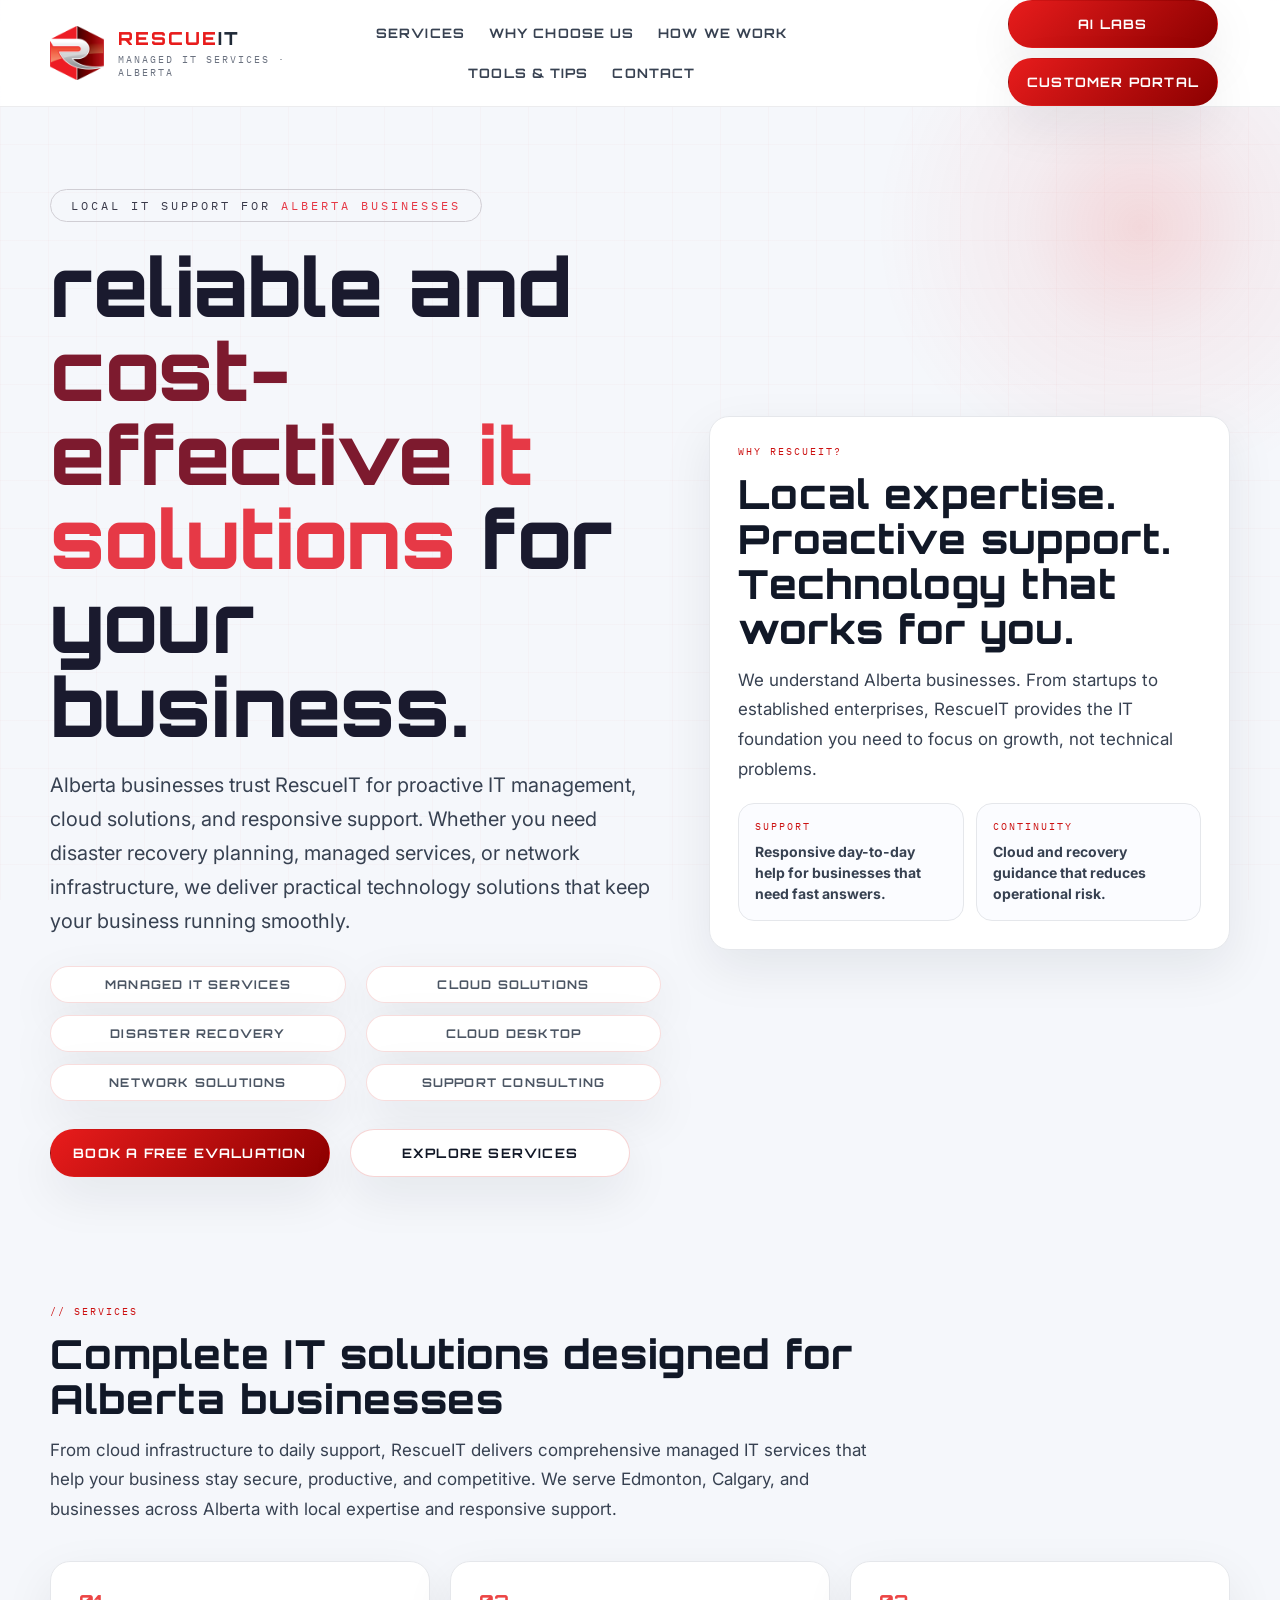
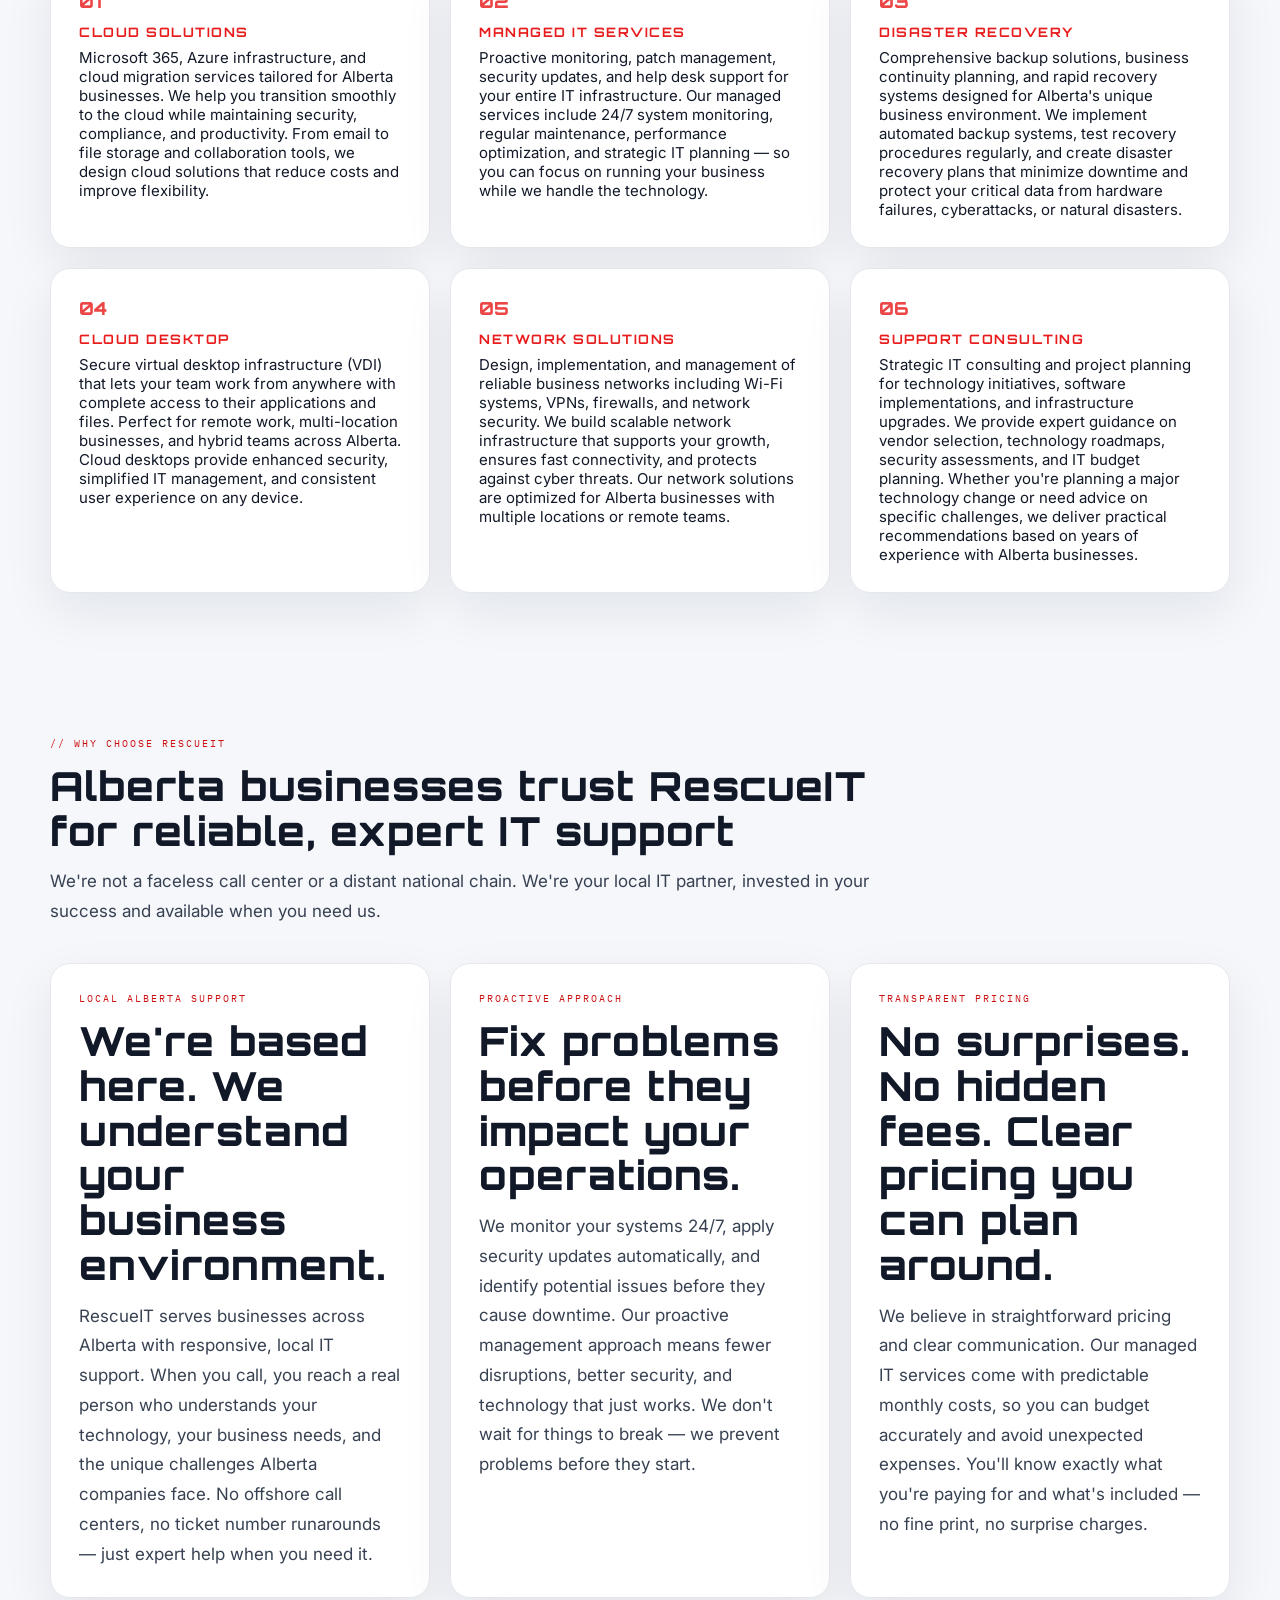
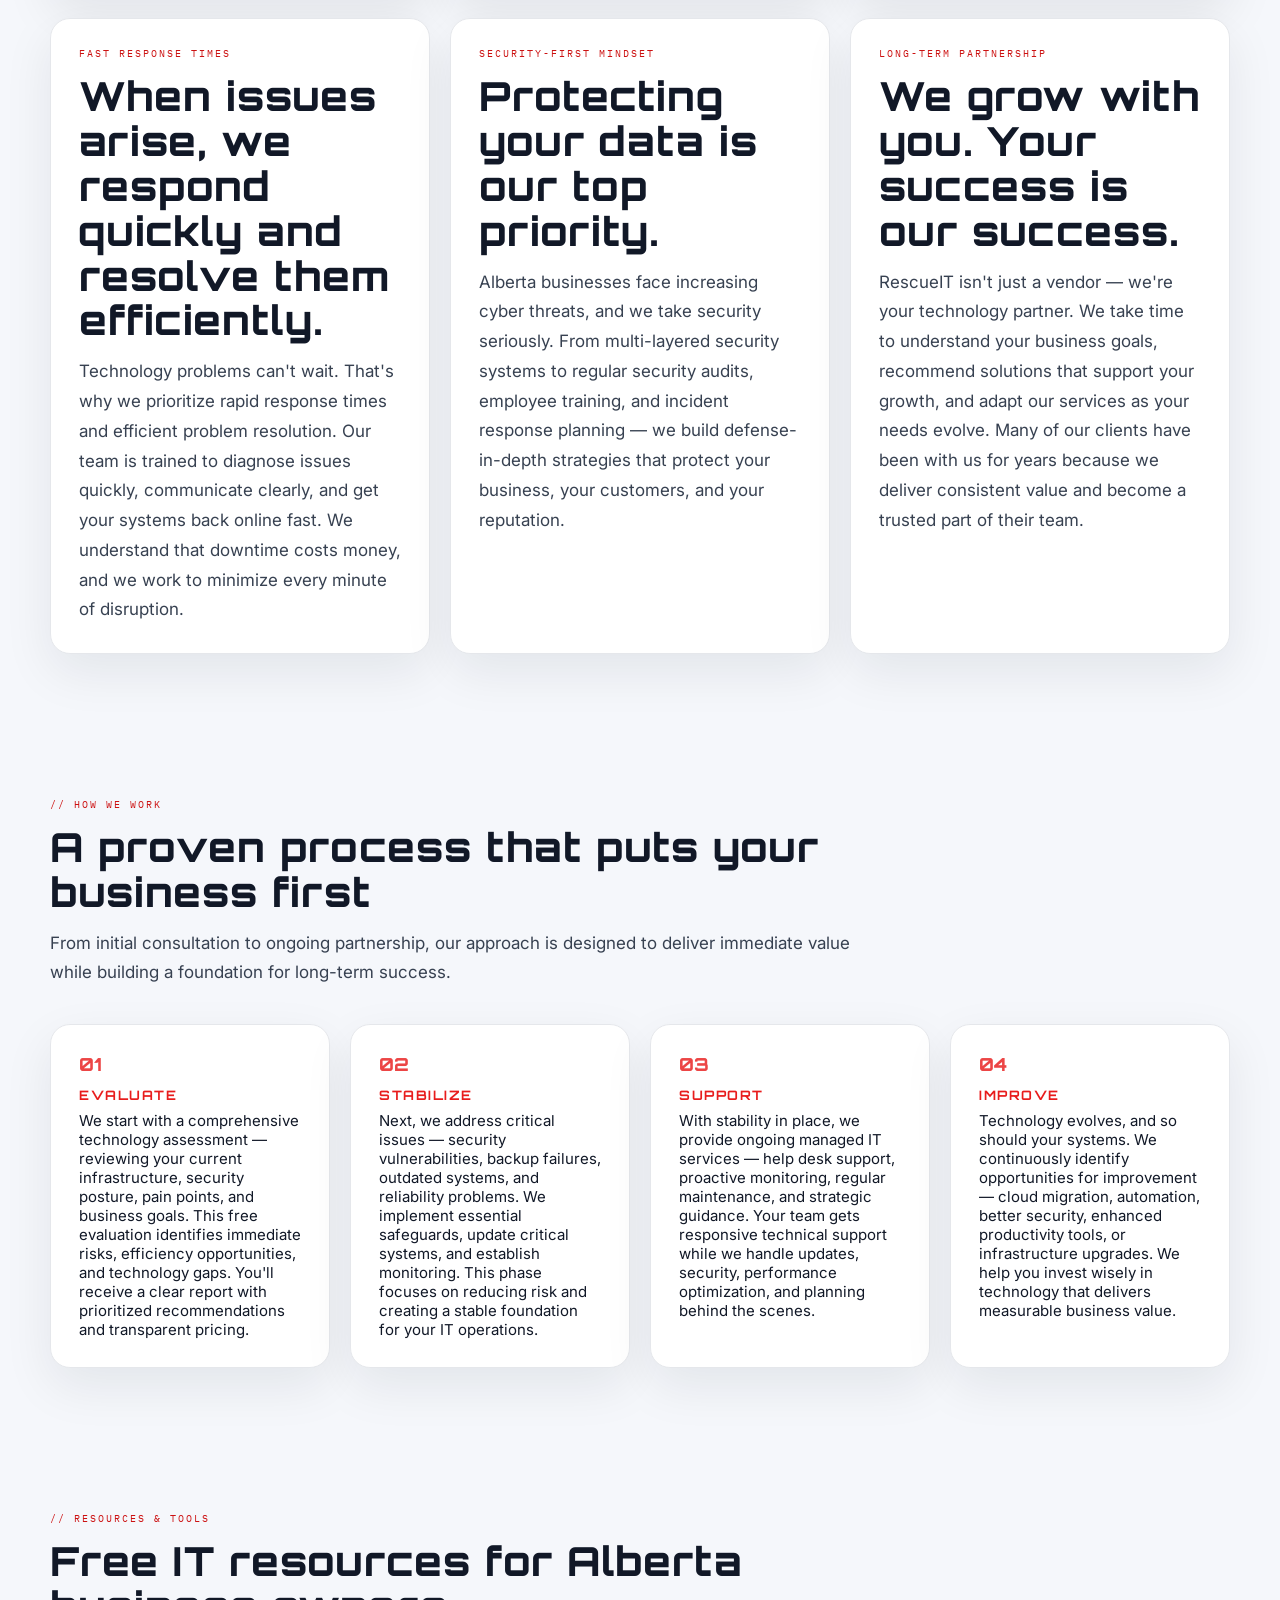
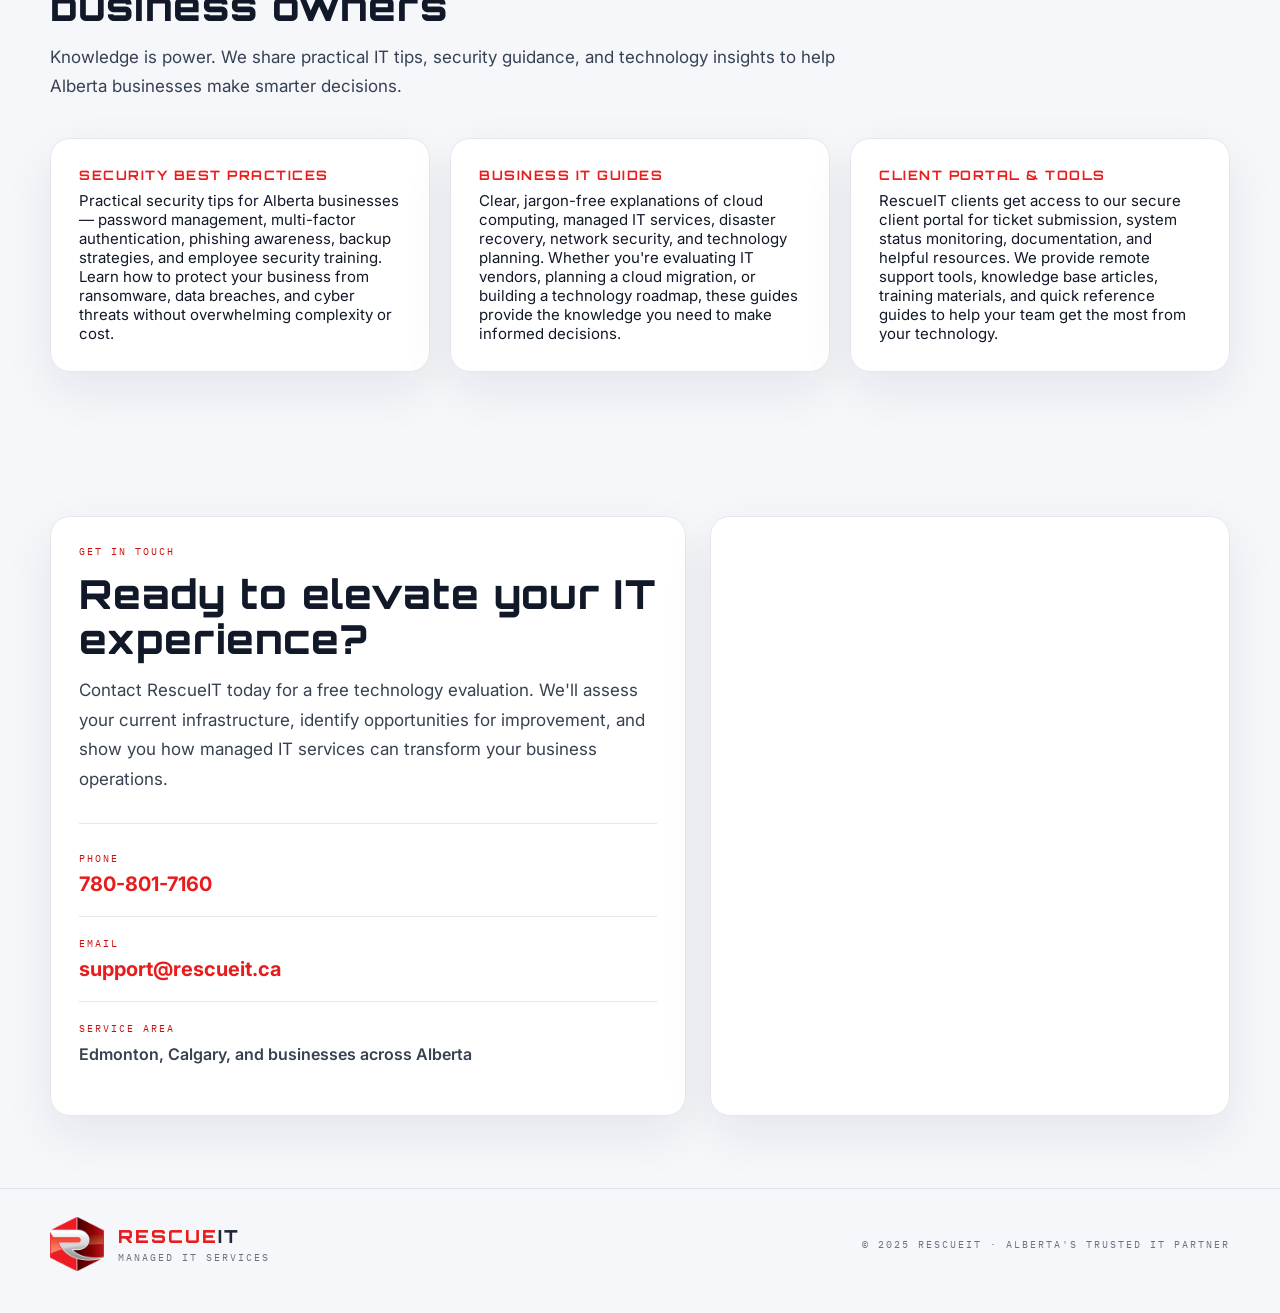
==== commit 59529fea: "Constrain homepage CTA buttons to content width" ====
--- a/index.html
+++ b/index.html
@@ -41,9 +41,9 @@
               <div class="hero-pill">Network Solutions</div>
               <div class="hero-pill">Support Consulting</div>
             </div>
-            <div class="cta-group" style="display:grid;grid-template-columns:320px 320px;gap:12px 20px;justify-content:start;">
-              <a class="btn primary" href="#contact" style="width:320px;justify-content:center;">Book a Free Evaluation</a>
-              <a class="btn" href="#services" style="width:320px;justify-content:center;">Explore Services</a>
+            <div class="cta-group" style="display:grid;grid-template-columns:280px 280px;gap:12px 20px;justify-content:start;justify-items:start;width:580px;max-width:100%;margin-left:0;">
+              <a class="btn primary" href="#contact" style="width:280px;justify-content:center;">Book a Free Evaluation</a>
+              <a class="btn" href="#services" style="width:280px;justify-content:center;">Explore Services</a>
             </div>
           </div>
           <div class="panel">
